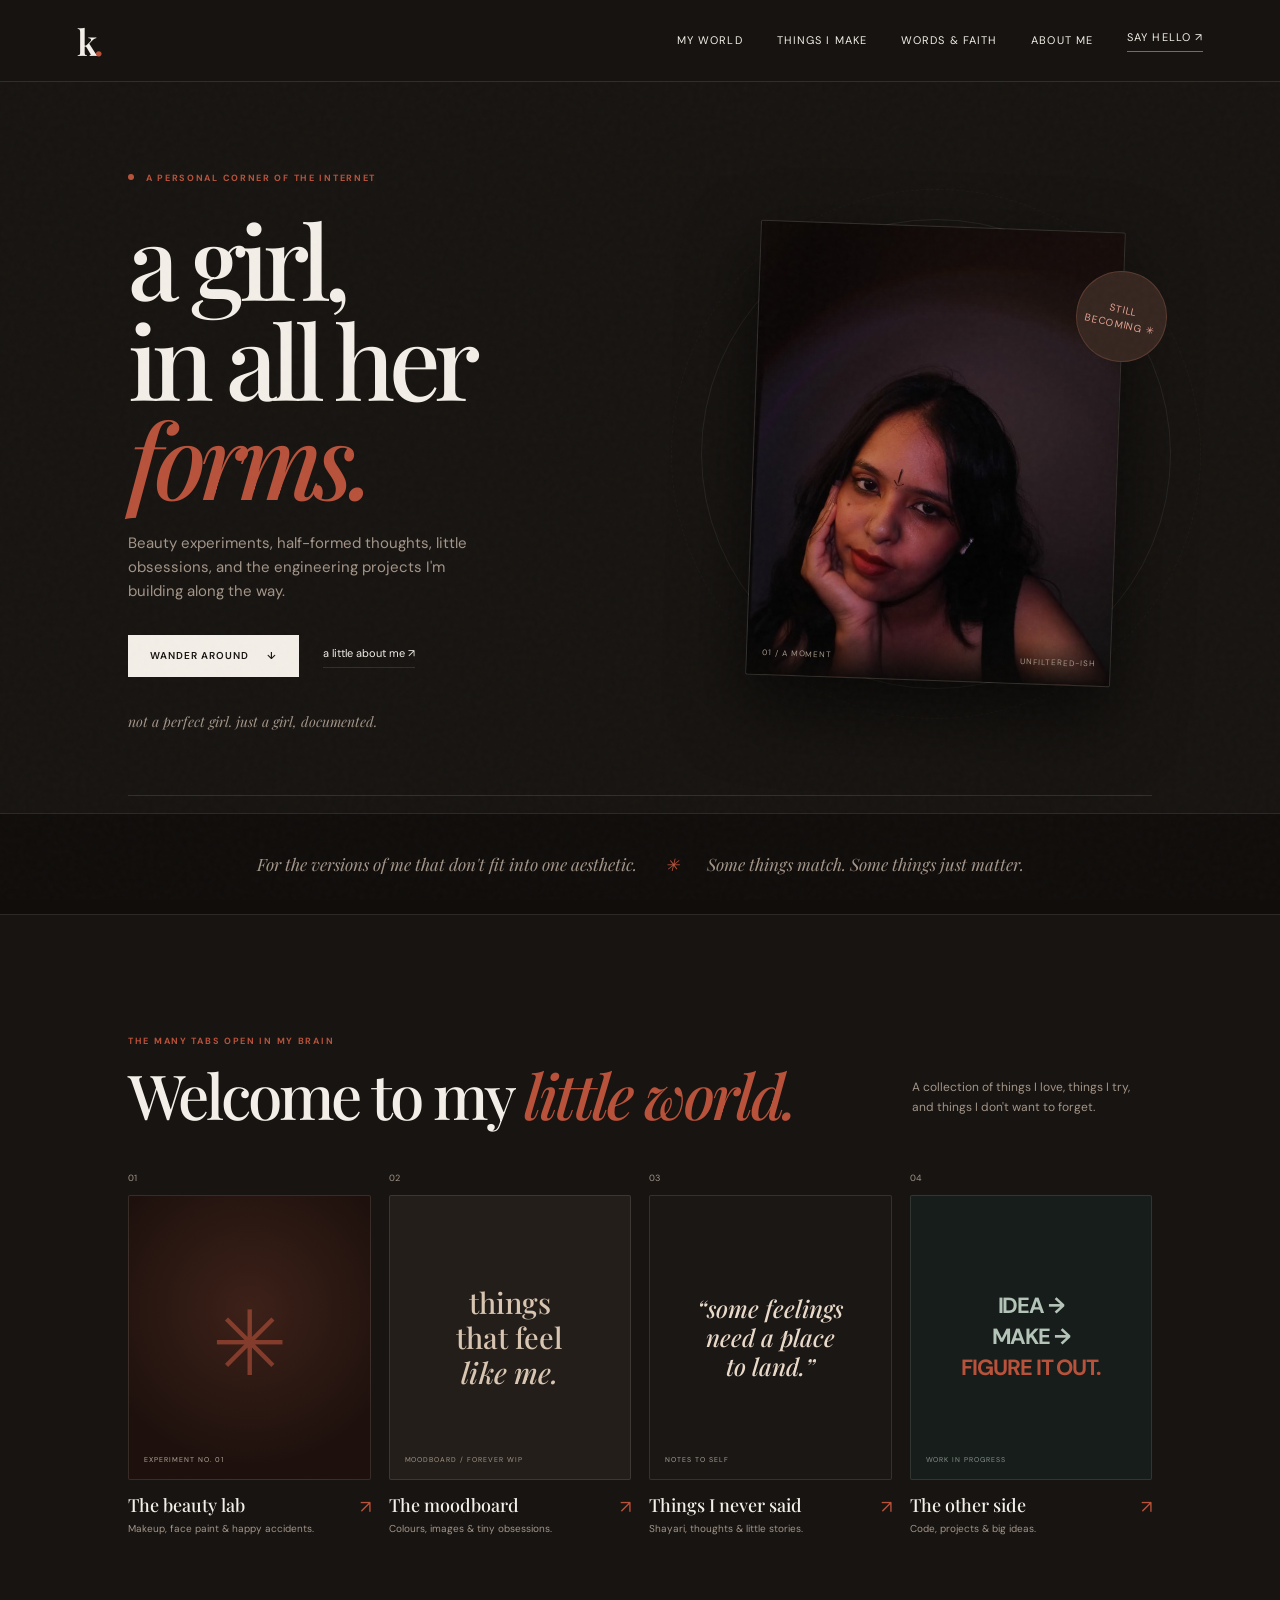
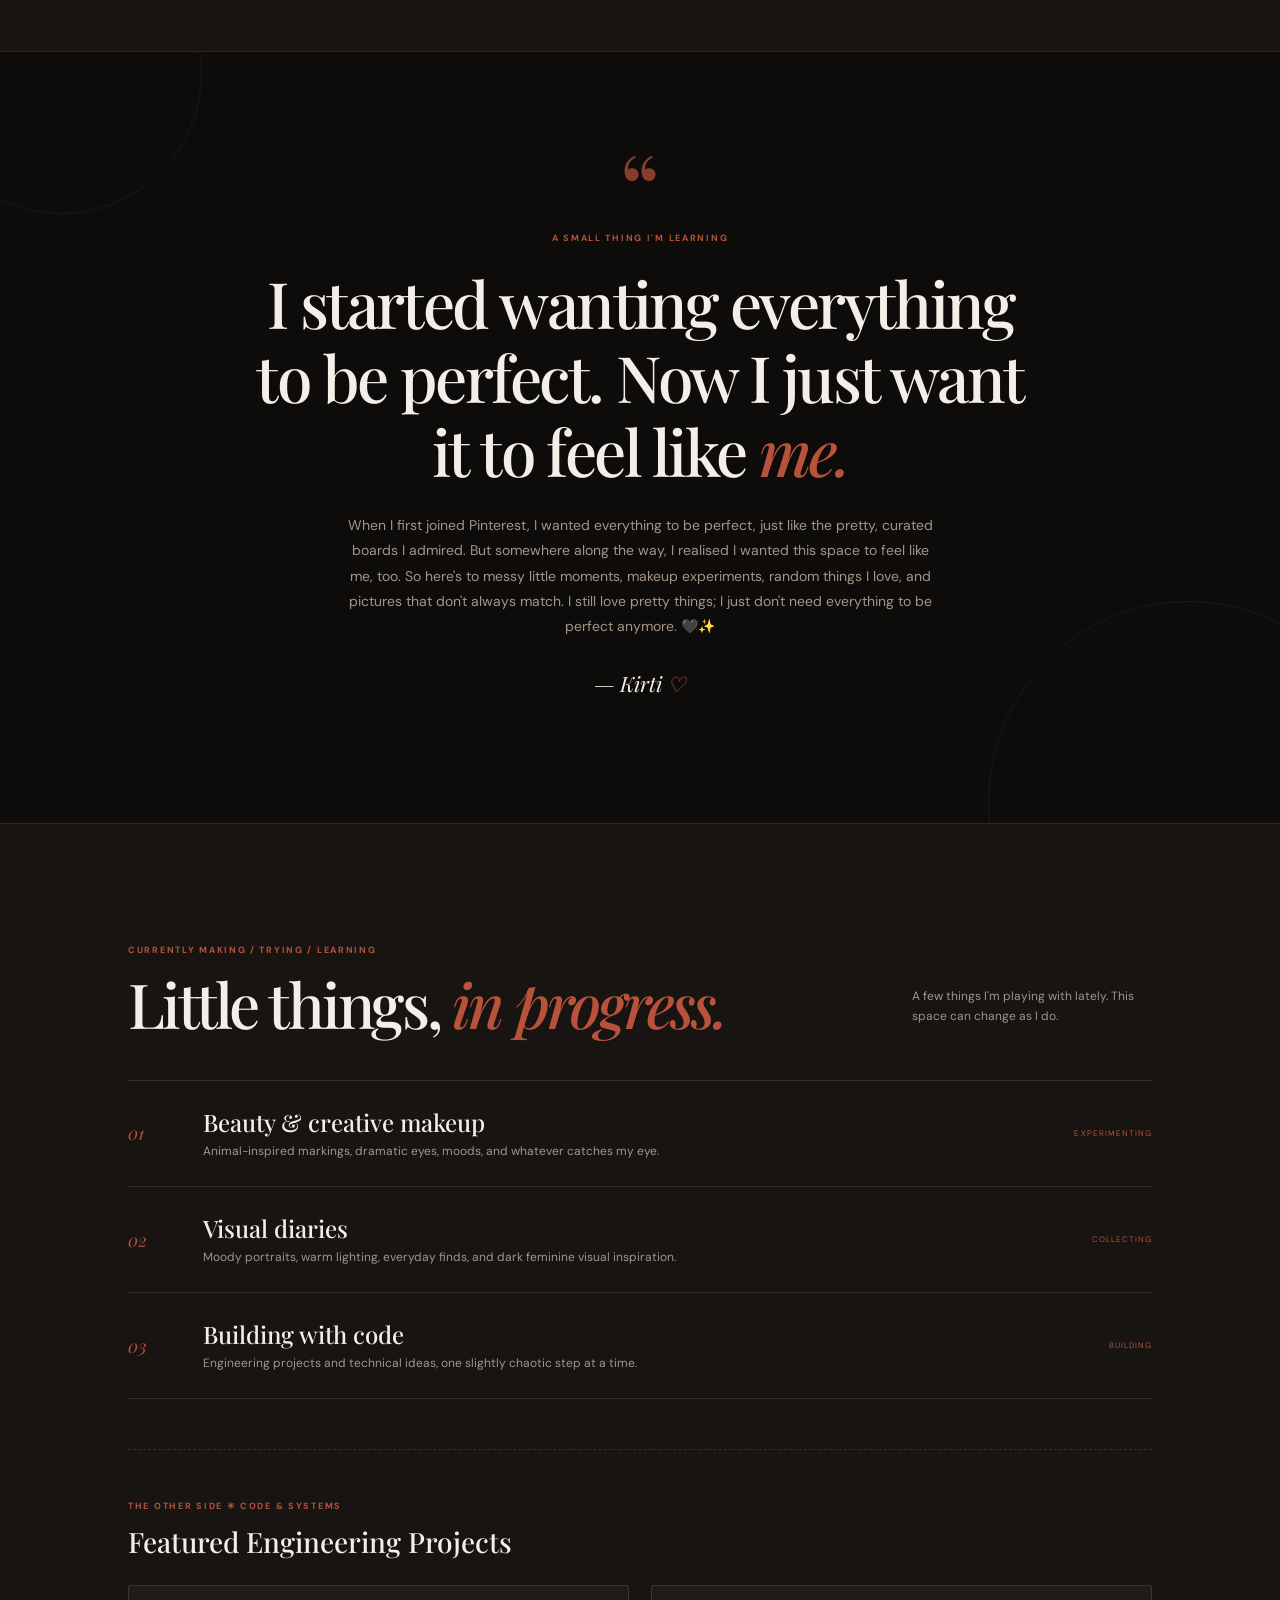
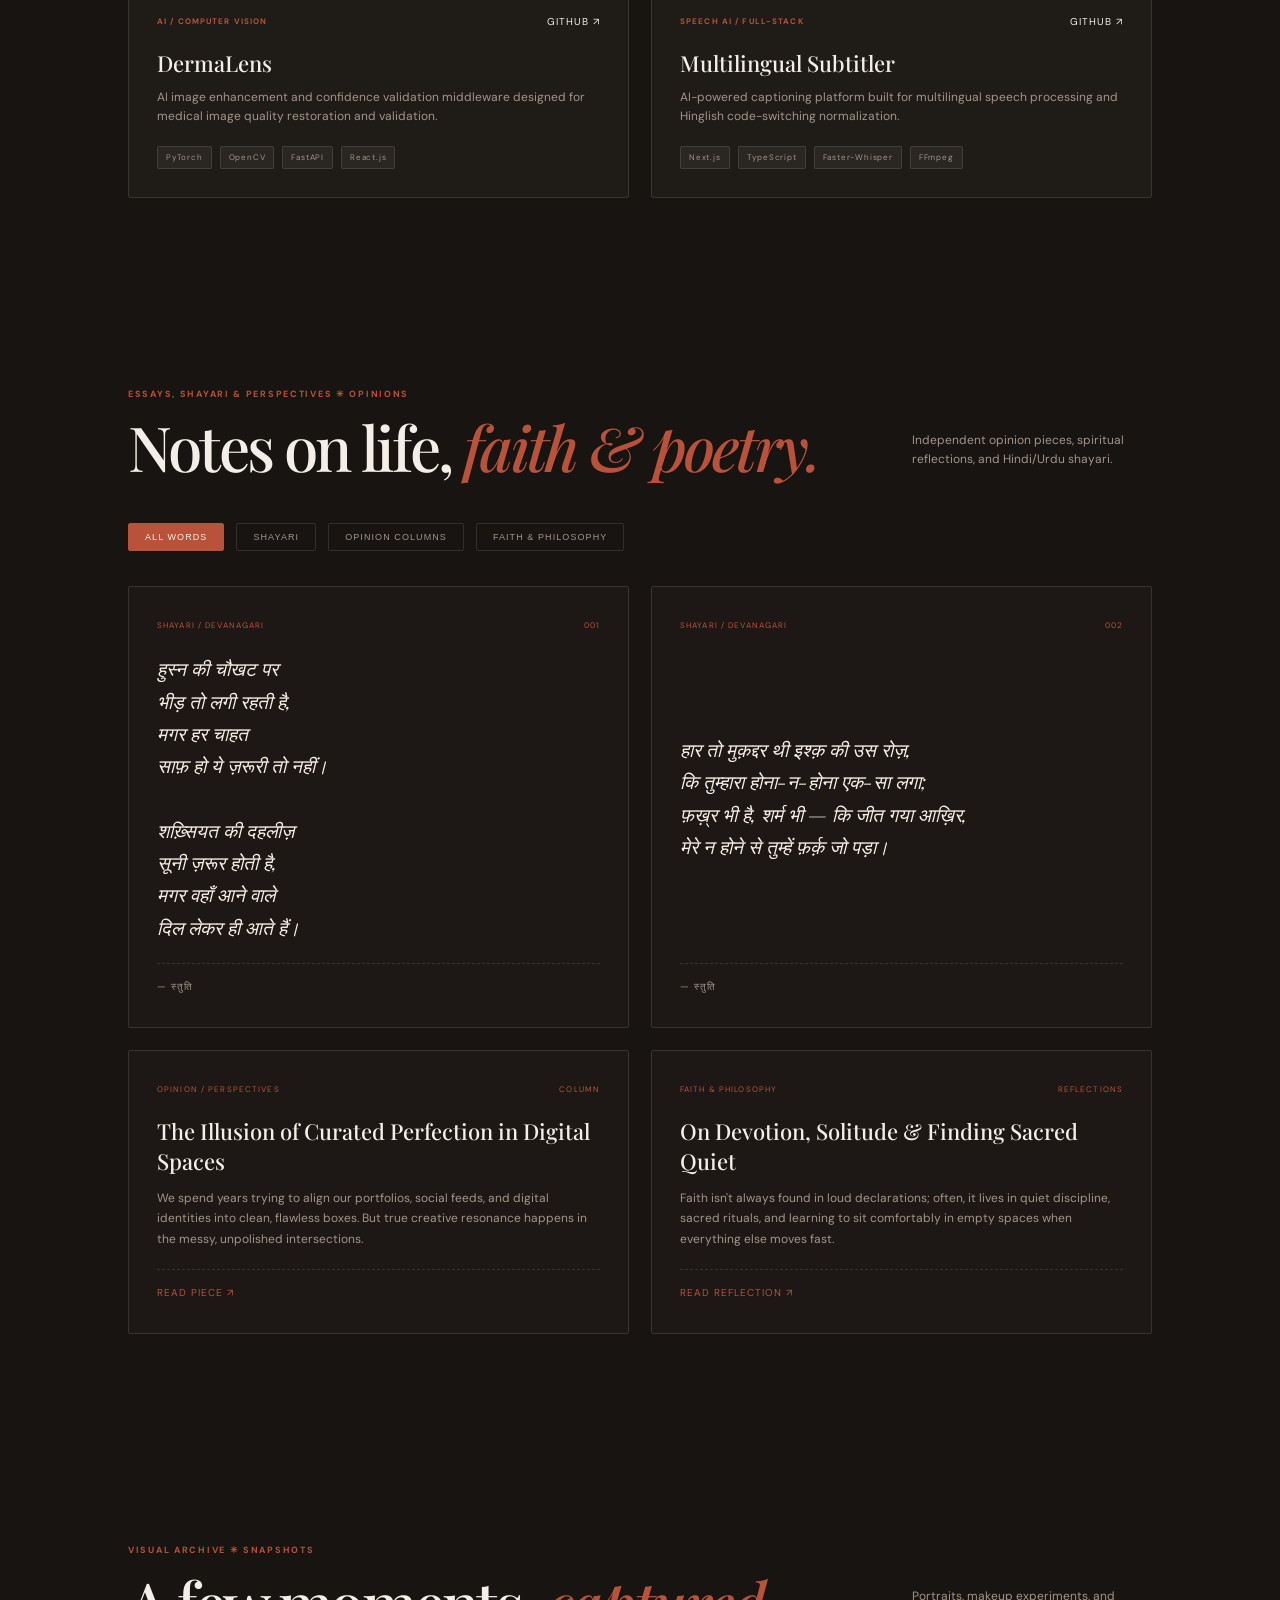
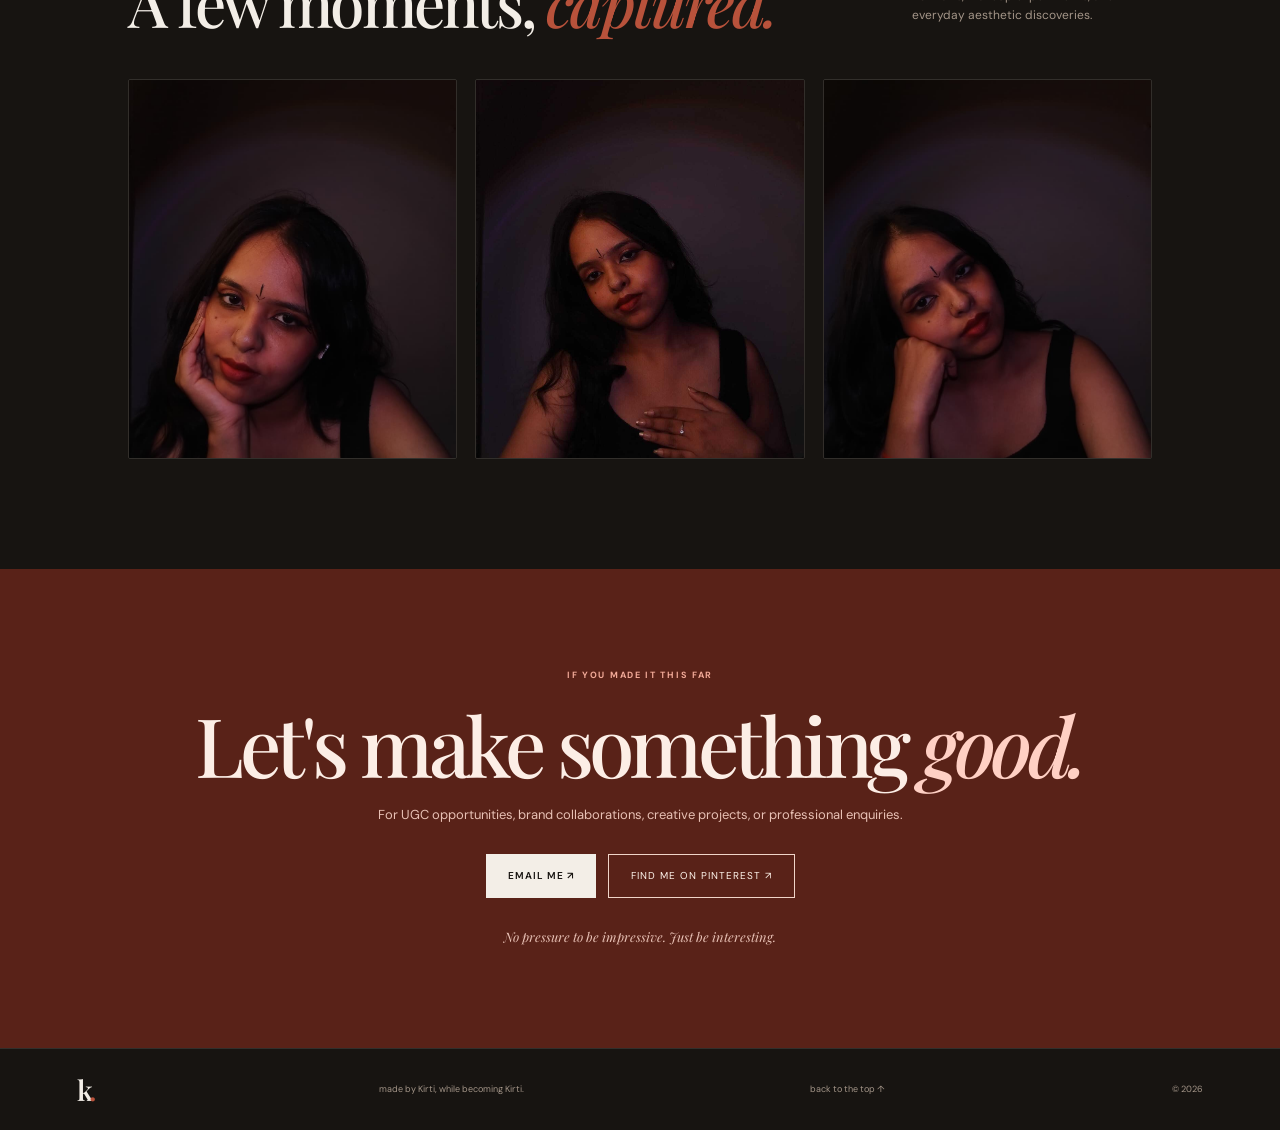
==== index.html @ 9967290a "feat: add essays, opinion columns, and faith section with filter tabs" ====
<!doctype html>
<html lang="en">
<head>
  <meta charset="utf-8">
  <meta name="viewport" content="width=device-width, initial-scale=1">
  <meta name="theme-color" content="#171411">
  <meta name="description" content="Kirti's personal corner of the internet — beauty, creative experiments, words, and things in progress.">
  <title>Kirti — a girl, in all her forms</title>
  <link rel="preconnect" href="https://fonts.googleapis.com">
  <link rel="preconnect" href="https://fonts.gstatic.com" crossorigin>
  <link href="https://fonts.googleapis.com/css2?family=DM+Sans:wght@400;500;600;700&family=Playfair+Display:ital,wght@0,500;0,600;0,700;1,500;1,600&display=swap" rel="stylesheet">
  <link rel="stylesheet" href="styles.css">
</head>
<body>
  <div class="grain" aria-hidden="true"></div>
  <header class="site-header">
    <a class="wordmark" href="#home" aria-label="Kirti home">k<span>.</span></a>
    <nav aria-label="Main navigation">
      <a href="#world">my world</a>
      <a href="#creates">things I make</a>
      <a href="#reflections">words & faith</a>
      <a href="#about">about me</a>
      <a class="nav-contact" href="#contact">say hello ↗</a>
    </nav>
    <button class="menu-toggle" aria-label="Toggle menu" aria-expanded="false">☰</button>
  </header>

  <main>
    <section class="hero" id="home">
      <div class="hero-copy">
        <p class="eyebrow"><span class="dot"></span> a personal corner of the internet</p>
        <h1>a girl,<br>in all her <em>forms.</em></h1>
        <p class="hero-intro">Beauty experiments, half-formed thoughts, little obsessions, and the engineering projects I'm building along the way.</p>
        <div class="hero-actions">
          <a class="button button-light" href="#world">wander around <span>↓</span></a>
          <a class="text-link" href="#about">a little about me ↗</a>
        </div>
        <p class="hand-note">not a perfect girl. just a girl, documented.</p>
      </div>
      <div class="hero-art">
        <div class="hero-image hero-slideshow">
          <img class="slide active" src="assets/portrait-1.jpg" alt="Kirti portrait 1">
          <img class="slide" src="assets/portrait-2.jpg" alt="Kirti portrait 2">
          <img class="slide" src="assets/portrait-3.jpg" alt="Kirti portrait 3">
          
          <div class="image-caption">
            <span>01 / A MOMENT</span>
            <span>UNFILTERED-ISH</span>
          </div>
        </div>
        <div class="orbit orbit-one"></div>
        <div class="orbit orbit-two"></div>
        <div class="stamp">STILL<br>BECOMING ✳</div>
      </div>
      <div class="hero-bottom"><span>SCROLL A LITTLE</span><span>✳</span><span>BUILT WITH FEELING IN BENGALURU</span></div>
    </section>

    <section class="intro-strip">
      <p>For the versions of me that don't fit into one aesthetic.</p>
      <span>✳</span>
      <p>Some things match. Some things just matter.</p>
    </section>

    <section class="section world-section" id="world">
      <div class="section-heading">
        <div><p class="eyebrow">THE MANY TABS OPEN IN MY BRAIN</p><h2>Welcome to my <em>little world.</em></h2></div>
        <p class="section-aside">A collection of things I love, things I try, and things I don't want to forget.</p>
      </div>
      <div class="world-grid">
        <a class="world-card card-beauty" href="#creates">
          <div class="card-number">01</div><div class="card-art art-beauty"><span>✳</span><small>EXPERIMENT NO. 01</small></div>
          <div class="card-meta"><div><h3>The beauty lab</h3><p>Makeup, face paint & happy accidents.</p></div><span class="arrow">↗</span></div>
        </a>
        <a class="world-card card-mood" href="#creates">
          <div class="card-number">02</div><div class="card-art art-mood"><span>things<br>that feel<br><em>like me.</em></span><small>MOODBOARD / FOREVER WIP</small></div>
          <div class="card-meta"><div><h3>The moodboard</h3><p>Colours, images & tiny obsessions.</p></div><span class="arrow">↗</span></div>
        </a>
        <a class="world-card card-words" href="#reflections">
          <div class="card-number">03</div><div class="card-art art-words"><span>“some feelings<br>need a place<br>to land.”</span><small>NOTES TO SELF</small></div>
          <div class="card-meta"><div><h3>Things I never said</h3><p>Shayari, thoughts & little stories.</p></div><span class="arrow">↗</span></div>
        </a>
        <a class="world-card card-build" href="#creates">
          <div class="card-number">04</div><div class="card-art art-build"><span>IDEA →<br>MAKE →<br><em>FIGURE IT OUT.</em></span><small>WORK IN PROGRESS</small></div>
          <div class="card-meta"><div><h3>The other side</h3><p>Code, projects & big ideas.</p></div><span class="arrow">↗</span></div>
        </a>
      </div>
    </section>

    <section class="manifesto" id="about">
      <div class="manifesto-mark">“</div>
      <p class="eyebrow">A SMALL THING I'M LEARNING</p>
      <h2>I started wanting everything to be perfect. Now I just want it to feel like <em>me.</em></h2>
      <p class="manifesto-body">When I first joined Pinterest, I wanted everything to be perfect, just like the pretty, curated boards I admired. But somewhere along the way, I realised I wanted this space to feel like me, too. So here's to messy little moments, makeup experiments, random things I love, and pictures that don't always match. I still love pretty things; I just don't need everything to be perfect anymore. 🖤✨</p>
      <p class="signature">— Kirti <span>♡</span></p>
    </section>

    <!-- SECTION: Things I Make & Engineering Builds -->
    <section class="section creates-section" id="creates">
      <div class="section-heading">
        <div><p class="eyebrow">CURRENTLY MAKING / TRYING / LEARNING</p><h2>Little things, <em>in progress.</em></h2></div>
        <p class="section-aside">A few things I'm playing with lately. This space can change as I do.</p>
      </div>
      <div class="create-list">
        <article class="create-item"><span class="create-index">01</span><div><h3>Beauty & creative makeup</h3><p>Animal-inspired markings, dramatic eyes, moods, and whatever catches my eye.</p></div><span class="status">EXPERIMENTING</span></article>
        <article class="create-item"><span class="create-index">02</span><div><h3>Visual diaries</h3><p>Moody portraits, warm lighting, everyday finds, and dark feminine visual inspiration.</p></div><span class="status">COLLECTING</span></article>
        <article class="create-item"><span class="create-index">03</span><div><h3>Building with code</h3><p>Engineering projects and technical ideas, one slightly chaotic step at a time.</p></div><span class="status">BUILDING</span></article>
      </div>

      <!-- Tech Projects Feature Grid -->
      <div class="tech-grid-heading">
        <p class="eyebrow">THE OTHER SIDE ✳ CODE & SYSTEMS</p>
        <h3>Featured Engineering Projects</h3>
      </div>

      <div class="projects-grid">
        <div class="project-card">
          <div class="project-header">
            <span class="project-tag">AI / COMPUTER VISION</span>
            <div class="project-links">
              <a href="https://github.com/stutikatiyar" target="_blank" rel="noreferrer">github ↗</a>
            </div>
          </div>
          <h4>DermaLens</h4>
          <p>AI image enhancement and confidence validation middleware designed for medical image quality restoration and validation.</p>
          <div class="tech-stack">
            <span>PyTorch</span>
            <span>OpenCV</span>
            <span>FastAPI</span>
            <span>React.js</span>
          </div>
        </div>

        <div class="project-card">
          <div class="project-header">
            <span class="project-tag">SPEECH AI / FULL-STACK</span>
            <div class="project-links">
              <a href="https://github.com/stutikatiyar" target="_blank" rel="noreferrer">github ↗</a>
            </div>
          </div>
          <h4>Multilingual Subtitler</h4>
          <p>AI-powered captioning platform built for multilingual speech processing and Hinglish code-switching normalization.</p>
          <div class="tech-stack">
            <span>Next.js</span>
            <span>TypeScript</span>
            <span>Faster-Whisper</span>
            <span>FFmpeg</span>
          </div>
        </div>
      </div>
    </section>

    <!-- SECTION: Words, Opinions & Reflections -->
    <section class="section essays-section" id="reflections">
      <div class="section-heading">
        <div>
          <p class="eyebrow">ESSAYS, SHAYARI & PERSPECTIVES ✳ OPINIONS</p>
          <h2>Notes on life, <em>faith & poetry.</em></h2>
        </div>
        <p class="section-aside">Independent opinion pieces, spiritual reflections, and Hindi/Urdu shayari.</p>
      </div>

      <!-- Category Filter Tabs -->
      <div class="essay-tabs">
        <button class="essay-tab active" data-category="all">All Words</button>
        <button class="essay-tab" data-category="shayari">Shayari</button>
        <button class="essay-tab" data-category="opinions">Opinion Columns</button>
        <button class="essay-tab" data-category="faith">Faith & Philosophy</button>
      </div>

      <div class="essays-grid">
        <!-- Shayari Card 1 -->
        <article class="essay-card" data-category="shayari">
          <div class="essay-meta">
            <span class="essay-tag">SHAYARI / DEVANAGARI</span>
            <span class="essay-date">001</span>
          </div>
          <p class="essay-poetry">
            हुस्न की चौखट पर<br>
            भीड़ तो लगी रहती है,<br>
            मगर हर चाहत<br>
            साफ़ हो ये ज़रूरी तो नहीं।<br><br>
            शख़्सियत की दहलीज़<br>
            सूनी ज़रूर होती है,<br>
            मगर वहाँ आने वाले<br>
            दिल लेकर ही आते हैं।
          </p>
          <div class="essay-footer">
            <span>— स्तुति</span>
          </div>
        </article>

        <!-- Shayari Card 2 -->
        <article class="essay-card" data-category="shayari">
          <div class="essay-meta">
            <span class="essay-tag">SHAYARI / DEVANAGARI</span>
            <span class="essay-date">002</span>
          </div>
          <p class="essay-poetry">
            हार तो मुक़द्दर थी इश्क़ की उस रोज़,<br>
            कि तुम्हारा होना-न-होना एक-सा लगा;<br>
            फ़ख़्र भी है, शर्म भी — कि जीत गया आख़िर,<br>
            मेरे न होने से तुम्हें फ़र्क़ जो पड़ा।
          </p>
          <div class="essay-footer">
            <span>— स्तुति</span>
          </div>
        </article>

        <!-- Opinion Column Card -->
        <article class="essay-card" data-category="opinions">
          <div class="essay-meta">
            <span class="essay-tag">OPINION / PERSPECTIVES</span>
            <span class="essay-date">COLUMN</span>
          </div>
          <h4>The Illusion of Curated Perfection in Digital Spaces</h4>
          <p class="essay-excerpt">
            We spend years trying to align our portfolios, social feeds, and digital identities into clean, flawless boxes. But true creative resonance happens in the messy, unpolished intersections.
          </p>
          <div class="essay-footer">
            <a href="#" class="essay-link">read piece ↗</a>
          </div>
        </article>

        <!-- Faith & Philosophy Card -->
        <article class="essay-card" data-category="faith">
          <div class="essay-meta">
            <span class="essay-tag">FAITH & PHILOSOPHY</span>
            <span class="essay-date">REFLECTIONS</span>
          </div>
          <h4>On Devotion, Solitude & Finding Sacred Quiet</h4>
          <p class="essay-excerpt">
            Faith isn't always found in loud declarations; often, it lives in quiet discipline, sacred rituals, and learning to sit comfortably in empty spaces when everything else moves fast.
          </p>
          <div class="essay-footer">
            <a href="#" class="essay-link">read reflection ↗</a>
          </div>
        </article>
      </div>
    </section>

    <!-- SECTION: Visual Diary Gallery -->
    <section class="section gallery-section" id="gallery">
      <div class="section-heading">
        <div>
          <p class="eyebrow">VISUAL ARCHIVE ✳ SNAPSHOTS</p>
          <h2>A few moments, <em>captured.</em></h2>
        </div>
        <p class="section-aside">Portraits, makeup experiments, and everyday aesthetic discoveries.</p>
      </div>

      <div class="gallery-grid">
        <div class="gallery-item">
          <img src="assets/portrait-1.jpg" alt="Kirti portrait experiment 1">
          <div class="gallery-overlay"><span>EXPERIMENT / RED LIGHT</span></div>
        </div>
        <div class="gallery-item">
          <img src="assets/portrait-2.jpg" alt="Kirti portrait experiment 2">
          <div class="gallery-overlay"><span>PORTRAIT / DARK FEMININE</span></div>
        </div>
        <div class="gallery-item">
          <img src="assets/portrait-3.jpg" alt="Kirti portrait experiment 3">
          <div class="gallery-overlay"><span>MOOD / CANDID</span></div>
        </div>
      </div>
    </section>

    <section class="contact-section" id="contact">
      <p class="eyebrow">IF YOU MADE IT THIS FAR</p>
      <h2>Let's make something <em>good.</em></h2>
      <p>For UGC opportunities, brand collaborations, creative projects, or professional enquiries.</p>
      <div class="contact-actions">
        <a class="button button-light" href="mailto:hello@example.com">email me ↗</a>
        <a class="button button-outline" href="https://www.pinterest.com/" target="_blank" rel="noreferrer">find me on Pinterest ↗</a>
      </div>
      <p class="contact-note">No pressure to be impressive. Just be interesting.</p>
    </section>
  </main>

  <footer class="site-footer"><a class="wordmark" href="#home">k<span>.</span></a><p>made by Kirti, while becoming Kirti.</p><a href="#home">back to the top ↑</a><span>© <span id="year"></span></span></footer>
  <script src="script.js"></script>
</body>
</html>
---- styles.css ----
*{box-sizing:border-box}
:root{
  --ink:#f3eee7;
  --paper:#171411;
  --muted:#a39588;
  --rust:#b8523b;
  --rust-glow:rgba(184,82,59,0.25);
  --line:rgba(243,238,231,0.12);
  --card-bg:#231f1b;
  --serif:"Playfair Display",Georgia,serif;
  --sans:"DM Sans",Arial,sans-serif
}
html{scroll-behavior:smooth;scroll-padding-top:90px}
body{margin:0;background:var(--paper);color:var(--ink);font-family:var(--sans);font-size:14px;line-height:1.6}
a{color:inherit;text-decoration:none}
.grain{
  pointer-events:none;
  position:fixed;
  inset:0;
  z-index:10;
  opacity:.06;
  background-image:url("data:image/svg+xml,%3Csvg viewBox='0 0 180 180' xmlns='http://www.w3.org/2000/svg'%3E%3Cfilter id='n'%3E%3CfeTurbulence type='fractalNoise' baseFrequency='.9' numOctaves='3' stitchTiles='stitch'/%3E%3C/filter%3E%3Crect width='100%25' height='100%25' filter='url(%23n)' opacity='.4'/%3E%3C/svg%3E")
}

.site-header{
  height:82px;
  padding:0 6vw;
  display:flex;
  align-items:center;
  justify-content:space-between;
  border-bottom:1px solid var(--line);
  position:sticky;
  top:0;
  background:rgba(23,20,17,0.88);
  backdrop-filter:blur(16px);
  z-index:20
}
.wordmark{font:600 36px var(--serif);letter-spacing:-4px}
.wordmark span{color:var(--rust)}
nav{display:flex;align-items:center;gap:34px;font-size:11px;text-transform:uppercase;letter-spacing:.1em}
nav a{transition:color .2s}
nav a:hover,.text-link:hover{color:var(--rust)}
.nav-contact{border-bottom:1px solid var(--rust);padding-bottom:5px}
.menu-toggle{display:none;border:0;background:none;color:var(--ink);font-size:22px;cursor:pointer}

.hero{
  min-height:670px;
  padding:80px 10vw 36px;
  display:grid;
  grid-template-columns:1fr .85fr;
  gap:8%;
  align-items:center;
  position:relative;
  overflow:hidden
}
.hero-copy{max-width:560px;z-index:2}
.eyebrow{font-size:9px;letter-spacing:.19em;font-weight:700;color:var(--rust);text-transform:uppercase}
.dot{display:inline-block;width:6px;height:6px;border-radius:50%;background:var(--rust);margin:0 8px 1px 0}
.hero h1{font:500 clamp(62px,8vw,112px)/.97 var(--serif);letter-spacing:-.065em;margin:24px 0}
.hero h1 em,h2 em{font-weight:500;color:var(--rust);font-style:italic}
.hero-intro{max-width:360px;color:var(--muted);font-size:15px}
.hero-actions{display:flex;align-items:center;gap:24px;margin-top:32px}
.button{display:inline-flex;align-items:center;gap:18px;padding:13px 22px;font-size:10px;text-transform:uppercase;letter-spacing:.1em;transition:transform .2s,background .2s,box-shadow .2s}
.button:hover{transform:translateY(-3px)}
.button-light{background:var(--ink);color:var(--paper);font-weight:600}
.button-light:hover{background:var(--rust);color:var(--ink);box-shadow:0 10px 25px var(--rust-glow)}
.text-link{font-size:11px;border-bottom:1px solid var(--line);padding-bottom:4px}
.hand-note{font:italic 14px var(--serif);color:var(--muted);margin-top:35px}

.hero-art{position:relative;min-height:450px;display:flex;align-items:center;justify-content:center}
.hero-image{
  width:min(100%,365px);
  height:455px;
  position:relative;
  z-index:2;
  transform:rotate(2deg);
  box-shadow:0 30px 70px rgba(0,0,0,0.6)
}

/* Hero Running Slideshow */
.hero-slideshow {
  position: relative;
  overflow: hidden;
  border-radius: 2px;
  border: 1px solid var(--line);
}
.hero-slideshow .slide {
  position: absolute;
  inset: 0;
  width: 100%;
  height: 100%;
  object-fit: cover;
  opacity: 0;
  transition: opacity 1.2s ease-in-out;
  z-index: 1;
}
.hero-slideshow .slide.active {
  opacity: 1;
  z-index: 2;
}
.hero-slideshow .image-caption {
  position: absolute;
  bottom: 0;
  left: 0;
  right: 0;
  padding: 15px;
  display: flex;
  justify-content: space-between;
  background: linear-gradient(transparent, rgba(10,8,7,0.92));
  font-size: 8px;
  text-transform: uppercase;
  letter-spacing: .12em;
  color: var(--muted);
  z-index: 3;
}

.orbit{position:absolute;border:1px solid rgba(243,238,231,0.08);border-radius:50%;width:470px;height:470px}
.orbit-two{width:530px;height:530px;border-style:dashed;opacity:.4}
.stamp{
  position:absolute;
  right:-15px;
  top:45px;
  background:#362620;
  color:#e8a593;
  border:1px solid #59392e;
  border-radius:50%;
  width:91px;
  height:91px;
  display:grid;
  place-content:center;
  text-align:center;
  font-size:10px;
  line-height:1.5;
  letter-spacing:.08em;
  transform:rotate(12deg);
  z-index:3
}
.hero-bottom{grid-column:1/-1;display:flex;justify-content:space-between;border-top:1px solid var(--line);padding-top:18px;font-size:8px;letter-spacing:.16em;color:var(--muted)}

.intro-strip{display:flex;justify-content:center;align-items:center;gap:28px;padding:22px 5vw;background:#100d0b;color:var(--muted);font:italic 17px var(--serif);text-align:center;border-top:1px solid var(--line);border-bottom:1px solid var(--line)}
.intro-strip span{color:var(--rust)}

.section{padding:110px 10vw}
.section-heading{display:flex;justify-content:space-between;align-items:end;gap:35px;margin-bottom:42px}
.section-heading h2{font:500 clamp(38px,5vw,62px)/1.1 var(--serif);letter-spacing:-.045em;margin:12px 0 0}
.section-aside{max-width:240px;color:var(--muted);font-size:12px}

.world-grid{display:grid;grid-template-columns:repeat(4,1fr);gap:18px}
.world-card{position:relative;min-width:0}
.card-number{font-size:9px;color:var(--muted);margin-bottom:10px}
.card-art{height:285px;position:relative;display:flex;align-items:center;justify-content:center;overflow:hidden;padding:18px;border-radius:2px;border:1px solid var(--line);transition:transform .3s,border-color .3s}
.card-art>span{font:500 28px/1.2 var(--serif);text-align:center}
.card-art small{position:absolute;bottom:14px;left:15px;font-size:7px;letter-spacing:.14em;opacity:.7}
.art-beauty{background:radial-gradient(circle at 50% 40%,#3d2119,#1e110d 75%);color:#f5e5d7}
.art-beauty>span{font-size:90px;color:var(--rust);opacity:.6}
.art-mood{background:#231e1a;color:#d8c5b1}
.art-mood>span{font-size:29px}
.art-words{background:#1a1715;color:#e9d9c9}
.art-words>span{font-style:italic;font-size:24px}
.art-build{background:#171d1a;color:#b4c4b9}
.art-build>span{font:700 22px/1.4 var(--sans);letter-spacing:-.05em}
.art-build em{font-style:normal;color:var(--rust)}
.card-meta{display:flex;justify-content:space-between;gap:8px;align-items:start;padding-top:13px}
.card-meta h3{font:500 18px var(--serif);margin:0}
.card-meta p{font-size:10px;color:var(--muted);margin:4px 0}
.arrow{font-size:18px;color:var(--rust)}
.world-card:hover .card-art{transform:translateY(-4px);border-color:var(--rust)}

.manifesto{background:#0e0c0a;color:var(--ink);text-align:center;padding:100px 20px 105px;position:relative;overflow:hidden;border-top:1px solid var(--line);border-bottom:1px solid var(--line)}
.manifesto:before,.manifesto:after{content:"";position:absolute;width:280px;height:280px;border:1px solid rgba(243,238,231,0.05);border-radius:50%;top:-120px;left:-80px}
.manifesto:after{left:auto;right:-110px;top:auto;bottom:-180px;width:400px;height:400px}
.manifesto-mark{font:100px/.7 var(--serif);color:var(--rust);opacity:.7}
.manifesto .eyebrow{color:var(--rust)}
.manifesto h2{font:500 clamp(36px,5vw,64px)/1.16 var(--serif);max-width:800px;margin:20px auto;letter-spacing:-.04em}
.manifesto-body{max-width:590px;margin:25px auto;color:var(--muted);font-size:14px;line-height:1.8}
.signature{font:italic 21px var(--serif);margin-top:30px}
.signature span{color:var(--rust)}

.creates-section{padding-bottom:90px}
.create-list{border-top:1px solid var(--line)}
.create-item{display:grid;grid-template-columns:55px 1fr 130px;align-items:center;gap:20px;padding:25px 0;border-bottom:1px solid var(--line)}
.create-index{font:italic 18px var(--serif);color:var(--rust)}
.create-item h3{font:500 24px var(--serif);margin:0}
.create-item p{margin:4px 0 0;color:var(--muted);font-size:12px}
.status{font-size:8px;letter-spacing:.13em;color:var(--rust);text-align:right}

/* Engineering Project Grid */
.tech-grid-heading {
  margin-top: 50px;
  margin-bottom: 25px;
  border-top: 1px dashed var(--line);
  padding-top: 40px;
}
.tech-grid-heading h3 {
  font: 500 28px var(--serif);
  margin: 8px 0 0;
}
.projects-grid {
  display: grid;
  grid-template-columns: repeat(2, 1fr);
  gap: 22px;
  margin-top: 20px;
}
.project-card {
  background: #1f1b17;
  border: 1px solid var(--line);
  padding: 28px;
  border-radius: 3px;
  display: flex;
  flex-direction: column;
  justify-content: space-between;
  transition: transform 0.3s ease, border-color 0.3s ease;
}
.project-card:hover {
  transform: translateY(-4px);
  border-color: var(--rust);
}
.project-header {
  display: flex;
  justify-content: space-between;
  align-items: center;
  margin-bottom: 18px;
}
.project-tag {
  font-size: 8px;
  letter-spacing: 0.14em;
  color: var(--rust);
  font-weight: 700;
}
.project-links {
  display: flex;
  gap: 14px;
  font-size: 10px;
  text-transform: uppercase;
  letter-spacing: 0.1em;
}
.project-links a:hover {
  color: var(--rust);
}
.project-card h4 {
  font: 500 22px var(--serif);
  margin: 0 0 10px;
}
.project-card p {
  font-size: 12px;
  color: var(--muted);
  line-height: 1.6;
  margin: 0 0 20px;
}
.tech-stack {
  display: flex;
  flex-wrap: wrap;
  gap: 8px;
}
.tech-stack span {
  font-size: 8px;
  letter-spacing: 0.1em;
  padding: 4px 8px;
  background: rgba(243, 238, 231, 0.05);
  border: 1px solid var(--line);
  color: var(--muted);
  border-radius: 2px;
}

/* Essays, Shayari & Opinion Section */
.essays-section {
  padding-top: 90px;
}
.essay-tabs {
  display: flex;
  gap: 12px;
  margin-bottom: 35px;
  flex-wrap: wrap;
}
.essay-tab {
  background: transparent;
  border: 1px solid var(--line);
  color: var(--muted);
  padding: 8px 16px;
  font-size: 9px;
  text-transform: uppercase;
  letter-spacing: 0.12em;
  cursor: pointer;
  transition: all 0.25s ease;
  border-radius: 2px;
}
.essay-tab:hover, .essay-tab.active {
  background: var(--rust);
  color: var(--ink);
  border-color: var(--rust);
}

.essays-grid {
  display: grid;
  grid-template-columns: repeat(2, 1fr);
  gap: 22px;
}
.essay-card {
  background: #1d1815;
  border: 1px solid var(--line);
  padding: 32px 28px;
  border-radius: 2px;
  display: flex;
  flex-direction: column;
  justify-content: space-between;
  transition: transform 0.3s ease, border-color 0.3s ease;
}
.essay-card:hover {
  transform: translateY(-4px);
  border-color: var(--rust);
}
.essay-meta {
  display: flex;
  justify-content: space-between;
  align-items: center;
  font-size: 8px;
  letter-spacing: 0.14em;
  color: var(--rust);
  text-transform: uppercase;
  margin-bottom: 20px;
}
.essay-poetry {
  font: italic 19px/1.7 var(--serif);
  color: #f7ede4;
  margin: 0 0 20px;
}
.essay-card h4 {
  font: 500 22px var(--serif);
  margin: 0 0 12px;
  color: var(--ink);
}
.essay-excerpt {
  font-size: 12px;
  color: var(--muted);
  line-height: 1.7;
  margin: 0 0 20px;
}
.essay-footer {
  display: flex;
  justify-content: space-between;
  align-items: center;
  font-size: 10px;
  text-transform: uppercase;
  letter-spacing: 0.1em;
  color: var(--muted);
  border-top: 1px dashed var(--line);
  padding-top: 15px;
}
.essay-link {
  color: var(--rust);
  transition: color 0.2s;
}
.essay-link:hover {
  color: var(--ink);
}

/* Visual Gallery Grid */
.gallery-section {
  padding-top: 90px;
}
.gallery-grid {
  display: grid;
  grid-template-columns: repeat(3, 1fr);
  gap: 18px;
  margin-top: 20px;
}
.gallery-item {
  position: relative;
  height: 380px;
  overflow: hidden;
  border-radius: 2px;
  border: 1px solid var(--line);
}
.gallery-item img {
  width: 100%;
  height: 100%;
  object-fit: cover;
  transition: transform 0.4s ease;
}
.gallery-overlay {
  position: absolute;
  inset: 0;
  background: rgba(23, 20, 17, 0.6);
  display: flex;
  align-items: flex-end;
  padding: 20px;
  opacity: 0;
  transition: opacity 0.3s ease;
}
.gallery-overlay span {
  font-size: 9px;
  letter-spacing: 0.14em;
  color: var(--ink);
  text-transform: uppercase;
}
.gallery-item:hover img {
  transform: scale(1.04);
}
.gallery-item:hover .gallery-overlay,
.gallery-item.active .gallery-overlay {
  opacity: 1;
}

/* Contact & Footer */
.contact-section{background:#592218;color:#fceee6;padding:90px 20px;text-align:center}
.contact-section .eyebrow{color:#f2aa98}
.contact-section h2{font:500 clamp(45px,7vw,82px)/1 var(--serif);letter-spacing:-.055em;margin:20px 0}
.contact-section h2 em{color:#ffd0c4;font-style:italic}
.contact-section>p:not(.eyebrow){color:#e8c1b5;font-size:13px}
.contact-actions{display:flex;justify-content:center;gap:12px;margin-top:28px}
.button-outline{border:1px solid #f0d5c8;color:#fff4eb}
.button-outline:hover{background:#fff4eb;color:#592218}
.contact-note{font:italic 14px var(--serif);margin-top:30px!important;color:#f2aa98}

.site-footer{padding:22px 6vw;display:flex;align-items:center;justify-content:space-between;gap:15px;border-top:1px solid var(--line)}
.site-footer .wordmark{font-size:28px}
.site-footer p,.site-footer>a:not(.wordmark),.site-footer>span{font-size:9px;color:var(--muted)}

@media(max-width:950px){
  .hero{padding:65px 7vw 30px;gap:4%}
  .world-grid{grid-template-columns:repeat(2,1fr);gap:30px 18px}
  .card-art{height:320px}
  .section{padding:85px 7vw}
  .hero-art{min-height:390px}
  .hero-image{height:390px}
  .orbit{width:390px;height:390px}
  .orbit-two{width:530px;height:530px}
  .projects-grid, .essays-grid, .gallery-grid {
    grid-template-columns: 1fr;
  }
}
@media(max-width:650px){
  .site-header{height:68px;padding:0 6vw}
  .menu-toggle{display:block}
  nav{display:none;position:absolute;top:67px;left:0;right:0;background:var(--paper);padding:22px 6vw 28px;flex-direction:column;align-items:flex-start;gap:20px;border-bottom:1px solid var(--line)}
  nav.open{display:flex}
  .hero{grid-template-columns:1fr;padding:58px 7vw 25px;gap:35px}
  .hero h1{font-size:76px}
  .hero-art{min-height:390px}
  .hero-image{height:390px;width:76%}
  .orbit{width:360px;height:360px}
  .orbit-two{width:410px;height:410px}
  .stamp{right:2%;top:25px;width:76px;height:76px;font-size:8px}
  .hero-bottom{font-size:7px;gap:12px}
  .intro-strip{gap:12px;font-size:13px;padding:18px 6vw}
  .section{padding:70px 7vw}
  .section-heading{display:block}
  .section-aside{margin-top:16px}
  .world-grid{gap:25px 12px}
  .card-art{height:230px;padding:10px}
  .card-art>span{font-size:23px}
  .art-beauty>span{font-size:68px}
  .art-words>span{font-size:19px}
  .art-build>span{font-size:17px}
  .card-meta h3{font-size:16px}
  .card-meta p{font-size:9px}
  .manifesto{padding:80px 8vw}
  .create-item{grid-template-columns:28px 1fr;gap:12px}
  .status{grid-column:2;text-align:left}
  .create-item h3{font-size:21px}
  .contact-actions{flex-direction:column;align-items:center}
  .contact-actions .button{justify-content:center;width:min(100%,280px)}
  .site-footer{flex-wrap:wrap}
  .site-footer p{order:3;width:100%;text-align:center;margin:0}
  .site-footer>span{margin-left:auto}
}
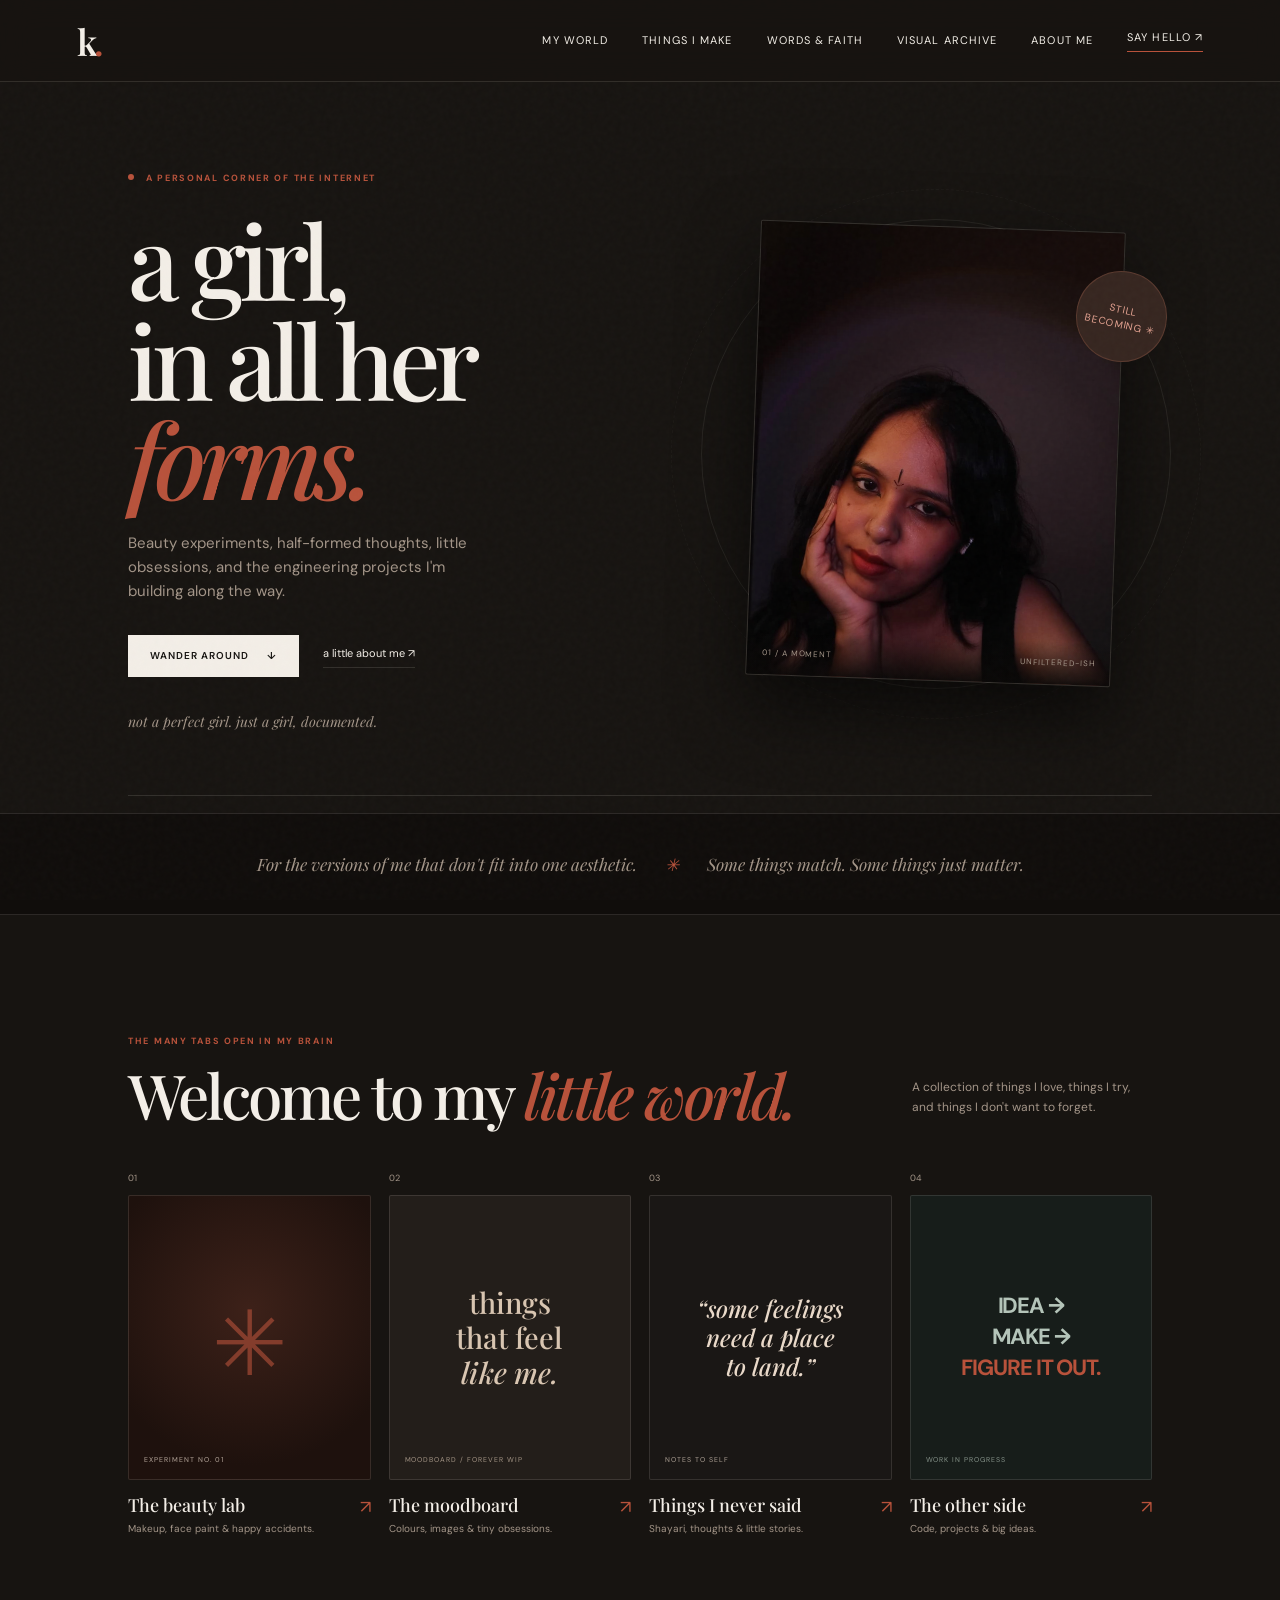
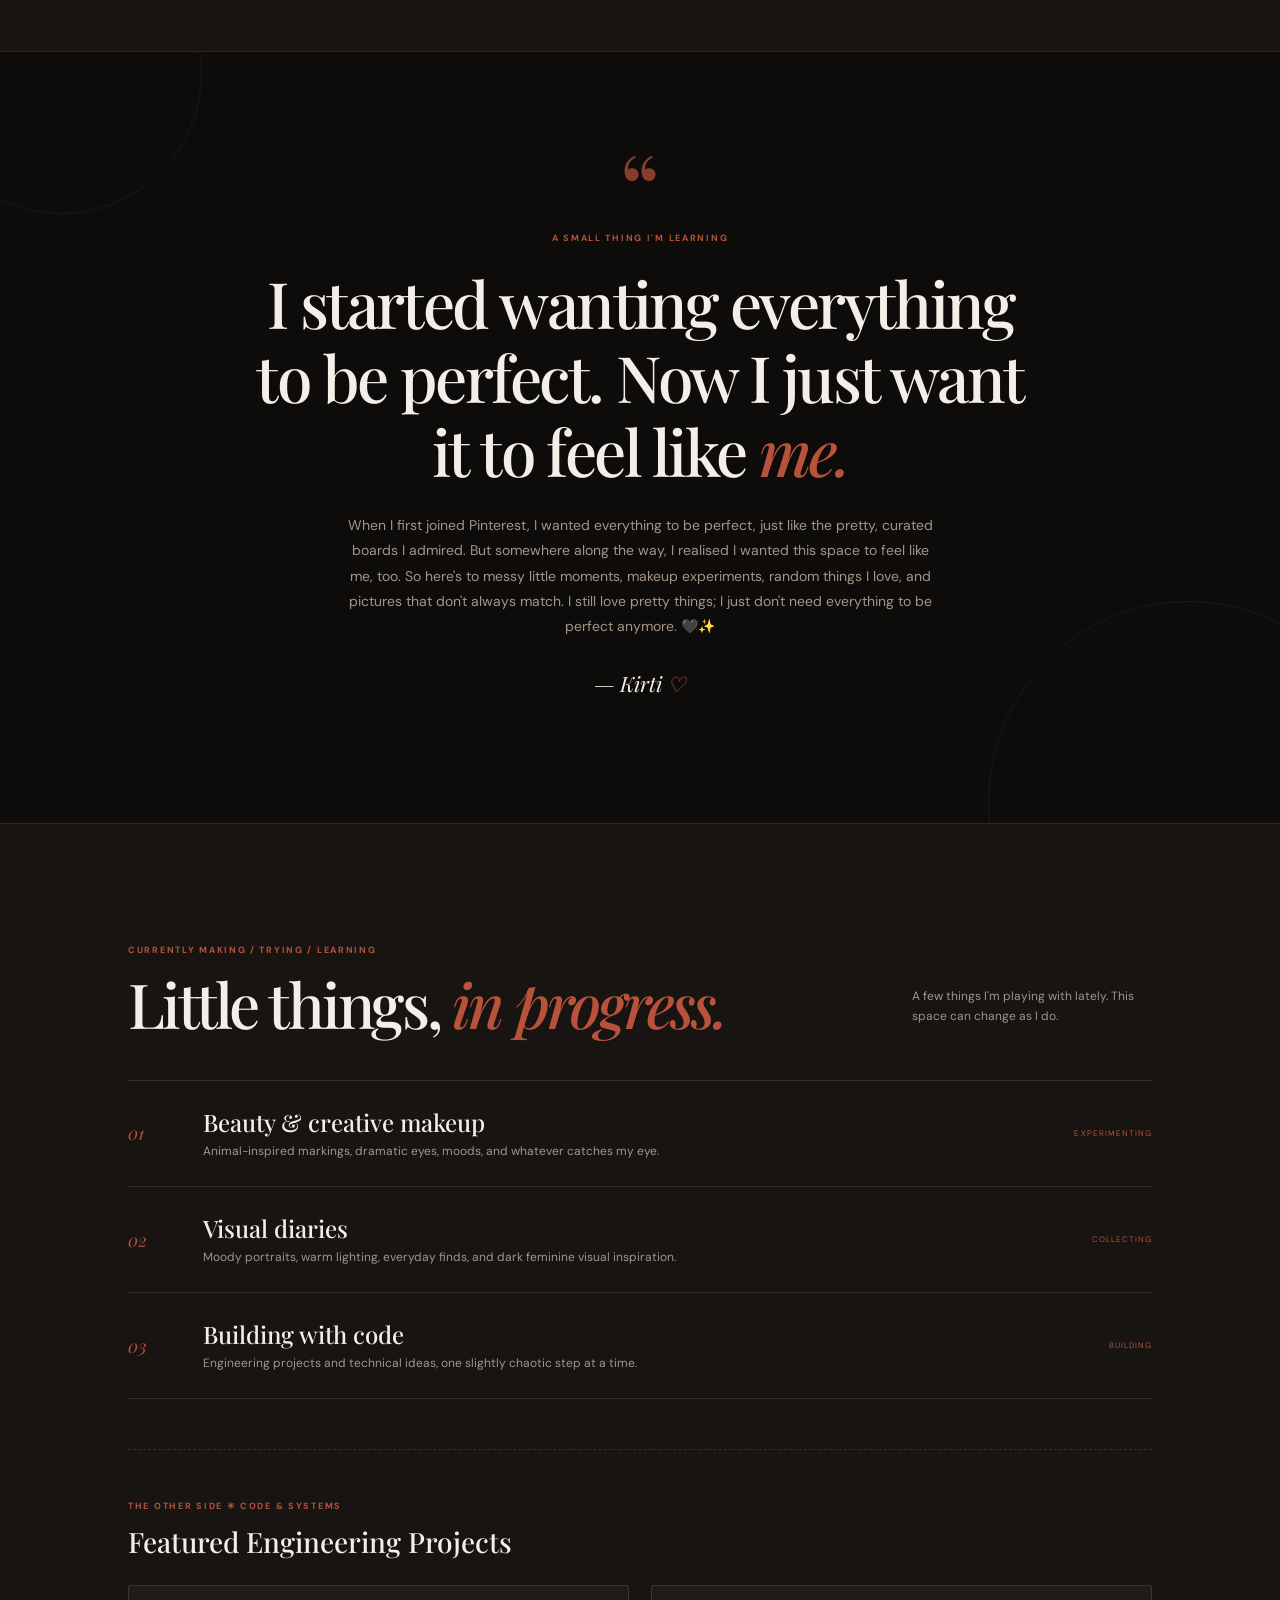
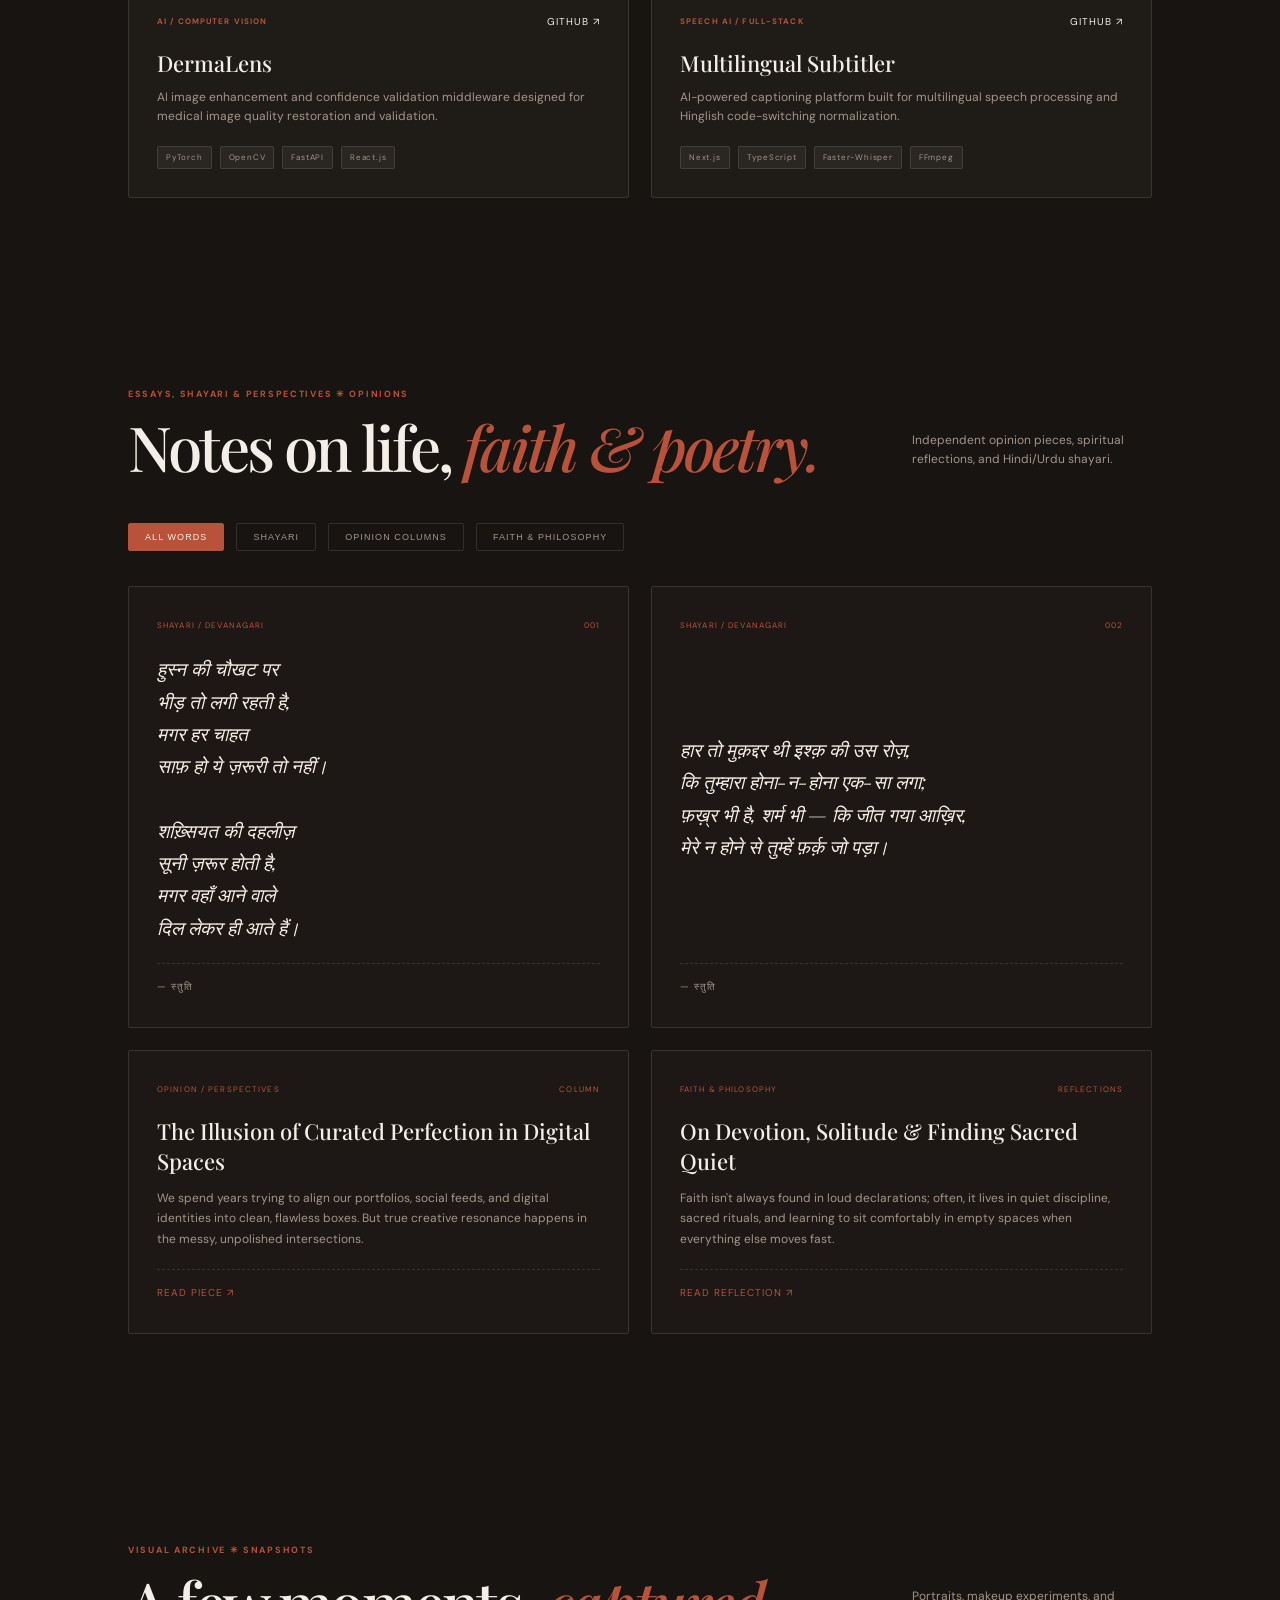
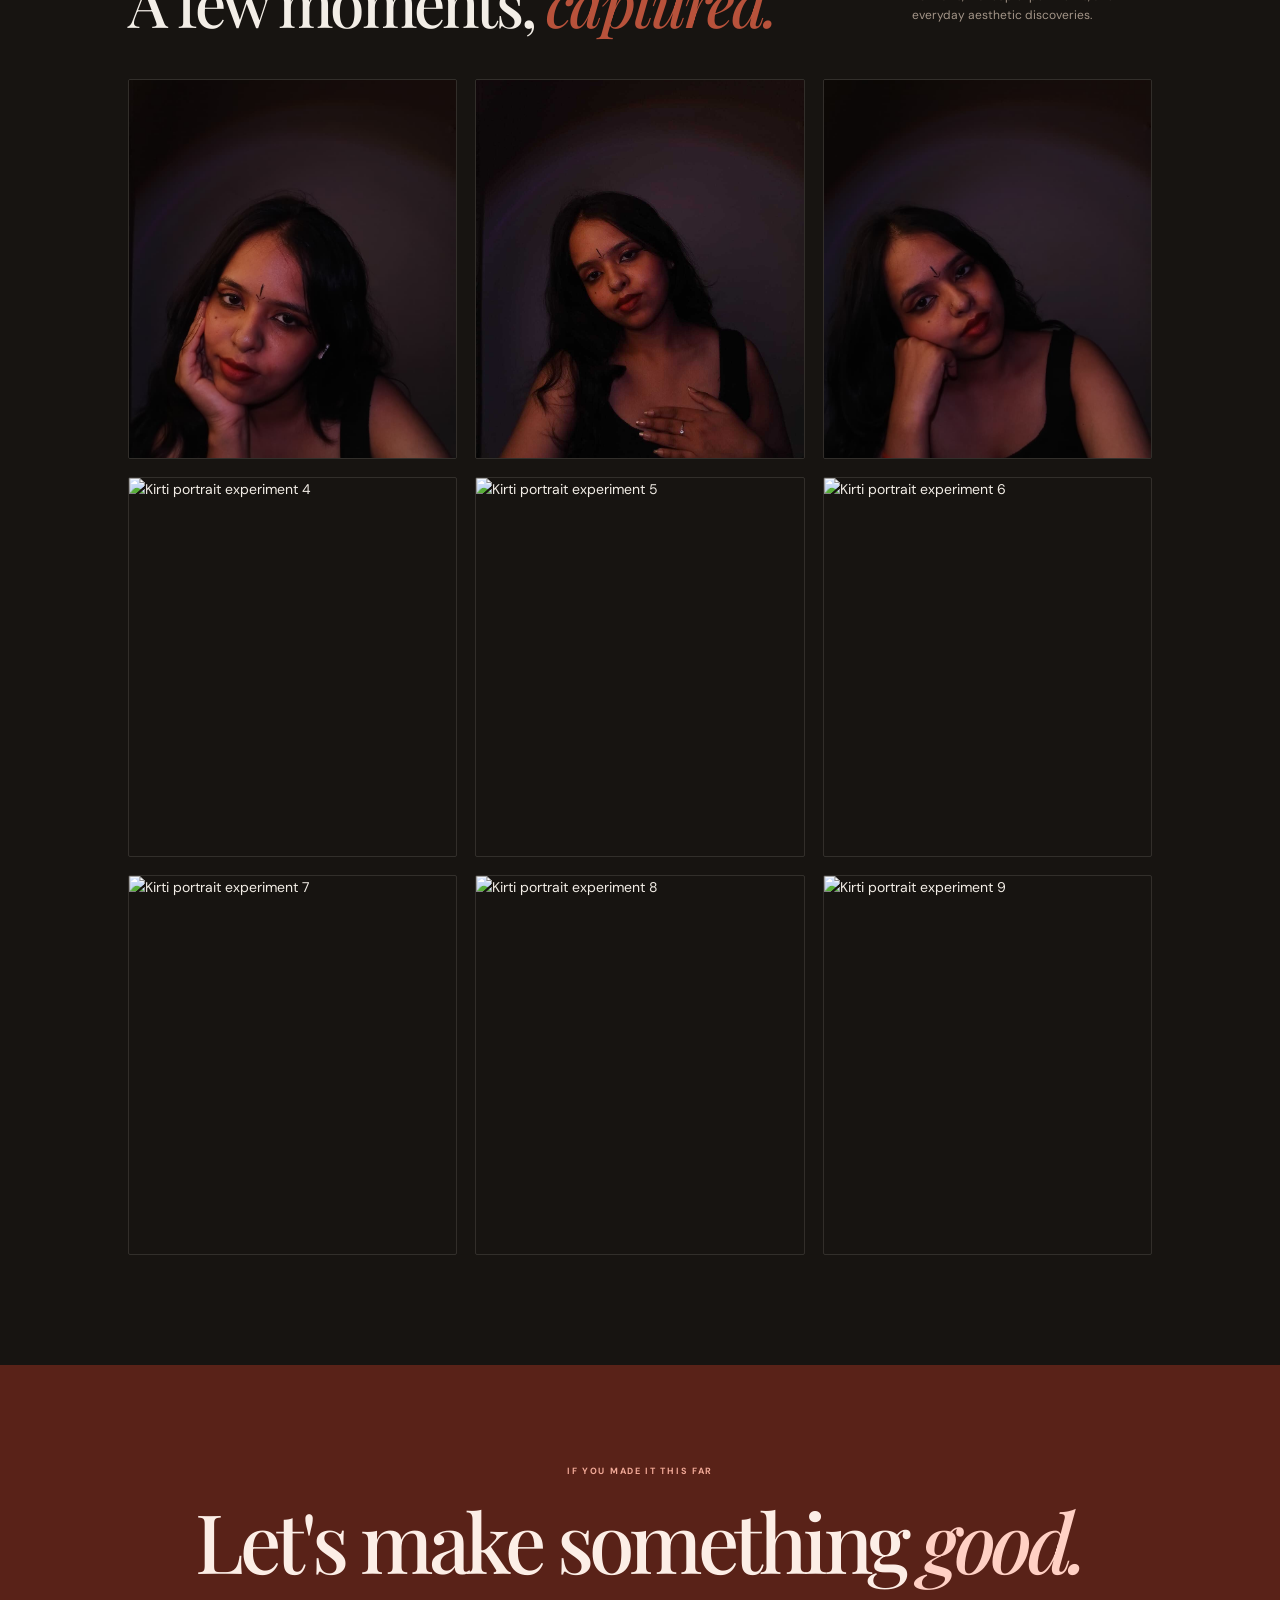
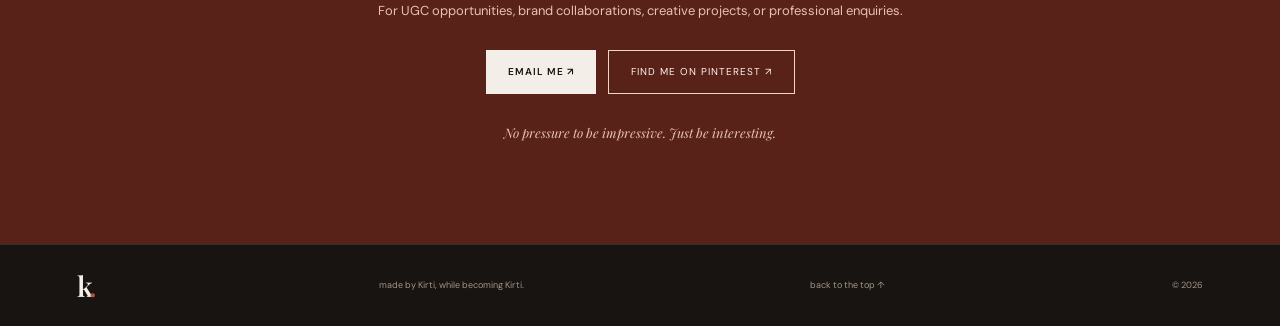
==== commit 4c32207a: "feat: expand visual archive to 9 items and add faith/essays section" ====
--- a/index.html
+++ b/index.html
@@ -19,6 +19,7 @@
       <a href="#world">my world</a>
       <a href="#creates">things I make</a>
       <a href="#reflections">words & faith</a>
+      <a href="#gallery">visual archive</a>
       <a href="#about">about me</a>
       <a class="nav-contact" href="#contact">say hello ↗</a>
     </nav>
@@ -71,7 +72,7 @@
           <div class="card-number">01</div><div class="card-art art-beauty"><span>✳</span><small>EXPERIMENT NO. 01</small></div>
           <div class="card-meta"><div><h3>The beauty lab</h3><p>Makeup, face paint & happy accidents.</p></div><span class="arrow">↗</span></div>
         </a>
-        <a class="world-card card-mood" href="#creates">
+        <a class="world-card card-mood" href="#gallery">
           <div class="card-number">02</div><div class="card-art art-mood"><span>things<br>that feel<br><em>like me.</em></span><small>MOODBOARD / FOREVER WIP</small></div>
           <div class="card-meta"><div><h3>The moodboard</h3><p>Colours, images & tiny obsessions.</p></div><span class="arrow">↗</span></div>
         </a>
@@ -261,6 +262,30 @@
           <img src="assets/portrait-3.jpg" alt="Kirti portrait experiment 3">
           <div class="gallery-overlay"><span>MOOD / CANDID</span></div>
         </div>
+        <div class="gallery-item">
+          <img src="assets/portrait-4.jpg" alt="Kirti portrait experiment 4">
+          <div class="gallery-overlay"><span>MAKEUP / CREATIVE MARKINGS</span></div>
+        </div>
+        <div class="gallery-item">
+          <img src="assets/portrait-5.jpg" alt="Kirti portrait experiment 5">
+          <div class="gallery-overlay"><span>WARM LIGHT / STILLS</span></div>
+        </div>
+        <div class="gallery-item">
+          <img src="assets/portrait-6.jpg" alt="Kirti portrait experiment 6">
+          <div class="gallery-overlay"><span>VISUAL DIARY / UNFILTERED</span></div>
+        </div>
+        <div class="gallery-item">
+          <img src="assets/portrait-7.jpg" alt="Kirti portrait experiment 7">
+          <div class="gallery-overlay"><span>DARK ACADEMIA / MOOD</span></div>
+        </div>
+        <div class="gallery-item">
+          <img src="assets/portrait-8.jpg" alt="Kirti portrait experiment 8">
+          <div class="gallery-overlay"><span>SILHOUETTE / SHADOWS</span></div>
+        </div>
+        <div class="gallery-item">
+          <img src="assets/portrait-9.jpg" alt="Kirti portrait experiment 9">
+          <div class="gallery-overlay"><span>EXPRESSION / CLOSE UP</span></div>
+        </div>
       </div>
     </section>
 
--- a/styles.css
+++ b/styles.css
@@ -425,8 +425,11 @@
   .hero-image{height:390px}
   .orbit{width:390px;height:390px}
   .orbit-two{width:530px;height:530px}
-  .projects-grid, .essays-grid, .gallery-grid {
+  .projects-grid, .essays-grid {
     grid-template-columns: 1fr;
+  }
+  .gallery-grid {
+    grid-template-columns: repeat(2, 1fr);
   }
 }
 @media(max-width:650px){
@@ -458,6 +461,9 @@
   .create-item{grid-template-columns:28px 1fr;gap:12px}
   .status{grid-column:2;text-align:left}
   .create-item h3{font-size:21px}
+  .gallery-grid {
+    grid-template-columns: 1fr;
+  }
   .contact-actions{flex-direction:column;align-items:center}
   .contact-actions .button{justify-content:center;width:min(100%,280px)}
   .site-footer{flex-wrap:wrap}
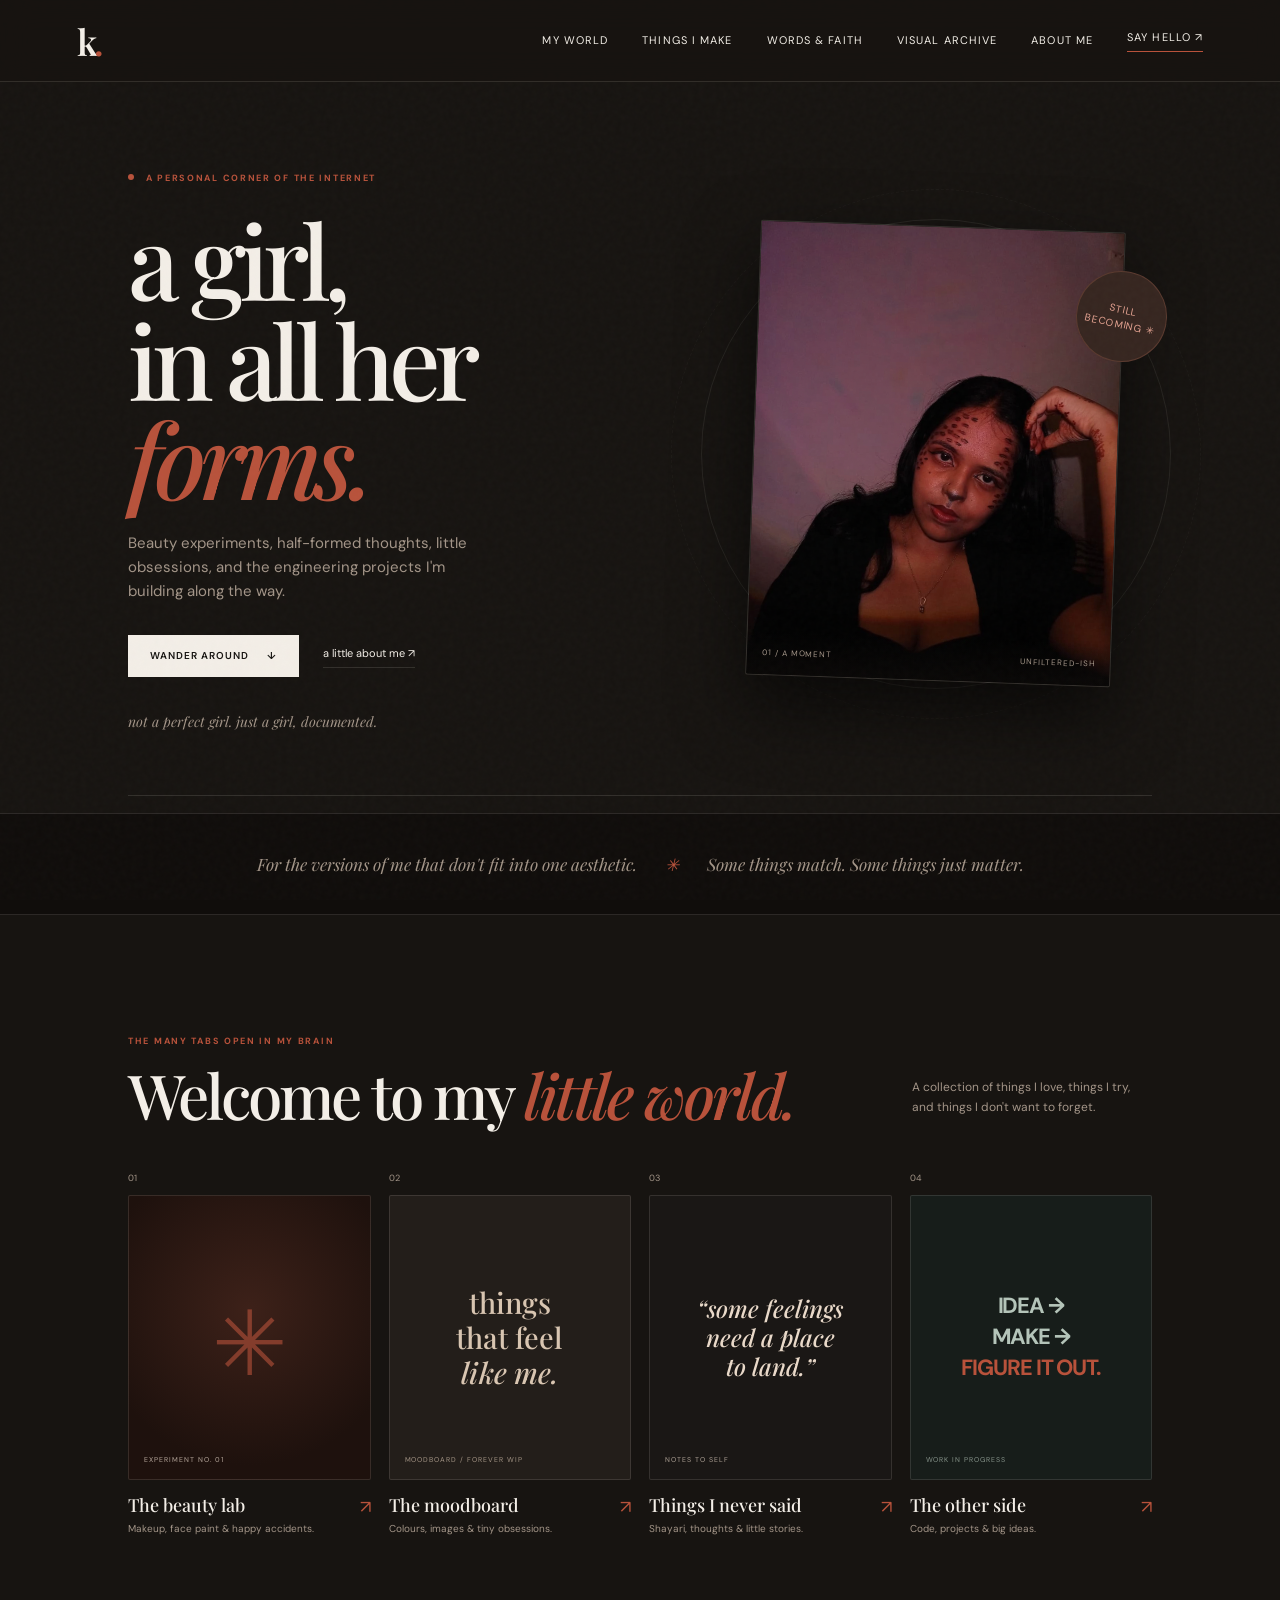
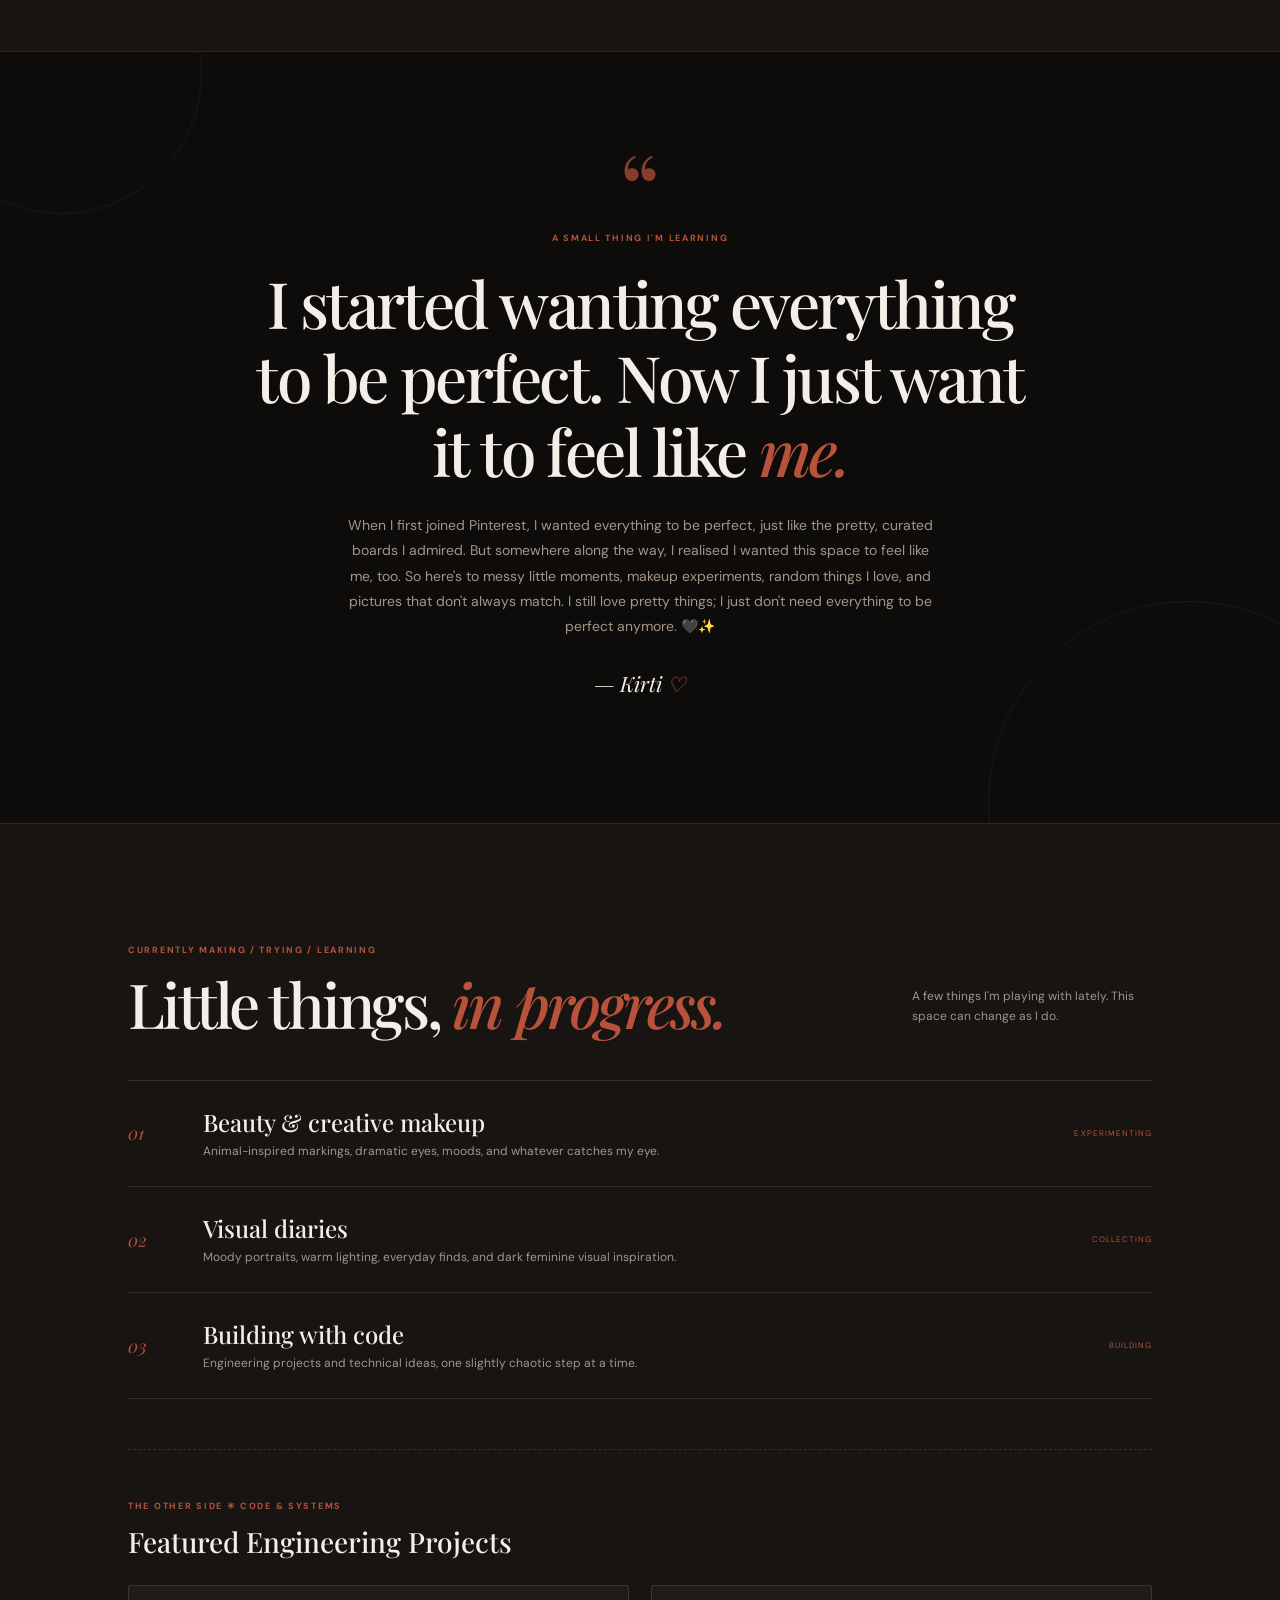
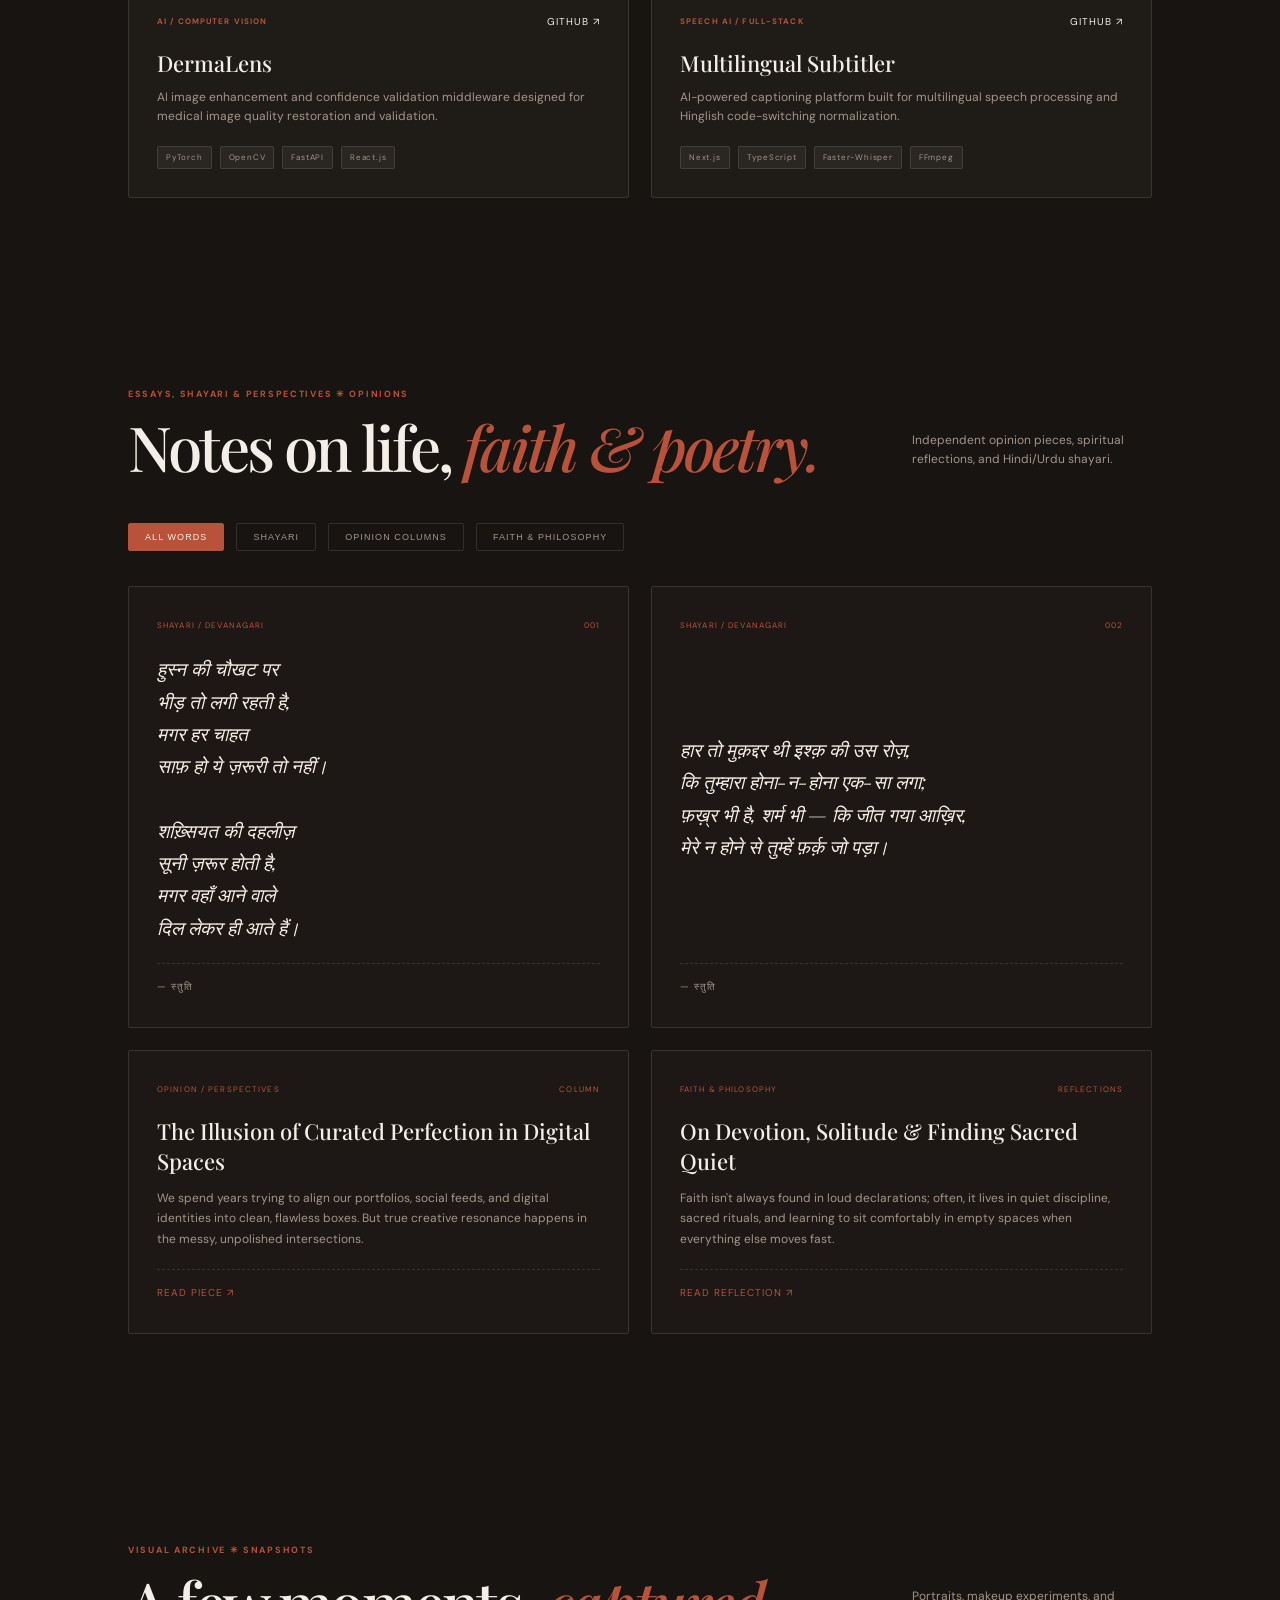
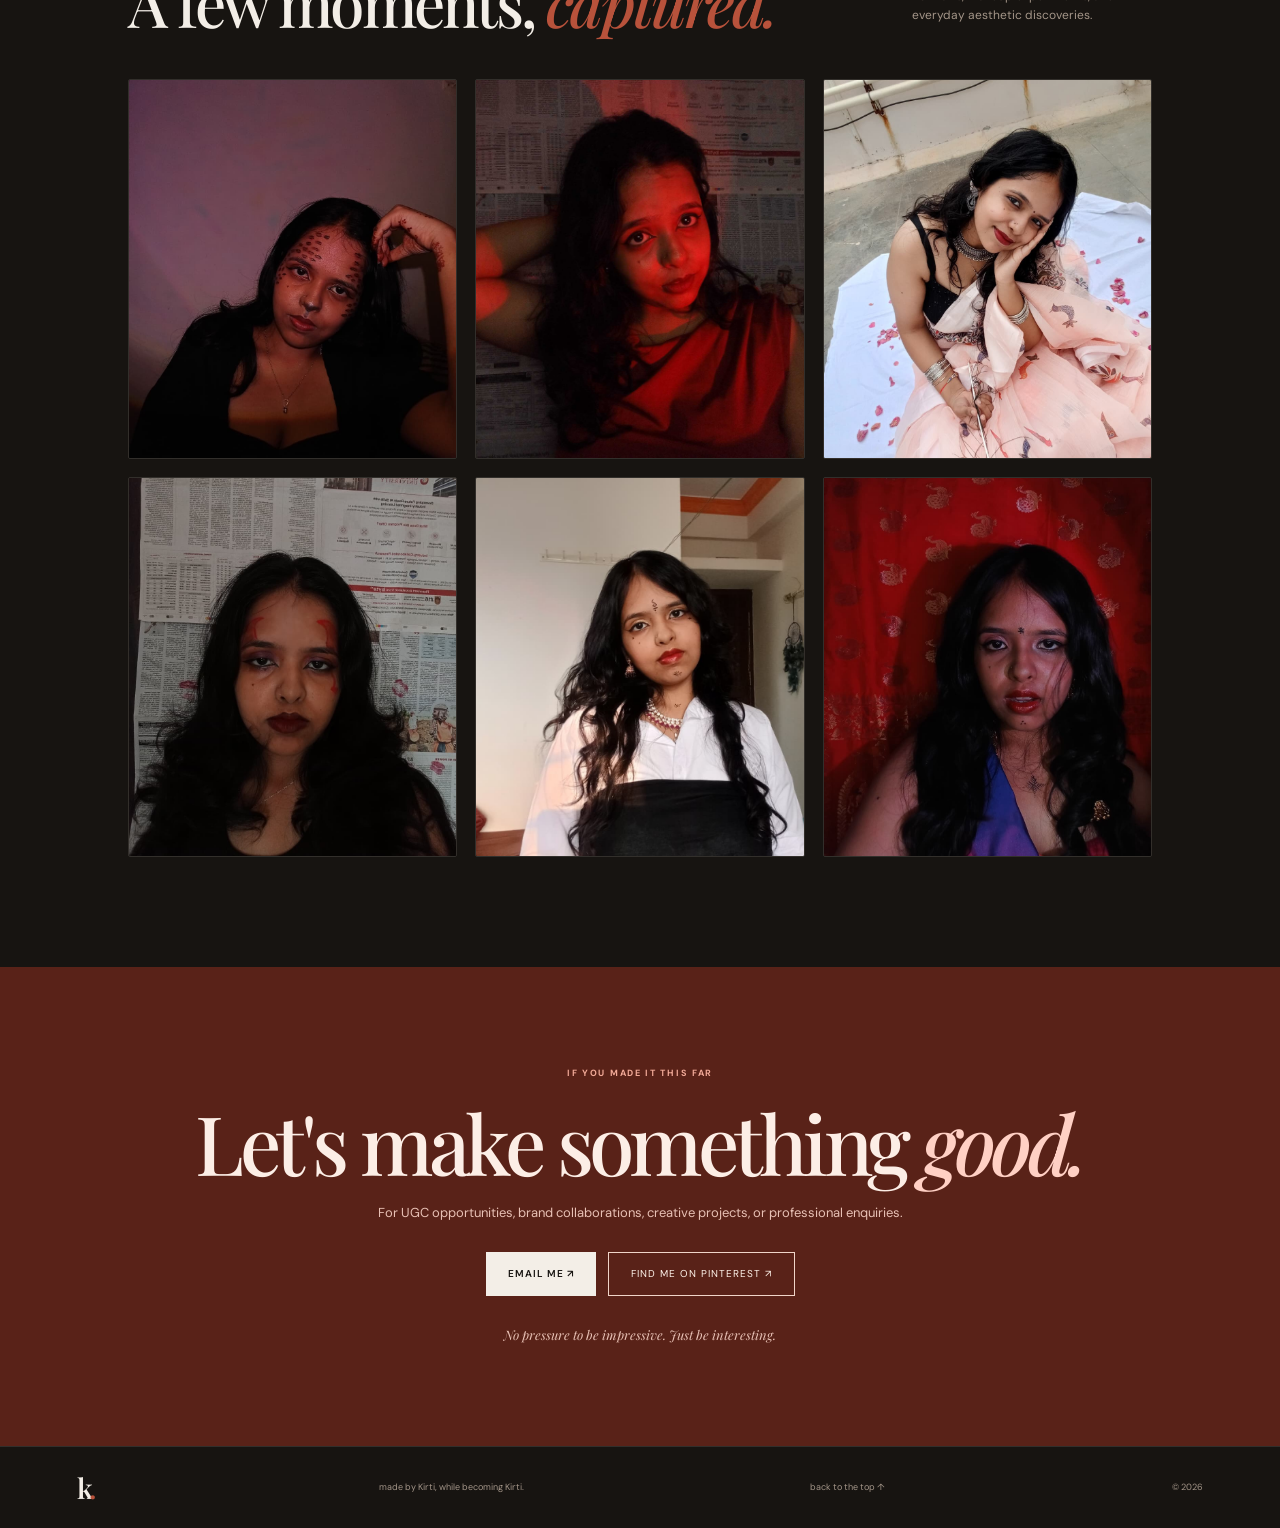
==== commit 7fbbe2b5: "feat: sync hero slideshow, 6-item gallery grid (portrait 4-9), and essays section" ====
--- a/index.html
+++ b/index.html
@@ -40,9 +40,9 @@
       </div>
       <div class="hero-art">
         <div class="hero-image hero-slideshow">
-          <img class="slide active" src="assets/portrait-1.jpg" alt="Kirti portrait 1">
-          <img class="slide" src="assets/portrait-2.jpg" alt="Kirti portrait 2">
-          <img class="slide" src="assets/portrait-3.jpg" alt="Kirti portrait 3">
+          <img class="slide active" src="assets/portrait-4.jpg" alt="Kirti portrait 4">
+          <img class="slide" src="assets/portrait-5.jpg" alt="Kirti portrait 5">
+          <img class="slide" src="assets/portrait-6.jpg" alt="Kirti portrait 6">
           
           <div class="image-caption">
             <span>01 / A MOMENT</span>
@@ -251,18 +251,6 @@
 
       <div class="gallery-grid">
         <div class="gallery-item">
-          <img src="assets/portrait-1.jpg" alt="Kirti portrait experiment 1">
-          <div class="gallery-overlay"><span>EXPERIMENT / RED LIGHT</span></div>
-        </div>
-        <div class="gallery-item">
-          <img src="assets/portrait-2.jpg" alt="Kirti portrait experiment 2">
-          <div class="gallery-overlay"><span>PORTRAIT / DARK FEMININE</span></div>
-        </div>
-        <div class="gallery-item">
-          <img src="assets/portrait-3.jpg" alt="Kirti portrait experiment 3">
-          <div class="gallery-overlay"><span>MOOD / CANDID</span></div>
-        </div>
-        <div class="gallery-item">
           <img src="assets/portrait-4.jpg" alt="Kirti portrait experiment 4">
           <div class="gallery-overlay"><span>MAKEUP / CREATIVE MARKINGS</span></div>
         </div>
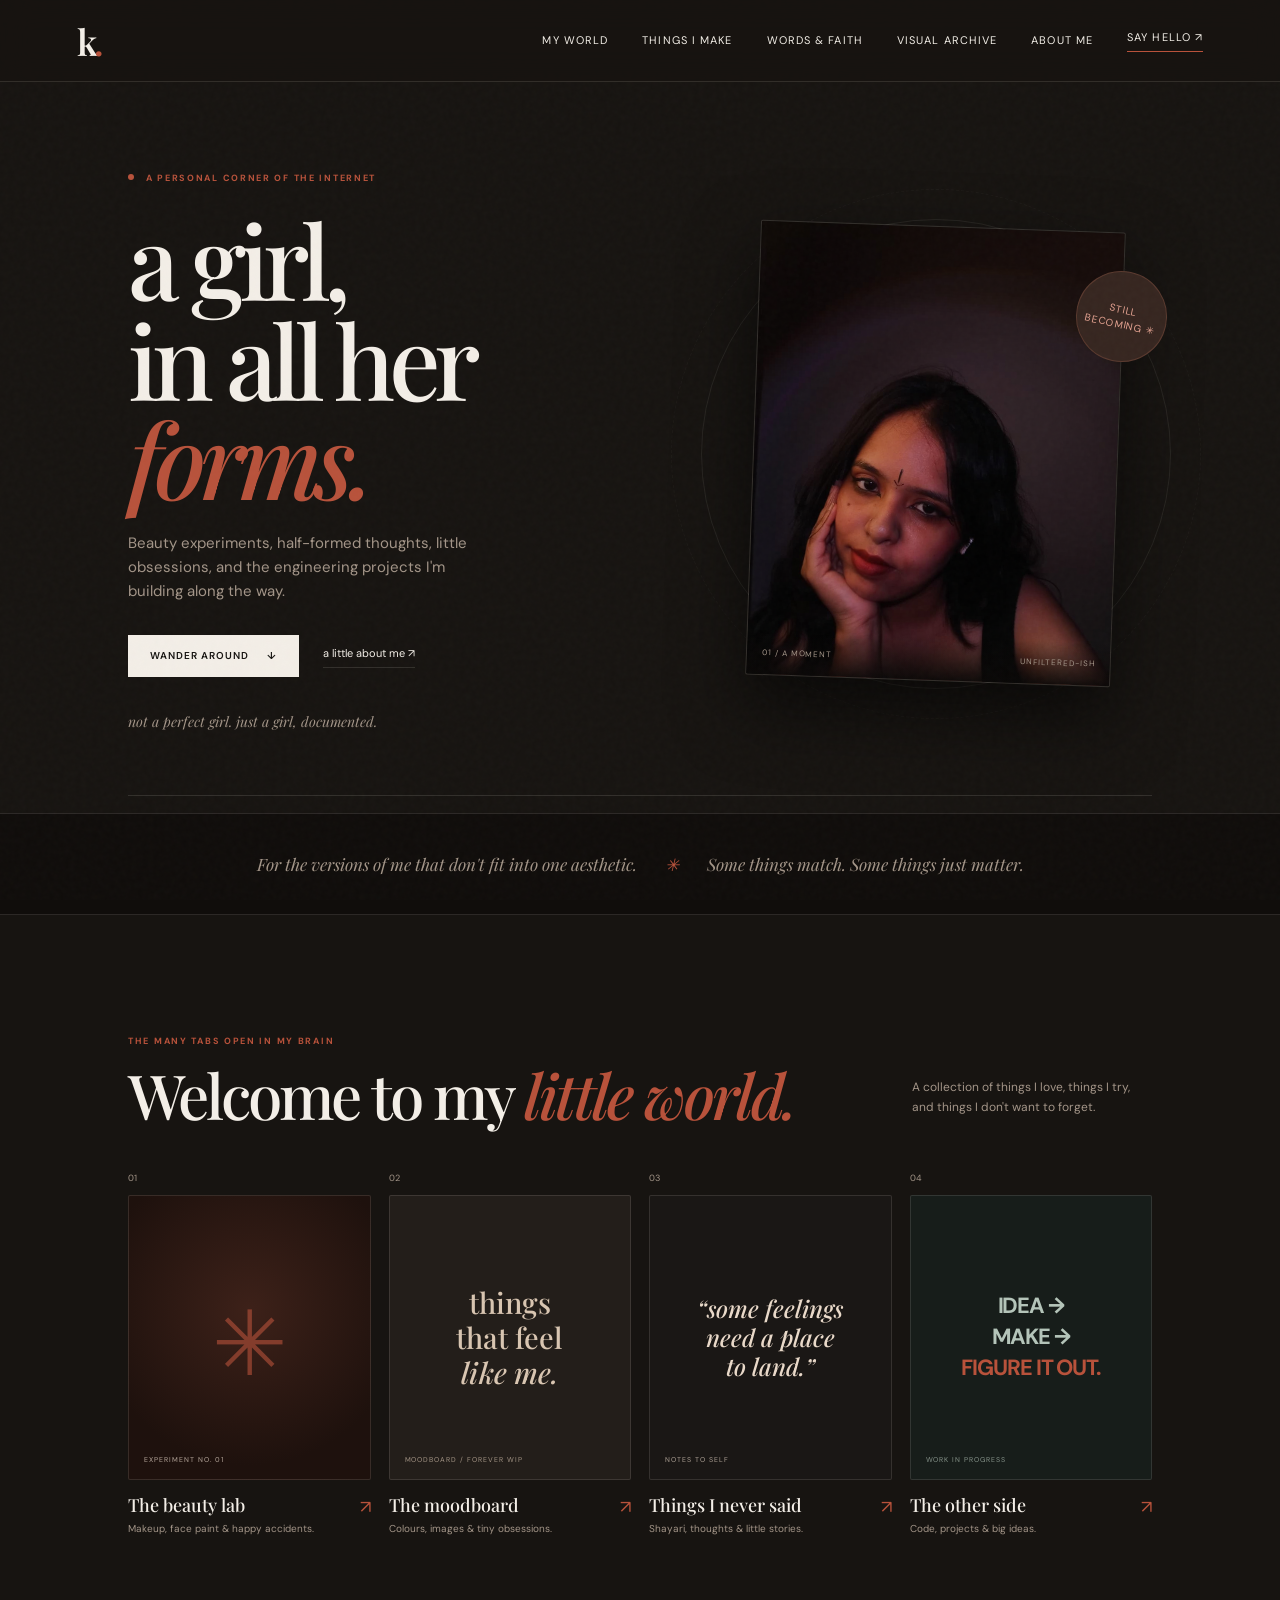
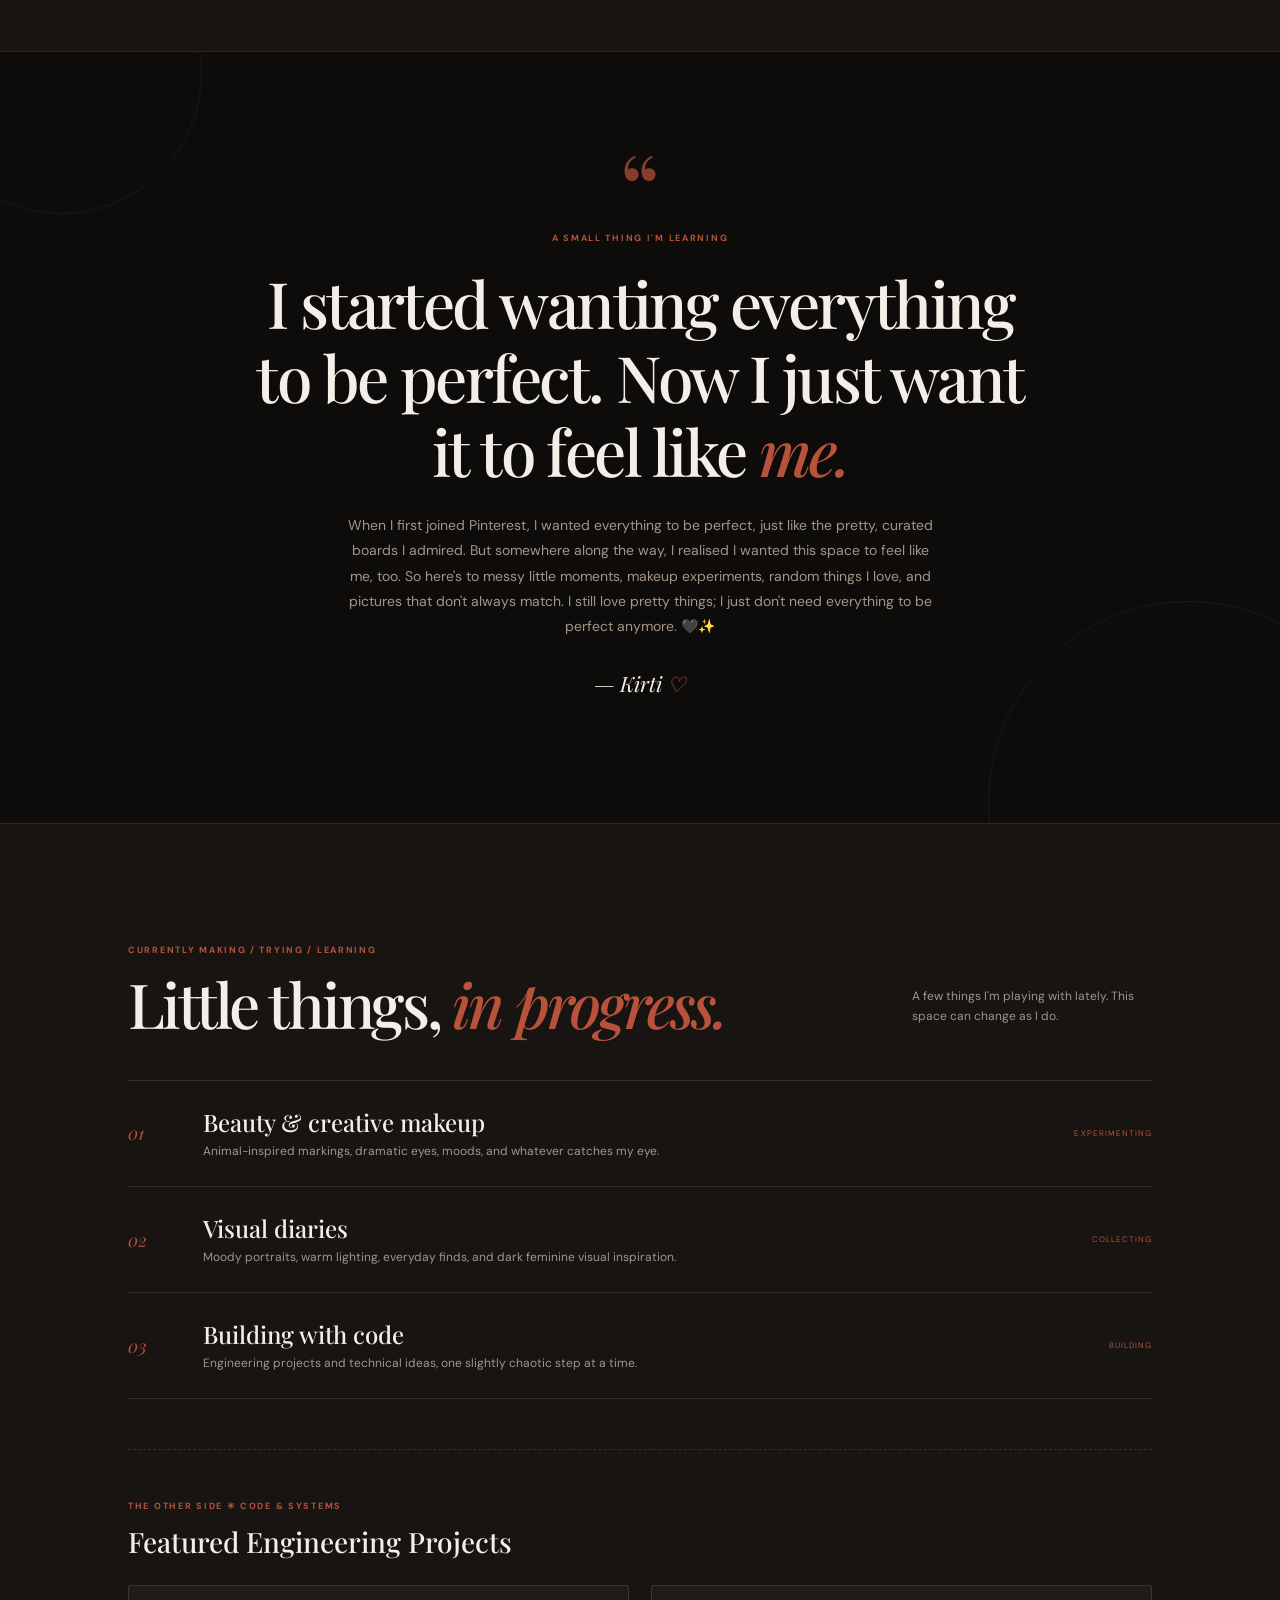
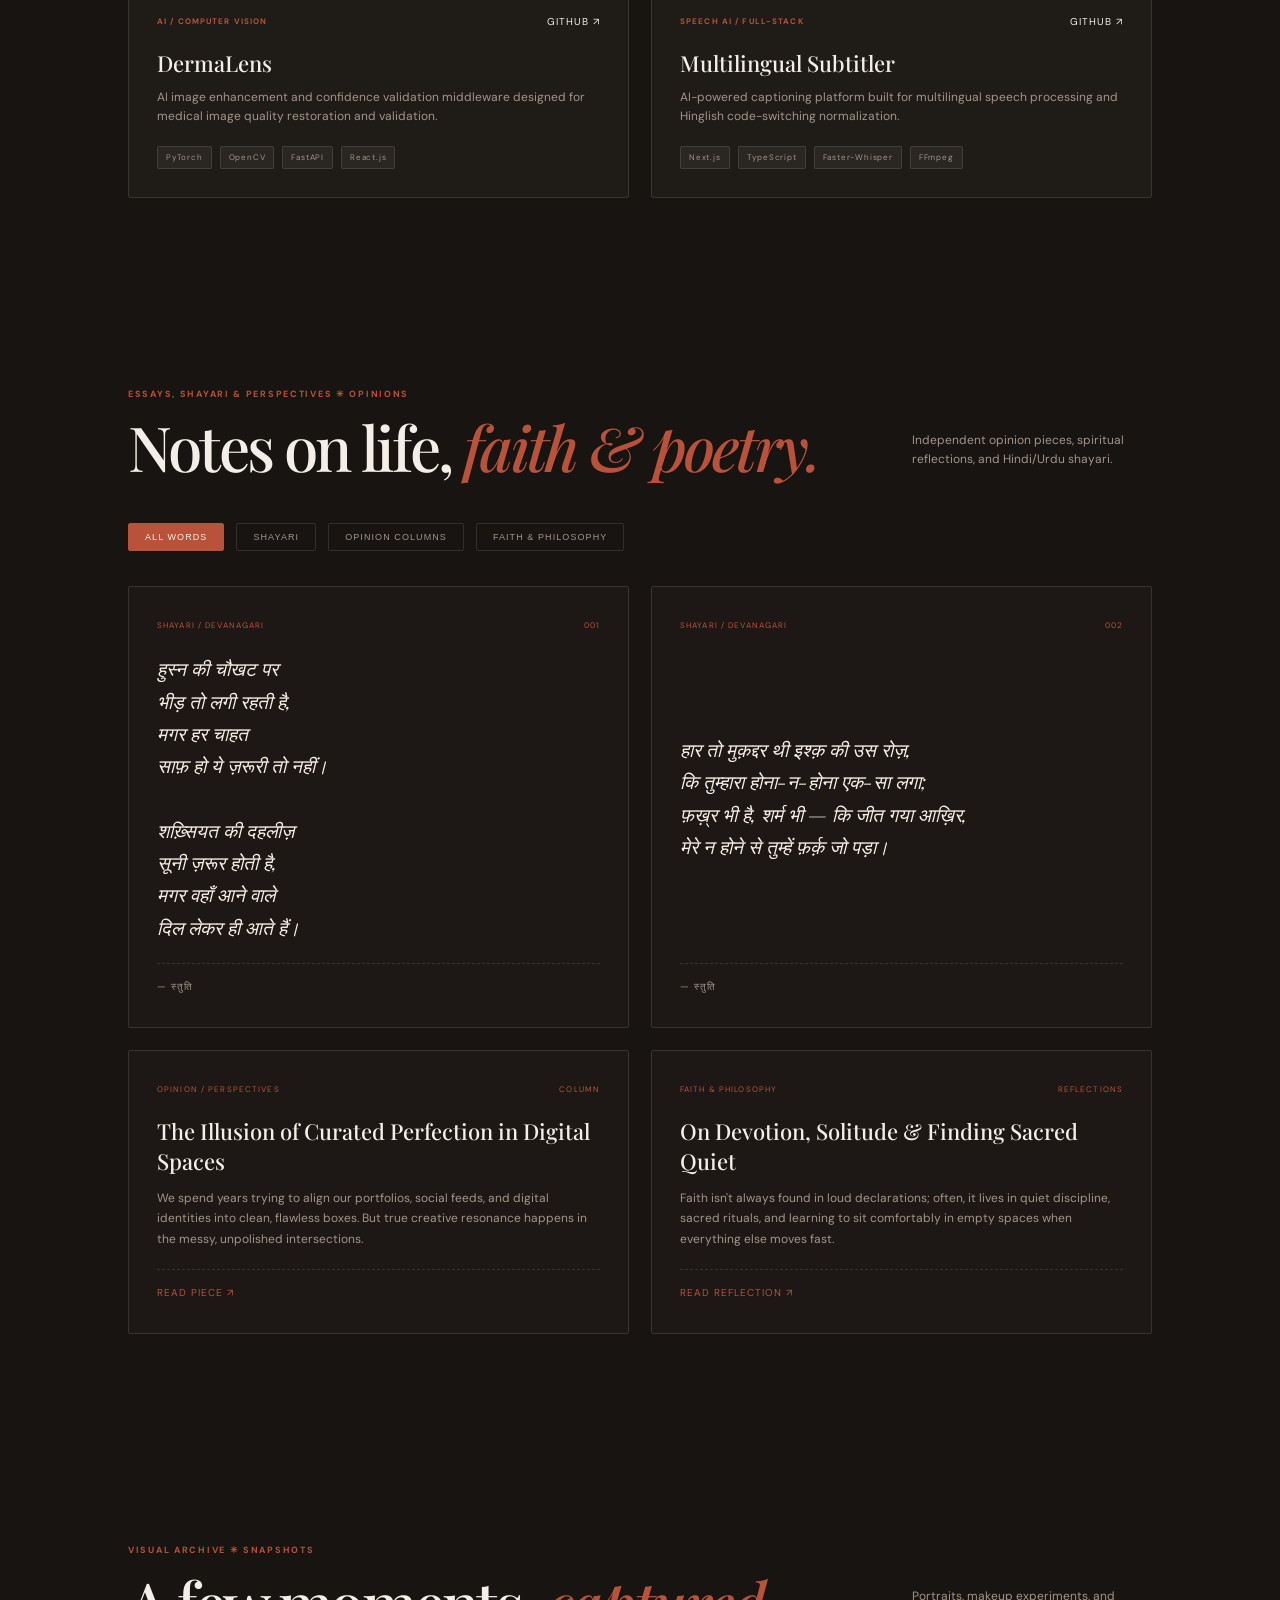
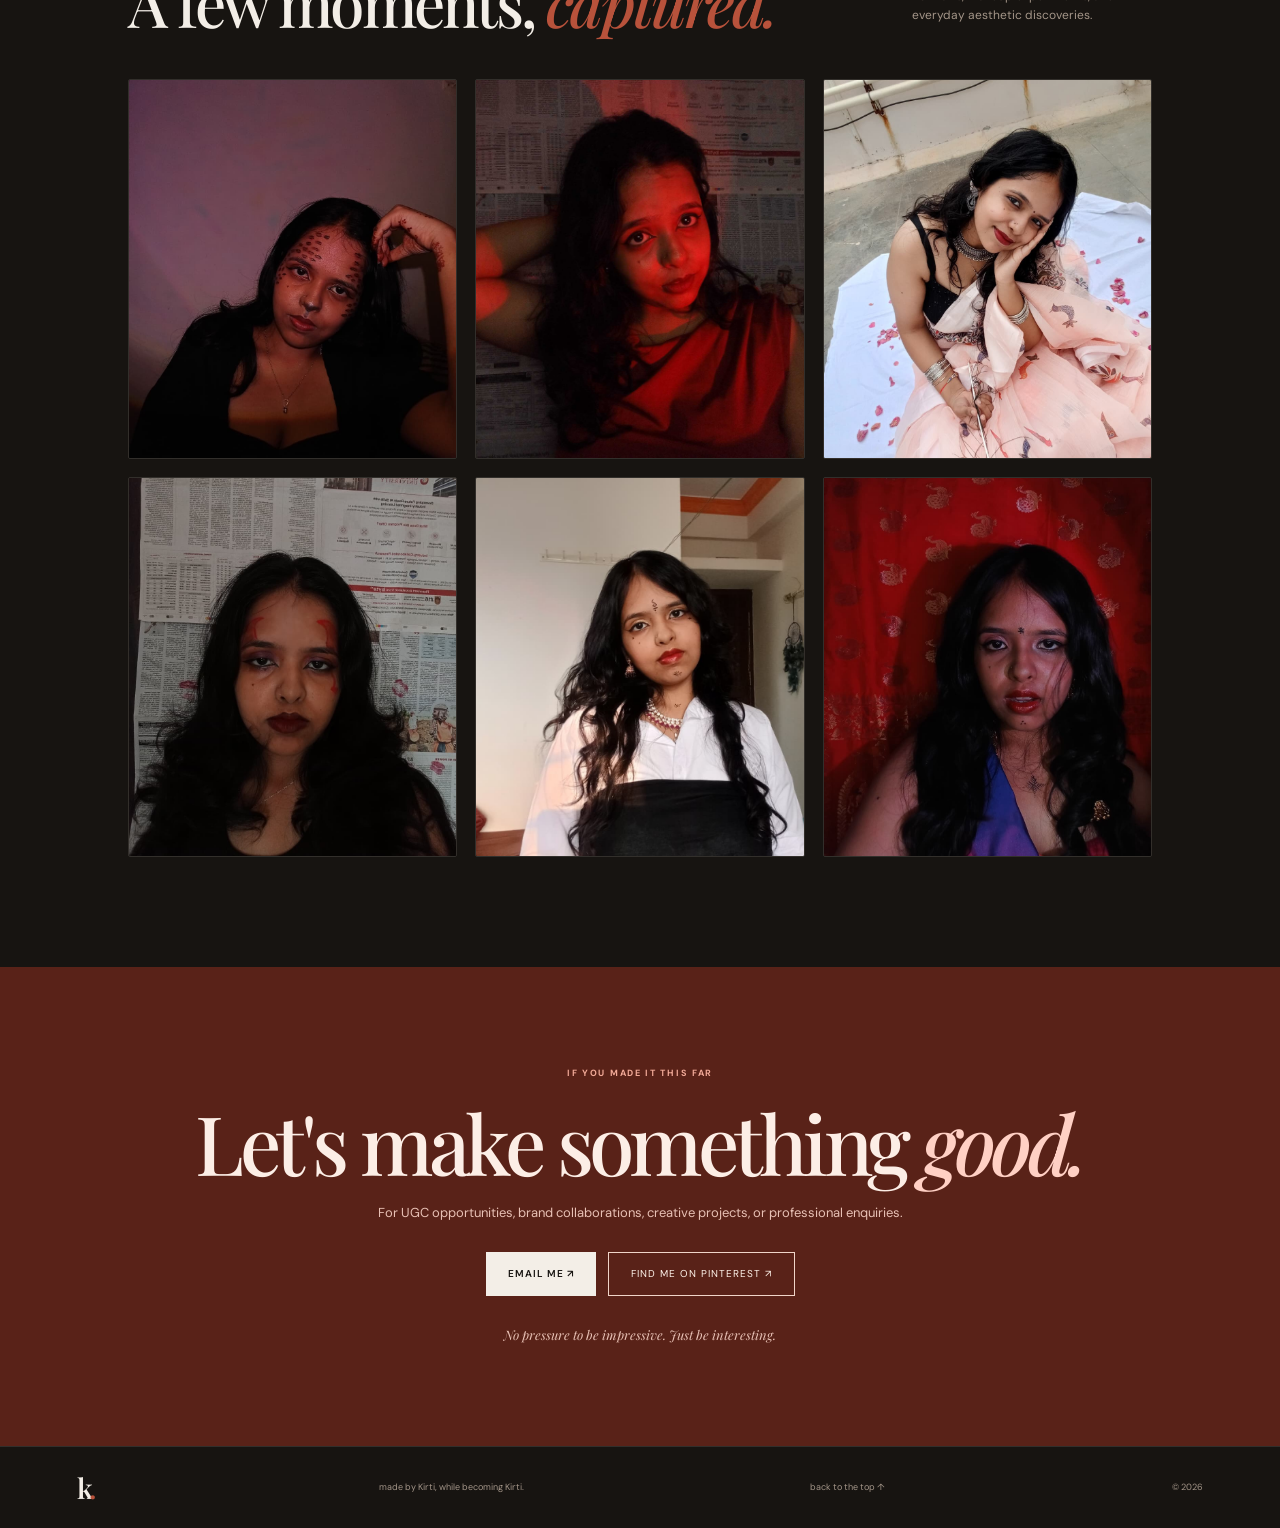
==== commit d4c18825: "fix: set hero slideshow to portrait 1, 2, and 3" ====
--- a/index.html
+++ b/index.html
@@ -40,9 +40,9 @@
       </div>
       <div class="hero-art">
         <div class="hero-image hero-slideshow">
-          <img class="slide active" src="assets/portrait-4.jpg" alt="Kirti portrait 4">
-          <img class="slide" src="assets/portrait-5.jpg" alt="Kirti portrait 5">
-          <img class="slide" src="assets/portrait-6.jpg" alt="Kirti portrait 6">
+          <img class="slide active" src="assets/portrait-1.jpg" alt="Kirti portrait 4">
+          <img class="slide" src="assets/portrait-2.jpg" alt="Kirti portrait 5">
+          <img class="slide" src="assets/portrait-3.jpg" alt="Kirti portrait 6">
           
           <div class="image-caption">
             <span>01 / A MOMENT</span>
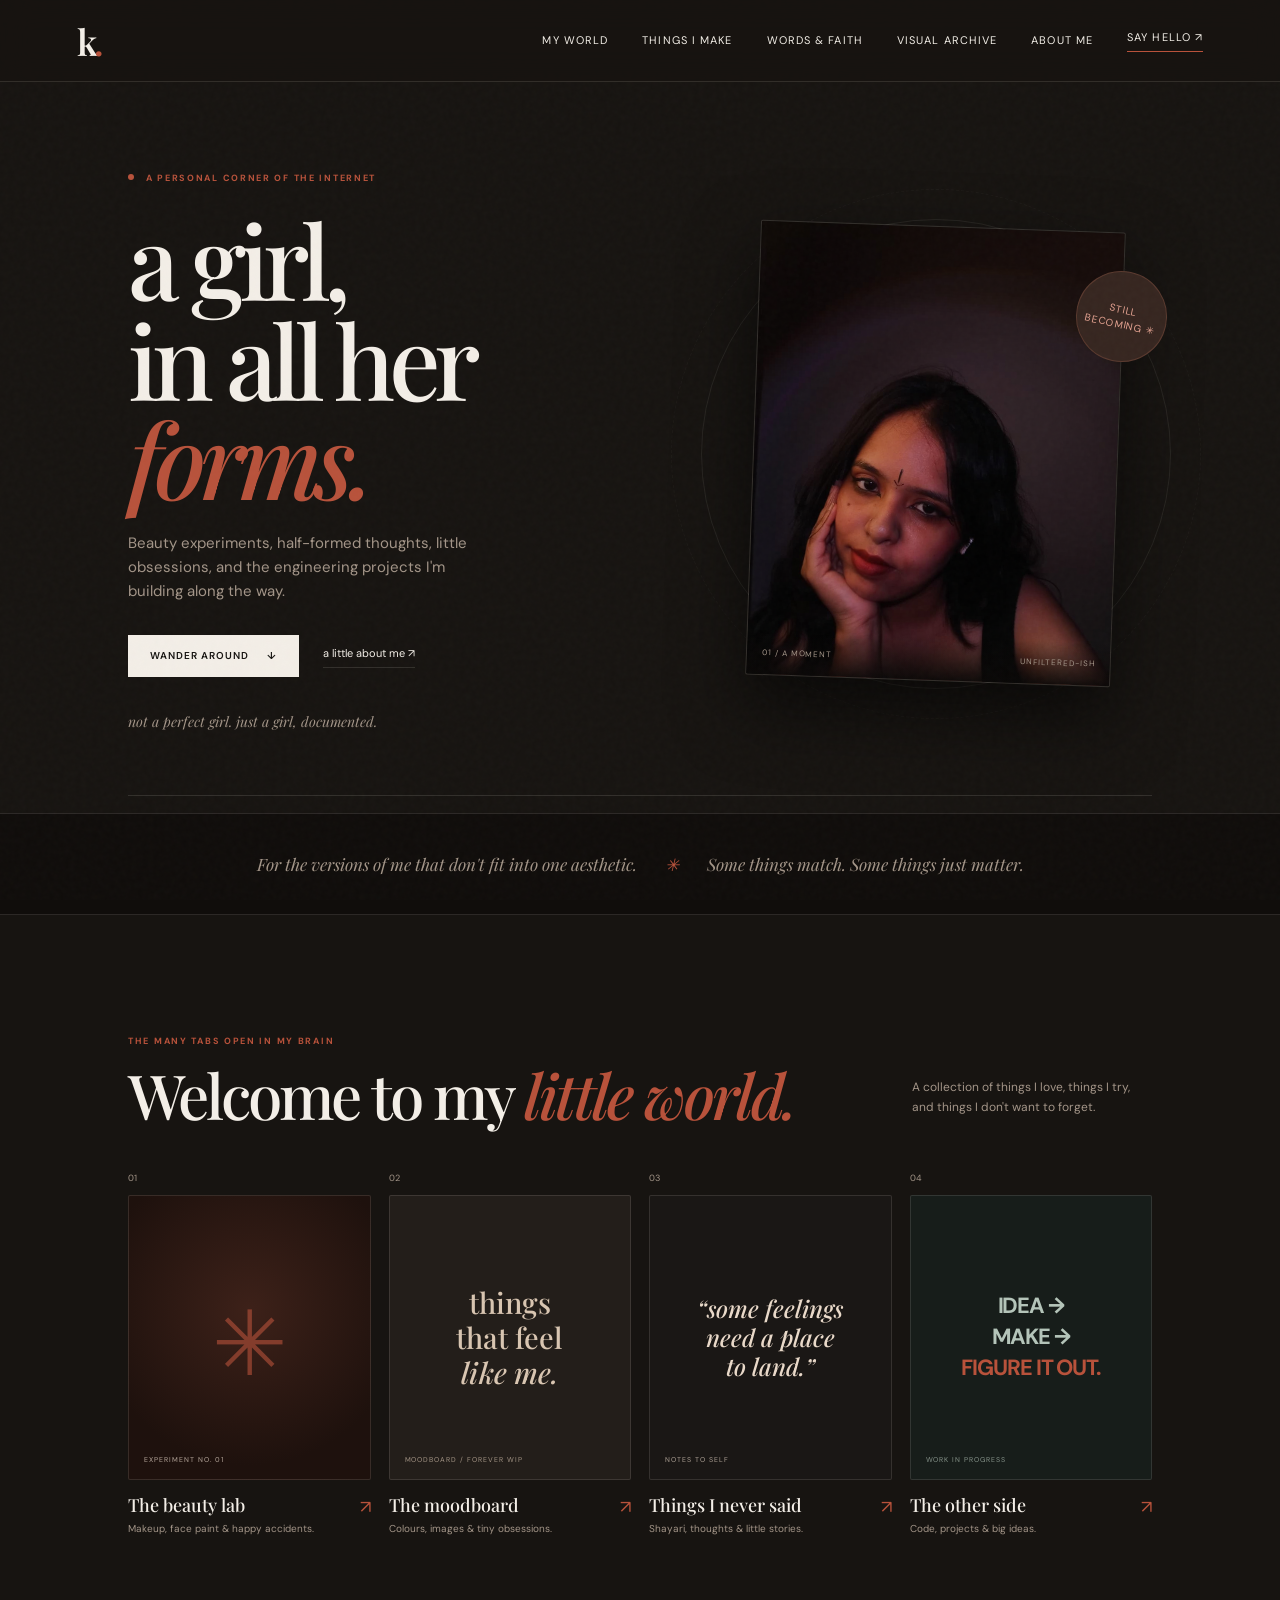
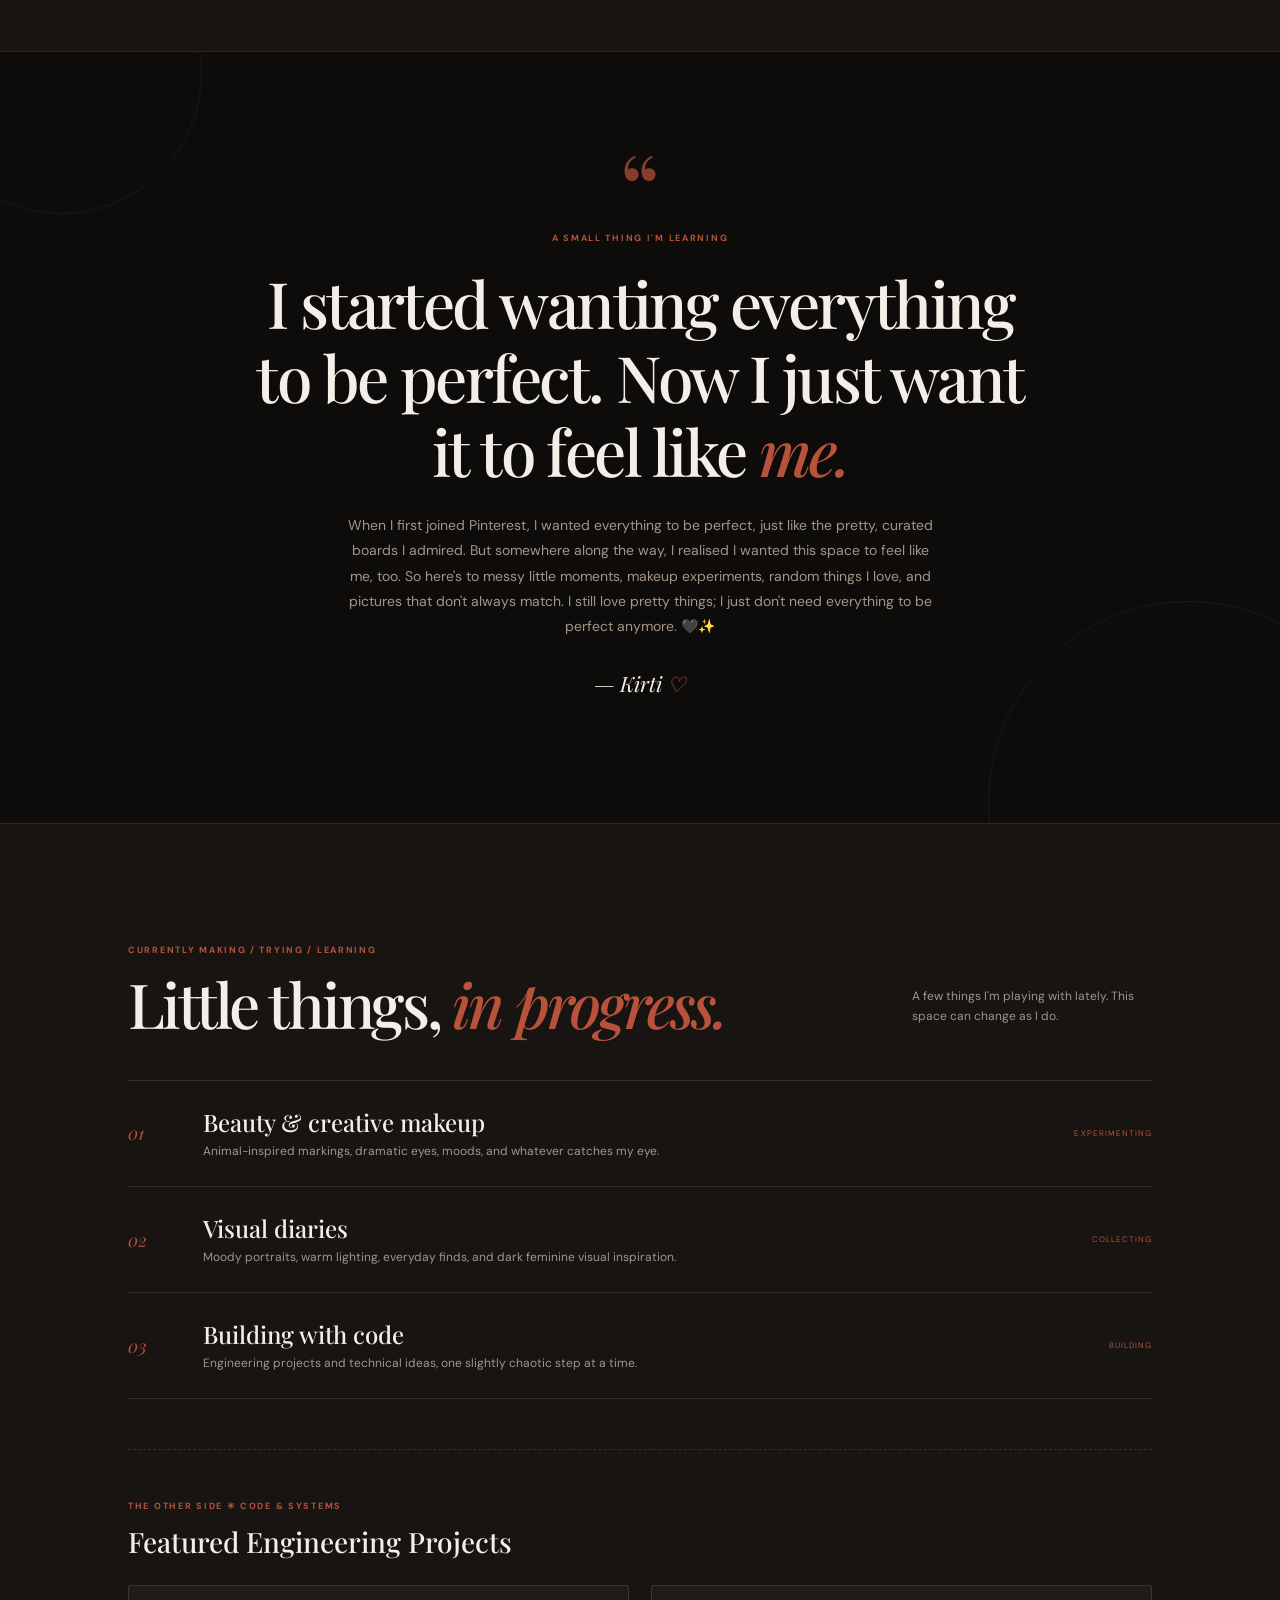
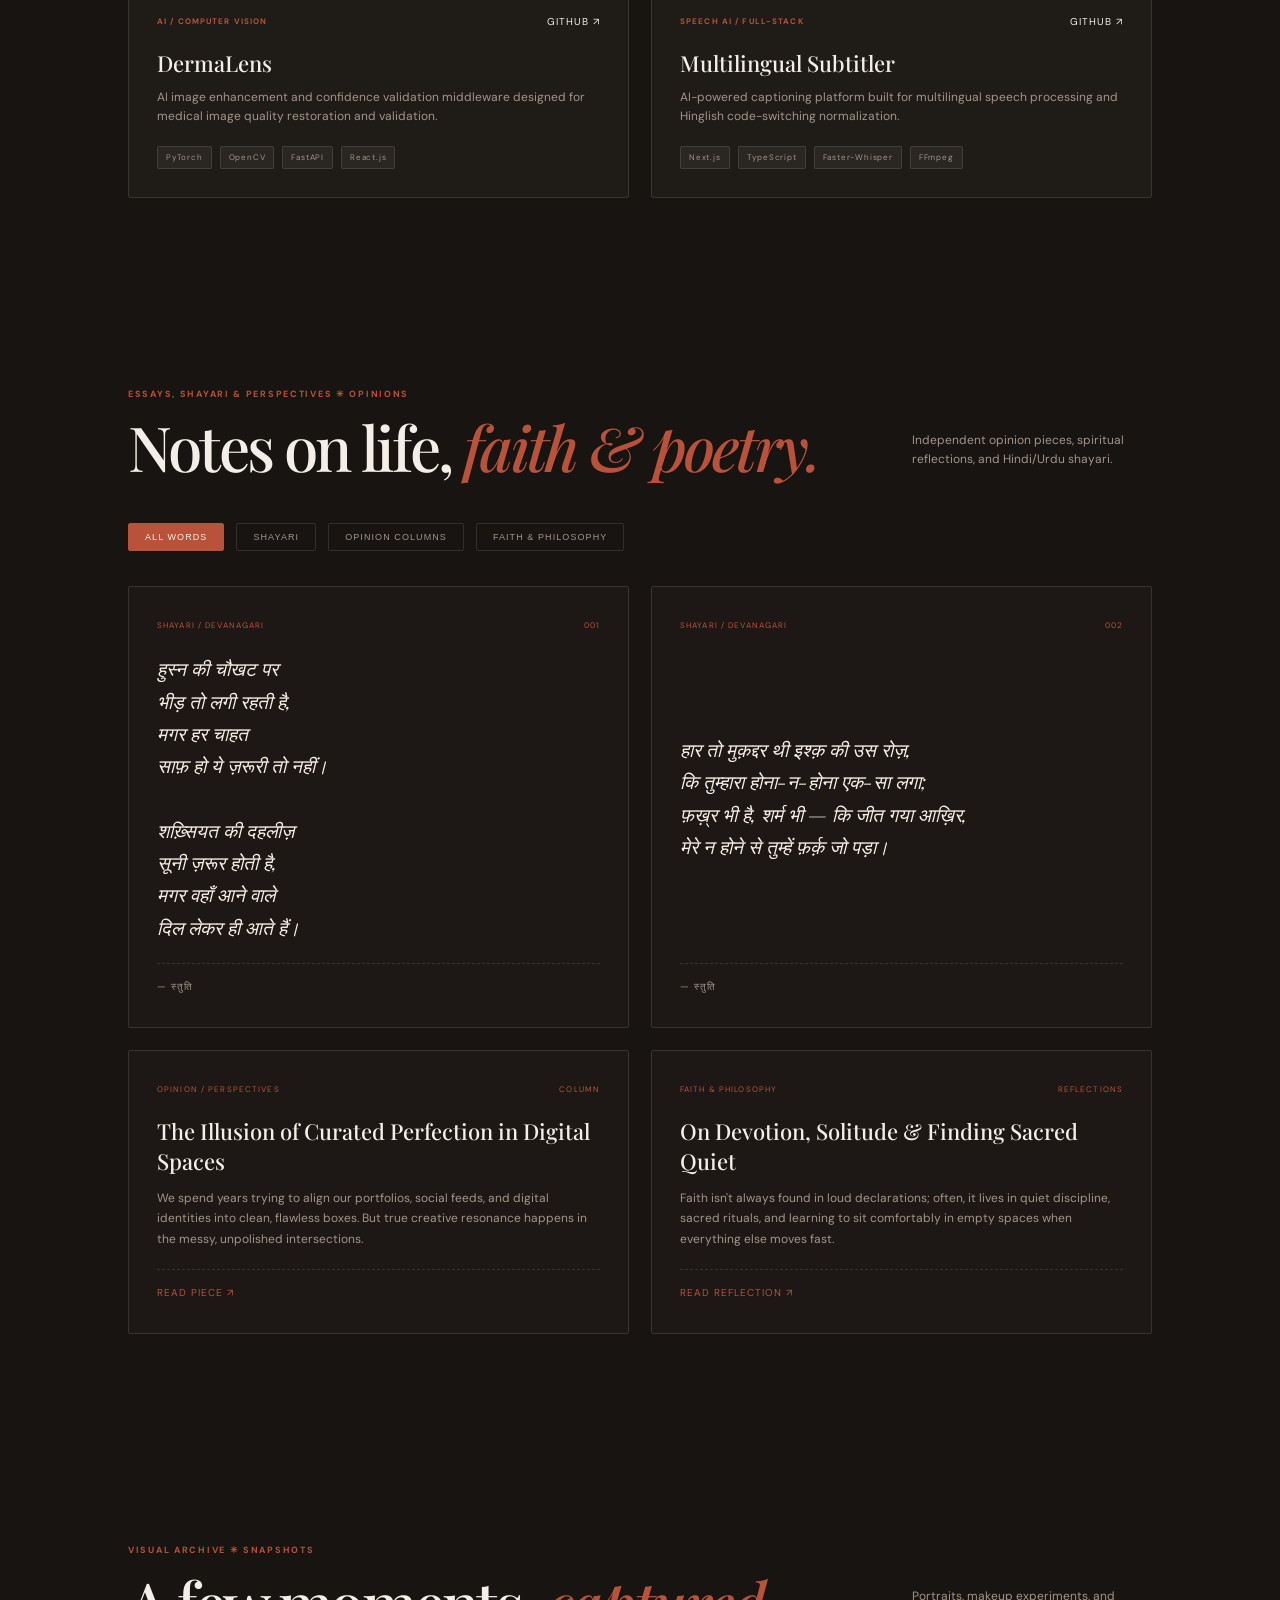
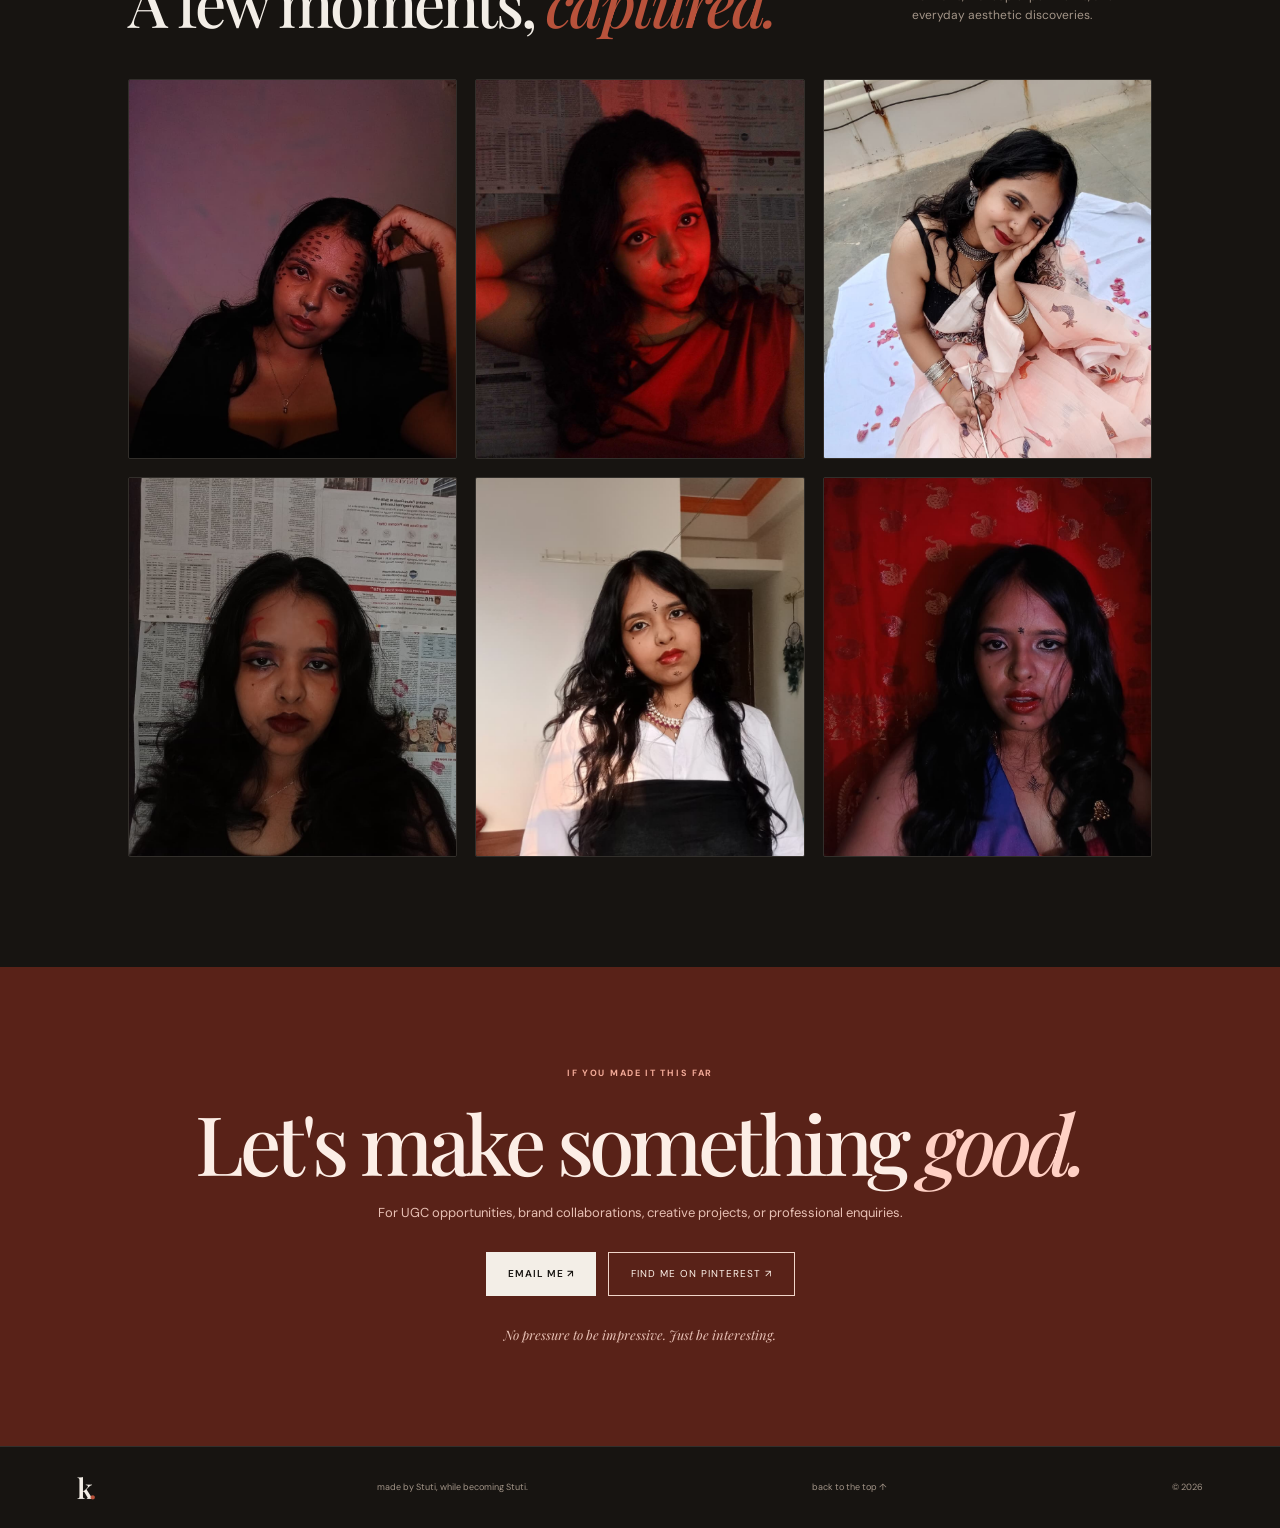
==== commit 20808d24: "fix: update hero slideshow, restore gallery grid, and set Pinterest link" ====
--- a/index.html
+++ b/index.html
@@ -282,14 +282,14 @@
       <h2>Let's make something <em>good.</em></h2>
       <p>For UGC opportunities, brand collaborations, creative projects, or professional enquiries.</p>
       <div class="contact-actions">
-        <a class="button button-light" href="mailto:hello@example.com">email me ↗</a>
-        <a class="button button-outline" href="https://www.pinterest.com/" target="_blank" rel="noreferrer">find me on Pinterest ↗</a>
+        <a class="button button-light" href="mailto:embroidedstories25@gmail.com">email me ↗</a>
+        <a class="button button-outline" href="https://in.pinterest.com/stutik0907/" target="_blank" rel="noreferrer">find me on Pinterest ↗</a>
       </div>
       <p class="contact-note">No pressure to be impressive. Just be interesting.</p>
     </section>
   </main>
 
-  <footer class="site-footer"><a class="wordmark" href="#home">k<span>.</span></a><p>made by Kirti, while becoming Kirti.</p><a href="#home">back to the top ↑</a><span>© <span id="year"></span></span></footer>
+  <footer class="site-footer"><a class="wordmark" href="#home">k<span>.</span></a><p>made by Stuti, while becoming Stuti.</p><a href="#home">back to the top ↑</a><span>© <span id="year"></span></span></footer>
   <script src="script.js"></script>
 </body>
 </html>
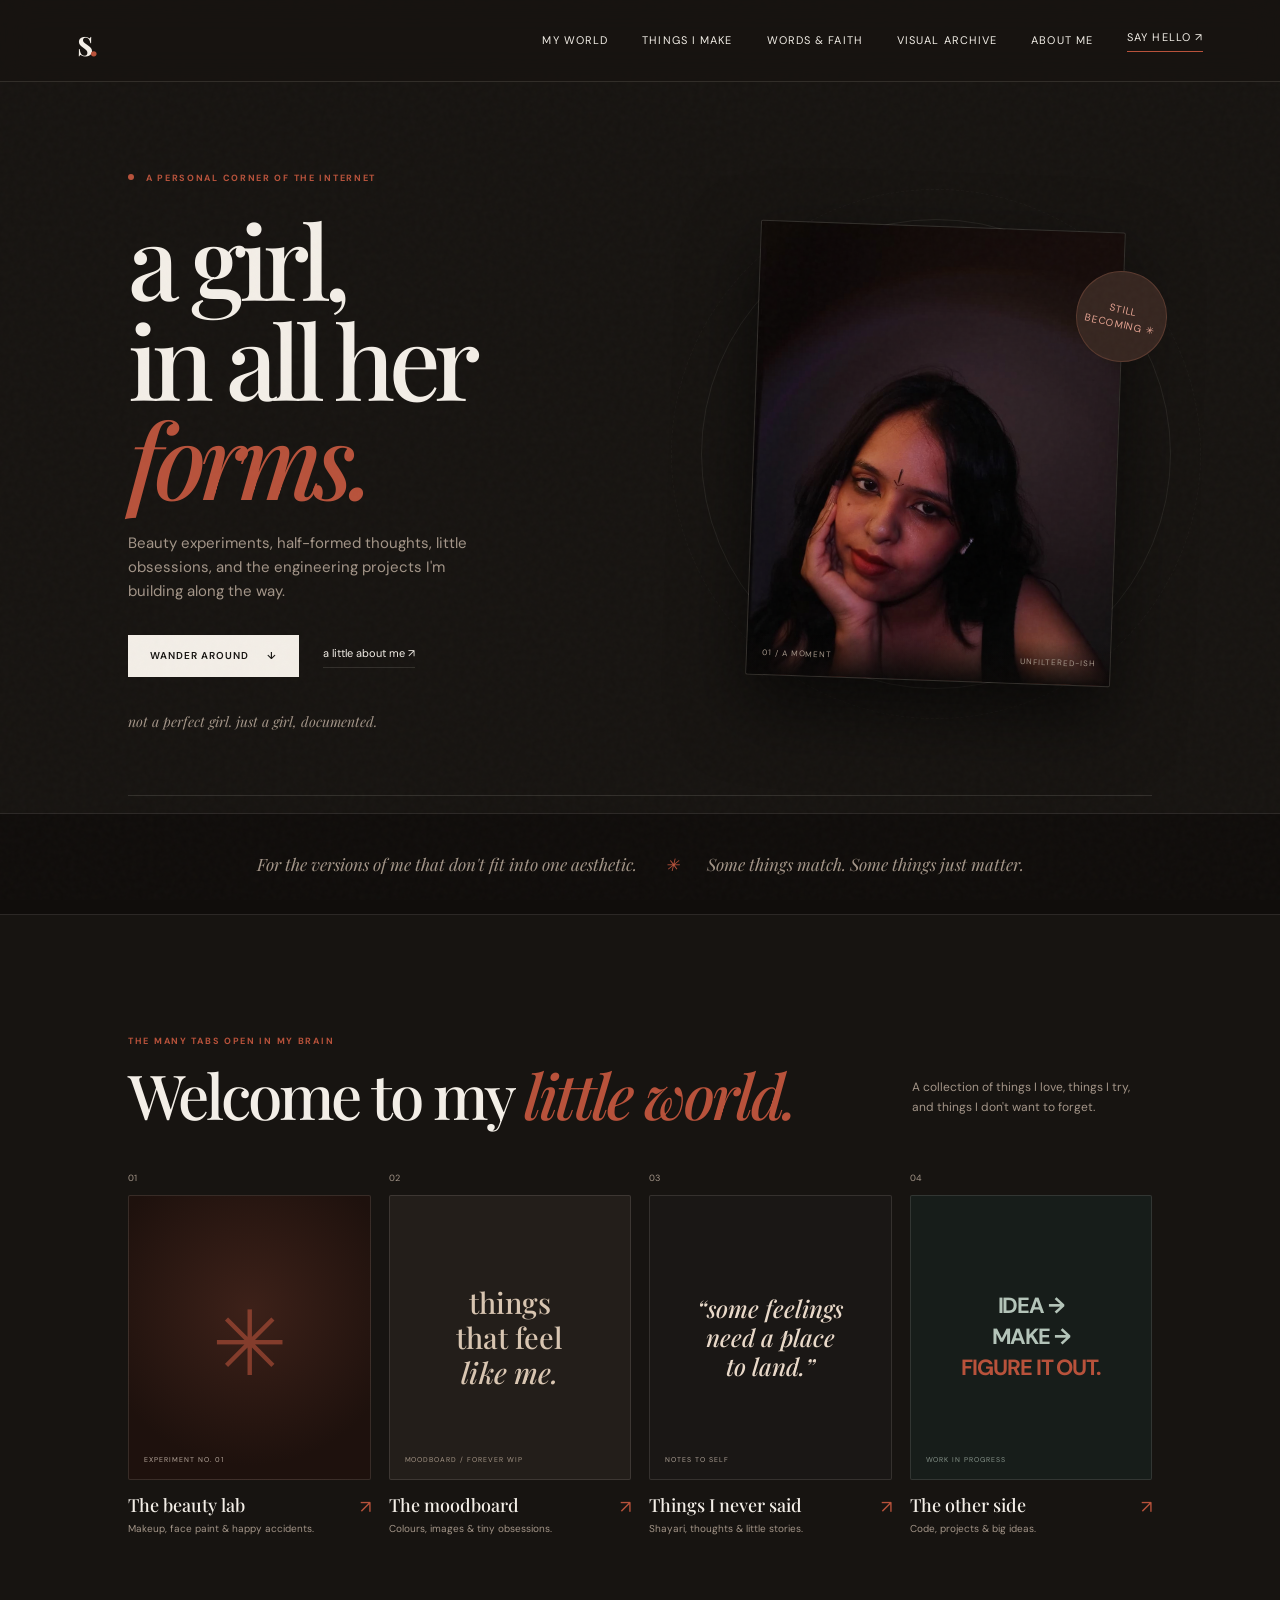
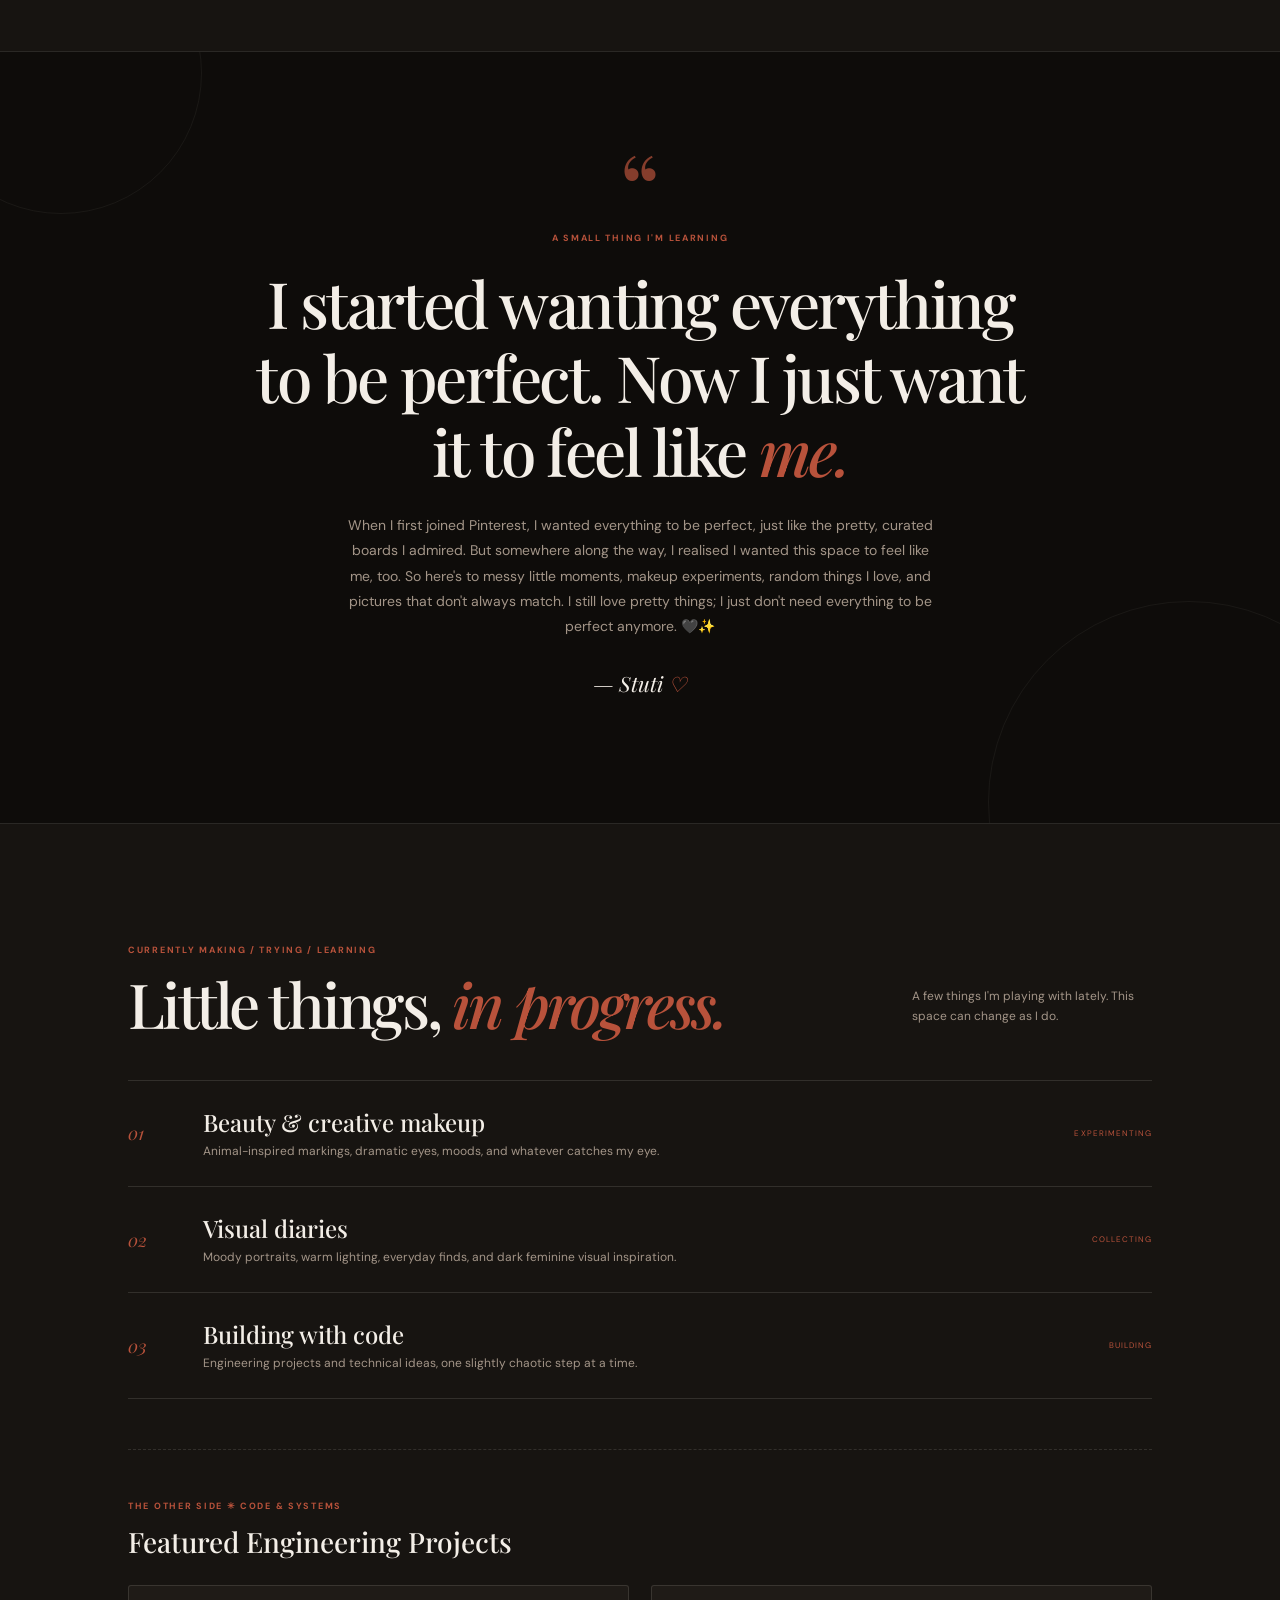
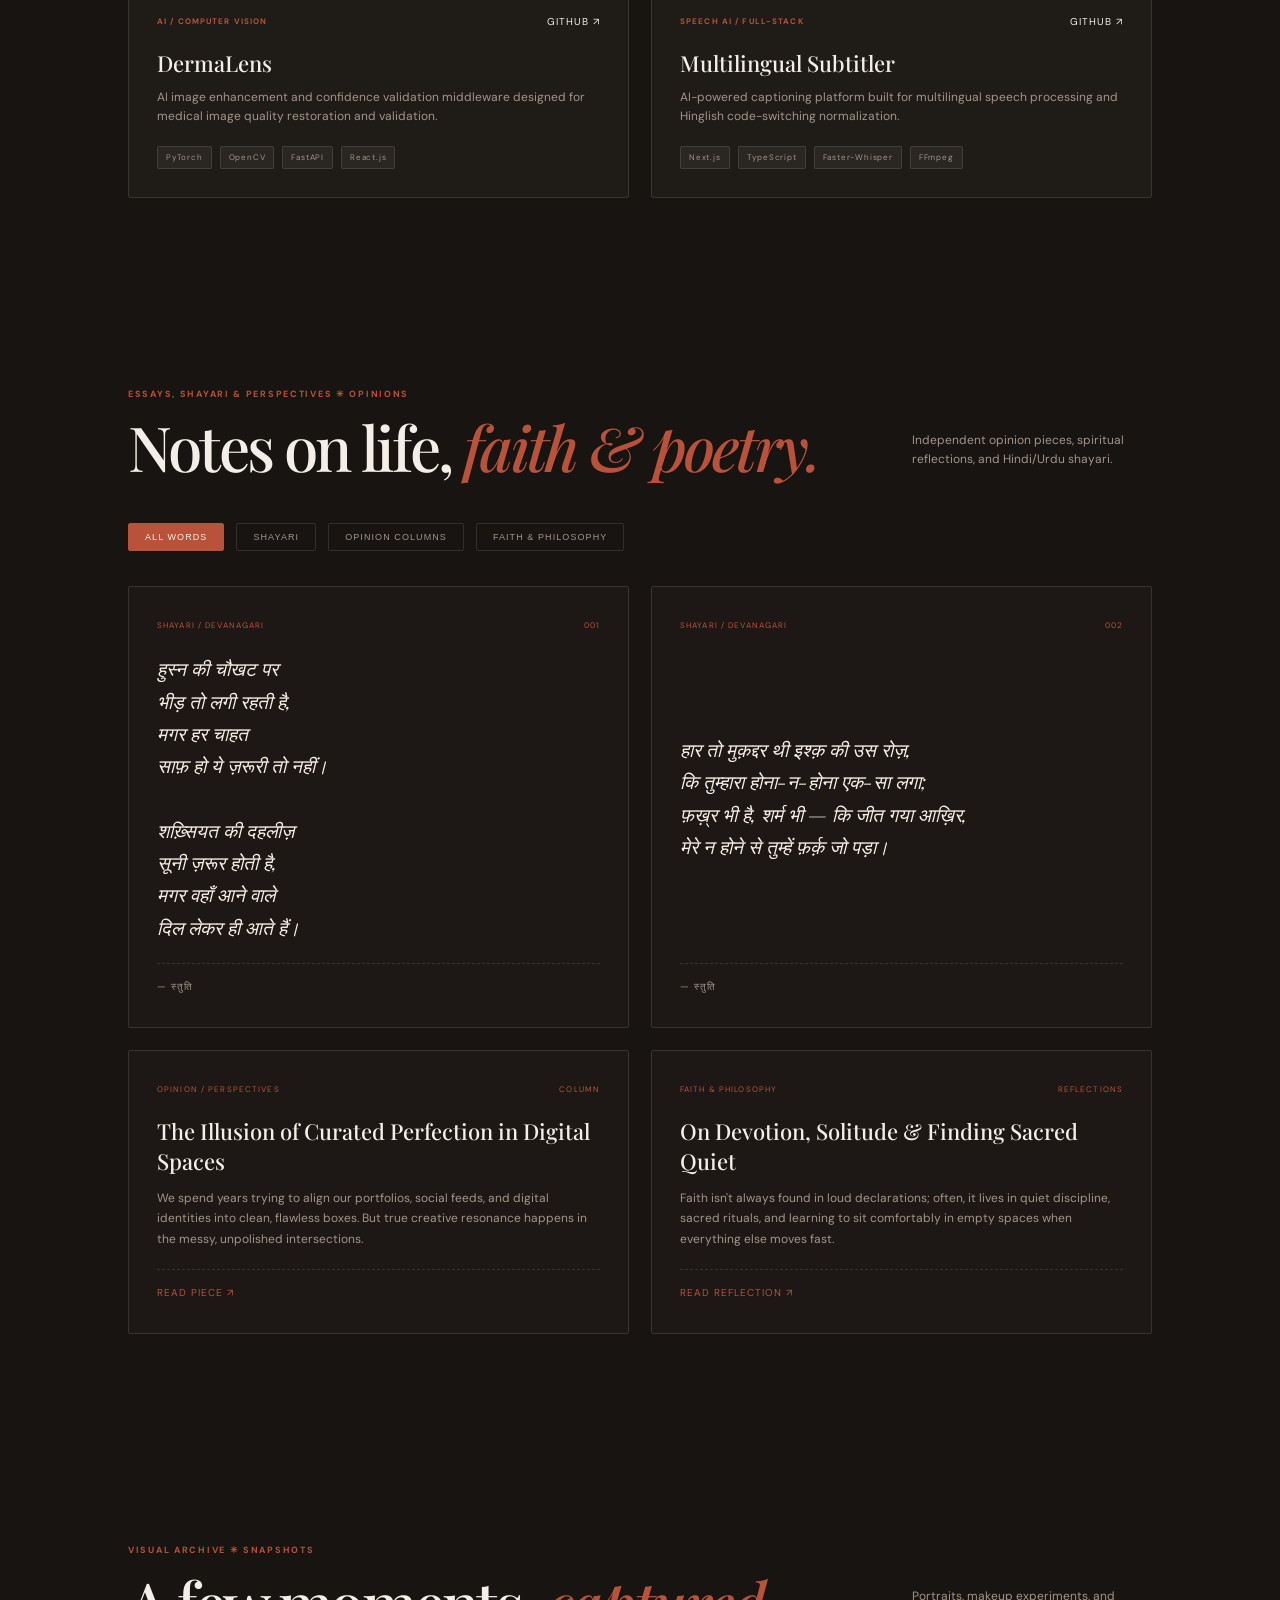
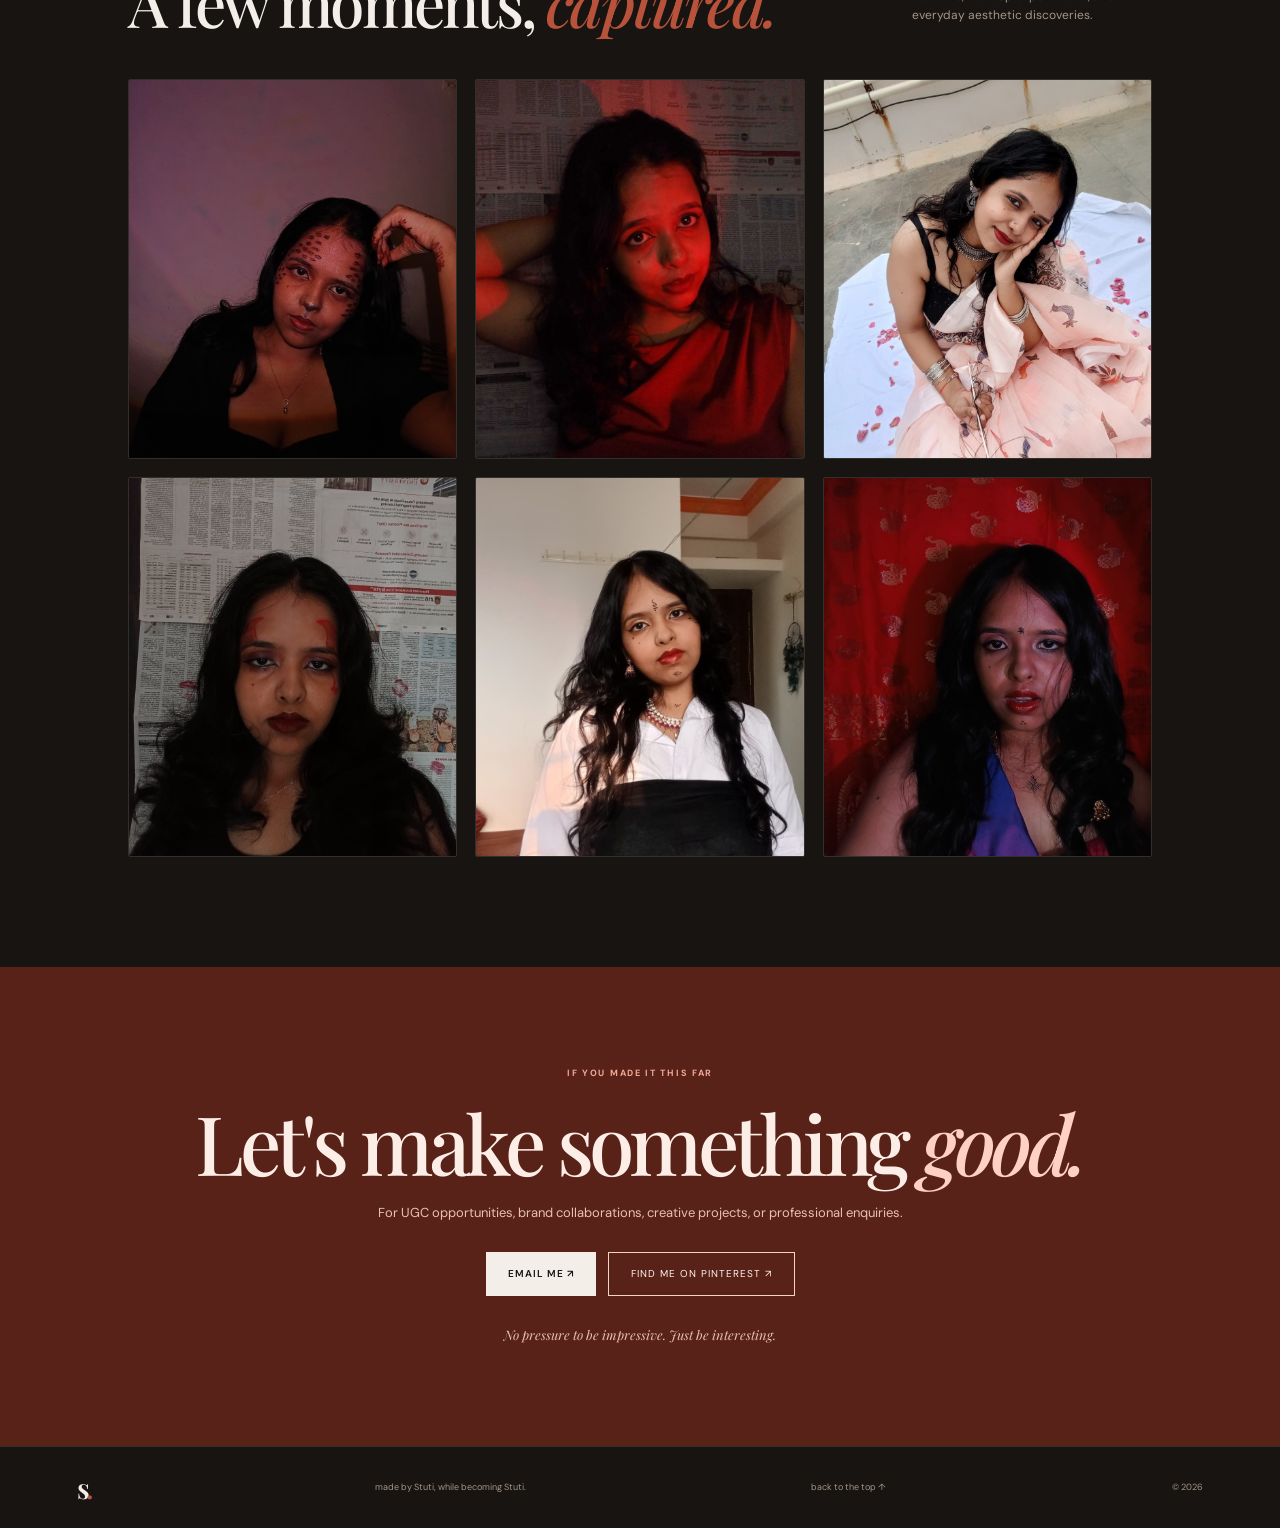
==== commit edbbb025: "fix: update branding to Stuti and correct head meta tags" ====
--- a/index.html
+++ b/index.html
@@ -4,8 +4,15 @@
   <meta charset="utf-8">
   <meta name="viewport" content="width=device-width, initial-scale=1">
   <meta name="theme-color" content="#171411">
-  <meta name="description" content="Kirti's personal corner of the internet — beauty, creative experiments, words, and things in progress.">
-  <title>Kirti — a girl, in all her forms</title>
+  <meta name="description" content="Stuti's personal corner of the internet — beauty, creative experiments, words, and things in progress.">
+
+  <!-- Open Graph / Social Preview Meta Tags -->
+  <meta property="og:title" content="Stuti — a girl, in all her forms">
+  <meta property="og:description" content="Personal corner of the internet — creative experiments, engineering builds, and words.">
+  <meta property="og:image" content="https://stutikatiyar.github.io/contentportfolio/assets/portrait-4.jpg">
+  <meta property="og:url" content="https://stutikatiyar.github.io/contentportfolio/">
+
+  <title>Stuti — a girl, in all her forms</title>
   <link rel="preconnect" href="https://fonts.googleapis.com">
   <link rel="preconnect" href="https://fonts.gstatic.com" crossorigin>
   <link href="https://fonts.googleapis.com/css2?family=DM+Sans:wght@400;500;600;700&family=Playfair+Display:ital,wght@0,500;0,600;0,700;1,500;1,600&display=swap" rel="stylesheet">
@@ -14,7 +21,7 @@
 <body>
   <div class="grain" aria-hidden="true"></div>
   <header class="site-header">
-    <a class="wordmark" href="#home" aria-label="Kirti home">k<span>.</span></a>
+    <a class="wordmark" href="#home" aria-label="Stuti home">s<span>.</span></a>
     <nav aria-label="Main navigation">
       <a href="#world">my world</a>
       <a href="#creates">things I make</a>
@@ -40,9 +47,9 @@
       </div>
       <div class="hero-art">
         <div class="hero-image hero-slideshow">
-          <img class="slide active" src="assets/portrait-1.jpg" alt="Kirti portrait 4">
-          <img class="slide" src="assets/portrait-2.jpg" alt="Kirti portrait 5">
-          <img class="slide" src="assets/portrait-3.jpg" alt="Kirti portrait 6">
+          <img class="slide active" src="assets/portrait-1.jpg" alt="Stuti portrait 1">
+          <img class="slide" src="assets/portrait-2.jpg" alt="Stuti portrait 2">
+          <img class="slide" src="assets/portrait-3.jpg" alt="Stuti portrait 3">
           
           <div class="image-caption">
             <span>01 / A MOMENT</span>
@@ -92,7 +99,7 @@
       <p class="eyebrow">A SMALL THING I'M LEARNING</p>
       <h2>I started wanting everything to be perfect. Now I just want it to feel like <em>me.</em></h2>
       <p class="manifesto-body">When I first joined Pinterest, I wanted everything to be perfect, just like the pretty, curated boards I admired. But somewhere along the way, I realised I wanted this space to feel like me, too. So here's to messy little moments, makeup experiments, random things I love, and pictures that don't always match. I still love pretty things; I just don't need everything to be perfect anymore. 🖤✨</p>
-      <p class="signature">— Kirti <span>♡</span></p>
+      <p class="signature">— Stuti <span>♡</span></p>
     </section>
 
     <!-- SECTION: Things I Make & Engineering Builds -->
@@ -251,27 +258,27 @@
 
       <div class="gallery-grid">
         <div class="gallery-item">
-          <img src="assets/portrait-4.jpg" alt="Kirti portrait experiment 4">
+          <img src="assets/portrait-4.jpg" alt="Stuti portrait experiment 4">
           <div class="gallery-overlay"><span>MAKEUP / CREATIVE MARKINGS</span></div>
         </div>
         <div class="gallery-item">
-          <img src="assets/portrait-5.jpg" alt="Kirti portrait experiment 5">
+          <img src="assets/portrait-5.jpg" alt="Stuti portrait experiment 5">
           <div class="gallery-overlay"><span>WARM LIGHT / STILLS</span></div>
         </div>
         <div class="gallery-item">
-          <img src="assets/portrait-6.jpg" alt="Kirti portrait experiment 6">
+          <img src="assets/portrait-6.jpg" alt="Stuti portrait experiment 6">
           <div class="gallery-overlay"><span>VISUAL DIARY / UNFILTERED</span></div>
         </div>
         <div class="gallery-item">
-          <img src="assets/portrait-7.jpg" alt="Kirti portrait experiment 7">
+          <img src="assets/portrait-7.jpg" alt="Stuti portrait experiment 7">
           <div class="gallery-overlay"><span>DARK ACADEMIA / MOOD</span></div>
         </div>
         <div class="gallery-item">
-          <img src="assets/portrait-8.jpg" alt="Kirti portrait experiment 8">
+          <img src="assets/portrait-8.jpg" alt="Stuti portrait experiment 8">
           <div class="gallery-overlay"><span>SILHOUETTE / SHADOWS</span></div>
         </div>
         <div class="gallery-item">
-          <img src="assets/portrait-9.jpg" alt="Kirti portrait experiment 9">
+          <img src="assets/portrait-9.jpg" alt="Stuti portrait experiment 9">
           <div class="gallery-overlay"><span>EXPRESSION / CLOSE UP</span></div>
         </div>
       </div>
@@ -289,7 +296,7 @@
     </section>
   </main>
 
-  <footer class="site-footer"><a class="wordmark" href="#home">k<span>.</span></a><p>made by Stuti, while becoming Stuti.</p><a href="#home">back to the top ↑</a><span>© <span id="year"></span></span></footer>
+  <footer class="site-footer"><a class="wordmark" href="#home">s<span>.</span></a><p>made by Stuti, while becoming Stuti.</p><a href="#home">back to the top ↑</a><span>© <span id="year"></span></span></footer>
   <script src="script.js"></script>
 </body>
 </html>
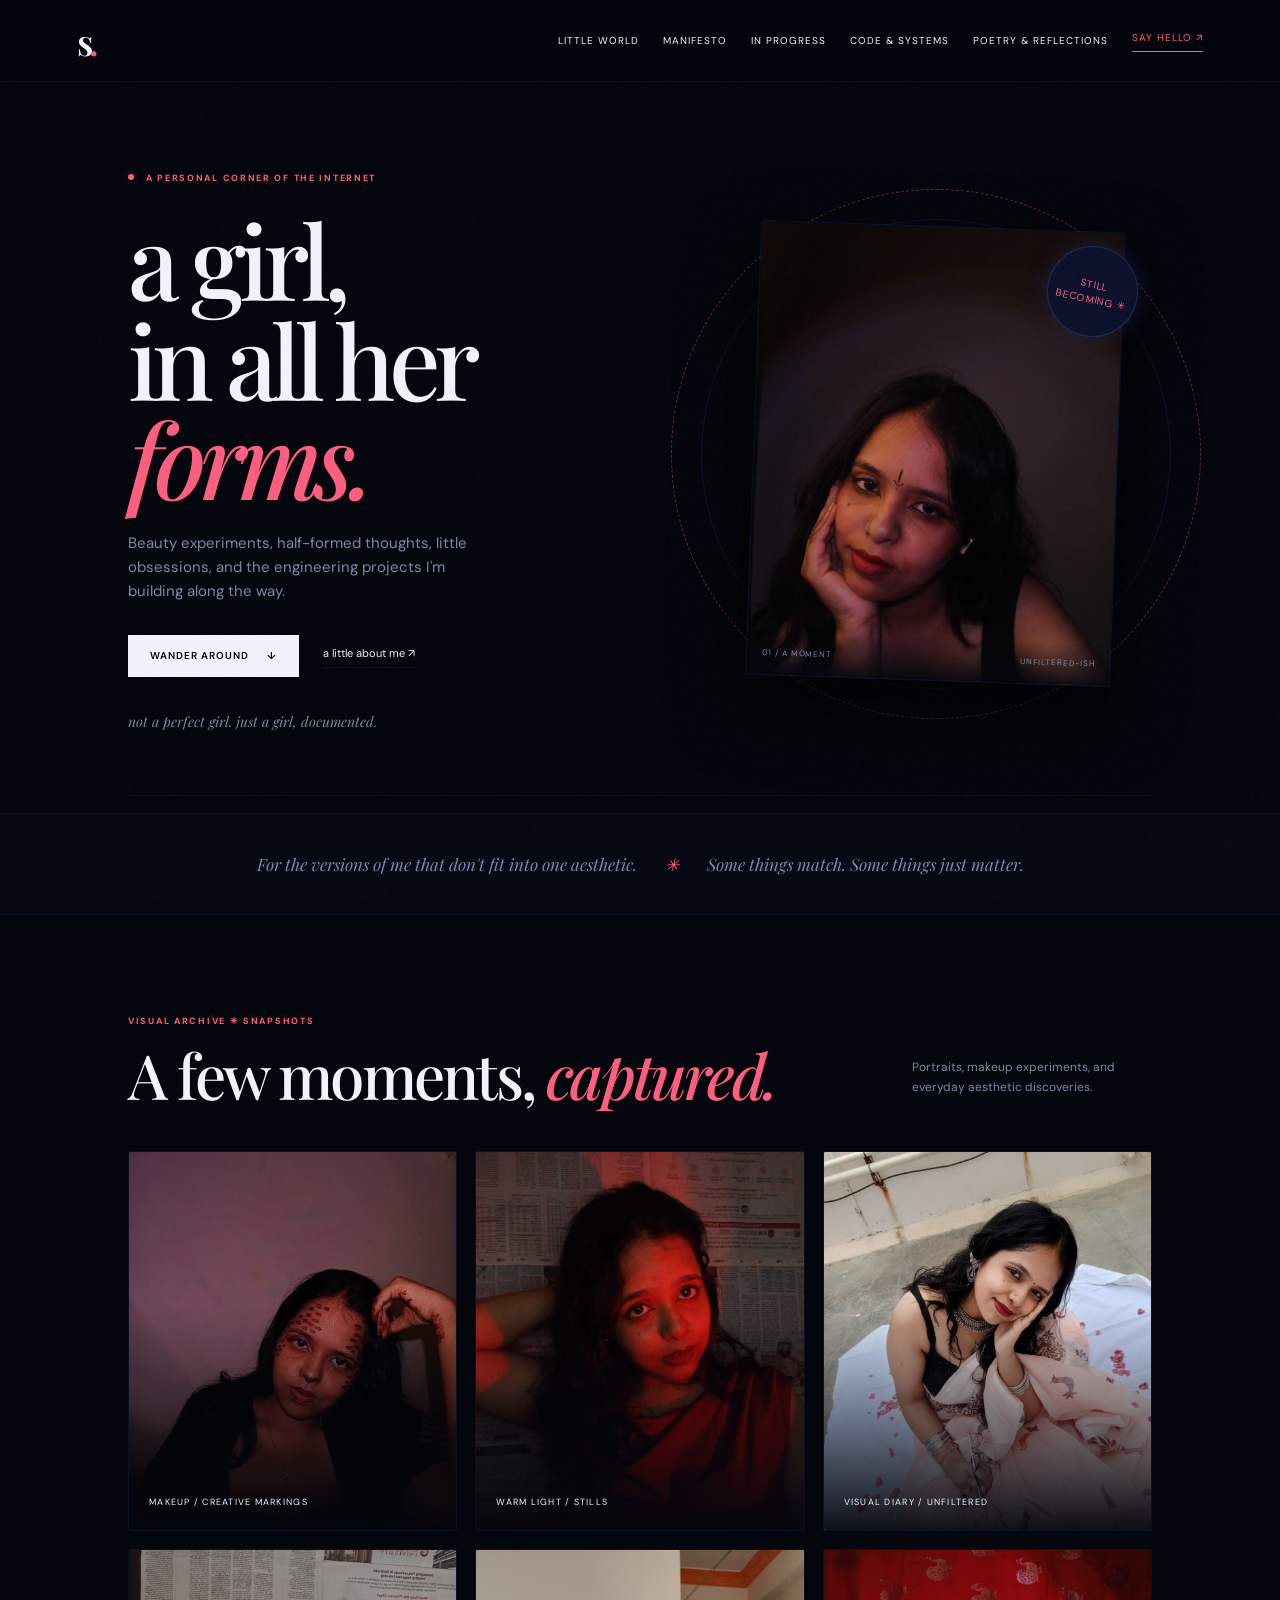
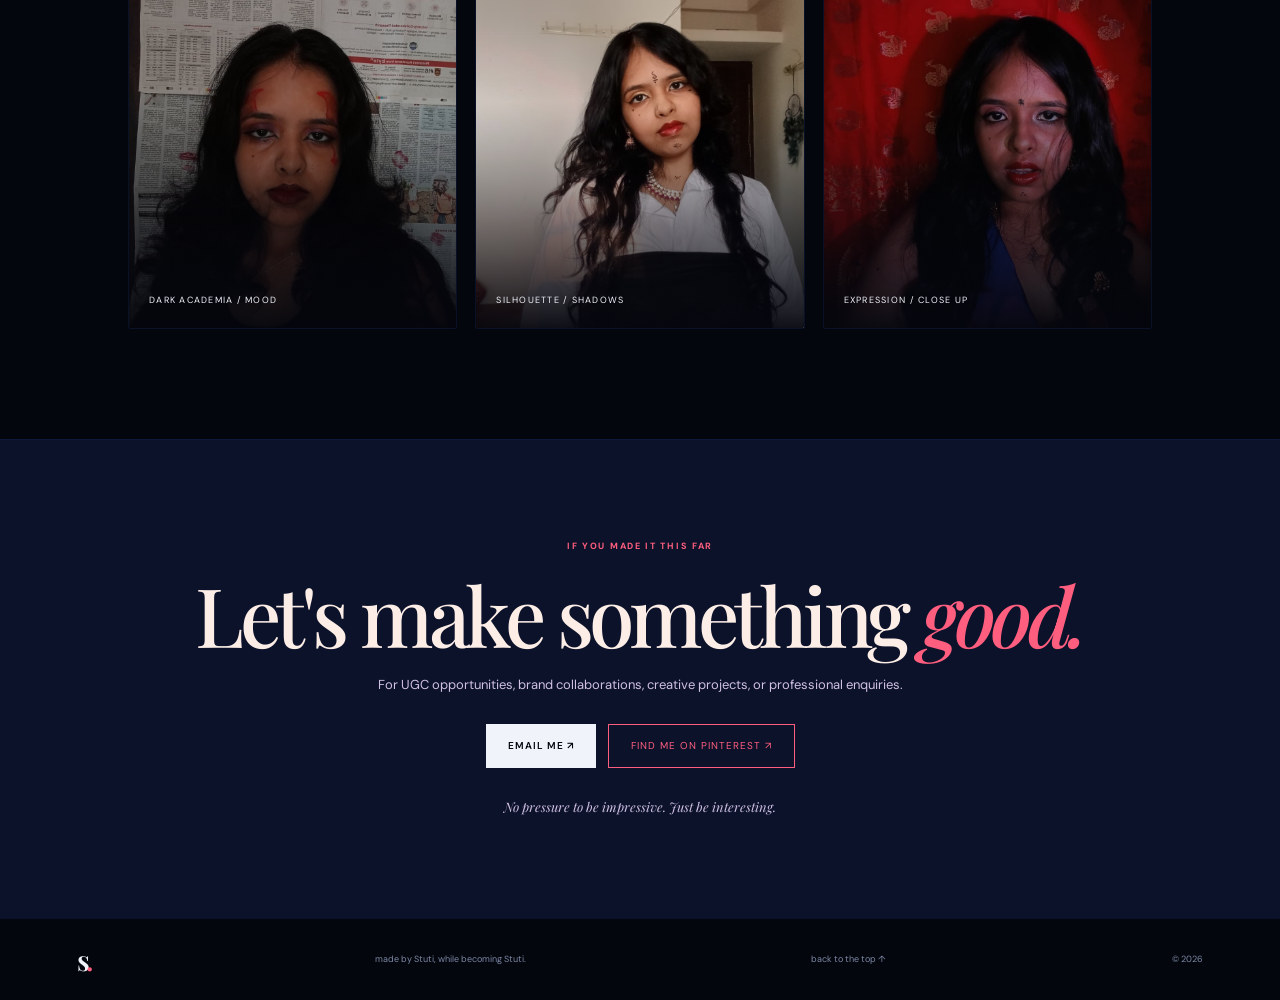
==== commit 8ccffb66: "feat: establish dark indigo and neon coral design system" ====
--- a/index.html
+++ b/index.html
@@ -3,14 +3,8 @@
 <head>
   <meta charset="utf-8">
   <meta name="viewport" content="width=device-width, initial-scale=1">
-  <meta name="theme-color" content="#171411">
+  <meta name="theme-color" content="#04060d">
   <meta name="description" content="Stuti's personal corner of the internet — beauty, creative experiments, words, and things in progress.">
-
-  <!-- Open Graph / Social Preview Meta Tags -->
-  <meta property="og:title" content="Stuti — a girl, in all her forms">
-  <meta property="og:description" content="Personal corner of the internet — creative experiments, engineering builds, and words.">
-  <meta property="og:image" content="https://stutikatiyar.github.io/contentportfolio/assets/portrait-4.jpg">
-  <meta property="og:url" content="https://stutikatiyar.github.io/contentportfolio/">
 
   <title>Stuti — a girl, in all her forms</title>
   <link rel="preconnect" href="https://fonts.googleapis.com">
@@ -20,28 +14,30 @@
 </head>
 <body>
   <div class="grain" aria-hidden="true"></div>
+  
   <header class="site-header">
-    <a class="wordmark" href="#home" aria-label="Stuti home">s<span>.</span></a>
+    <a class="wordmark" href="index.html" aria-label="Stuti home">s<span>.</span></a>
     <nav aria-label="Main navigation">
-      <a href="#world">my world</a>
-      <a href="#creates">things I make</a>
-      <a href="#reflections">words & faith</a>
-      <a href="#gallery">visual archive</a>
-      <a href="#about">about me</a>
-      <a class="nav-contact" href="#contact">say hello ↗</a>
+      <a href="world.html">LITTLE WORLD</a>
+      <a href="manifesto.html">MANIFESTO</a>
+      <a href="creates.html">IN PROGRESS</a>
+      <a href="tech.html">CODE &amp; SYSTEMS</a>
+      <a href="reflections.html">POETRY &amp; REFLECTIONS</a>
+      <a class="nav-contact" href="#contact">SAY HELLO ↗</a>
     </nav>
     <button class="menu-toggle" aria-label="Toggle menu" aria-expanded="false">☰</button>
   </header>
 
   <main>
+    <!-- HERO LANDING SECTION -->
     <section class="hero" id="home">
       <div class="hero-copy">
         <p class="eyebrow"><span class="dot"></span> a personal corner of the internet</p>
         <h1>a girl,<br>in all her <em>forms.</em></h1>
         <p class="hero-intro">Beauty experiments, half-formed thoughts, little obsessions, and the engineering projects I'm building along the way.</p>
         <div class="hero-actions">
-          <a class="button button-light" href="#world">wander around <span>↓</span></a>
-          <a class="text-link" href="#about">a little about me ↗</a>
+          <a class="button button-light" href="world.html">wander around <span>↓</span></a>
+          <a class="text-link" href="manifesto.html">a little about me ↗</a>
         </div>
         <p class="hand-note">not a perfect girl. just a girl, documented.</p>
       </div>
@@ -63,190 +59,14 @@
       <div class="hero-bottom"><span>SCROLL A LITTLE</span><span>✳</span><span>BUILT WITH FEELING IN BENGALURU</span></div>
     </section>
 
+    <!-- INTRO STRIP -->
     <section class="intro-strip">
       <p>For the versions of me that don't fit into one aesthetic.</p>
       <span>✳</span>
       <p>Some things match. Some things just matter.</p>
     </section>
 
-    <section class="section world-section" id="world">
-      <div class="section-heading">
-        <div><p class="eyebrow">THE MANY TABS OPEN IN MY BRAIN</p><h2>Welcome to my <em>little world.</em></h2></div>
-        <p class="section-aside">A collection of things I love, things I try, and things I don't want to forget.</p>
-      </div>
-      <div class="world-grid">
-        <a class="world-card card-beauty" href="#creates">
-          <div class="card-number">01</div><div class="card-art art-beauty"><span>✳</span><small>EXPERIMENT NO. 01</small></div>
-          <div class="card-meta"><div><h3>The beauty lab</h3><p>Makeup, face paint & happy accidents.</p></div><span class="arrow">↗</span></div>
-        </a>
-        <a class="world-card card-mood" href="#gallery">
-          <div class="card-number">02</div><div class="card-art art-mood"><span>things<br>that feel<br><em>like me.</em></span><small>MOODBOARD / FOREVER WIP</small></div>
-          <div class="card-meta"><div><h3>The moodboard</h3><p>Colours, images & tiny obsessions.</p></div><span class="arrow">↗</span></div>
-        </a>
-        <a class="world-card card-words" href="#reflections">
-          <div class="card-number">03</div><div class="card-art art-words"><span>“some feelings<br>need a place<br>to land.”</span><small>NOTES TO SELF</small></div>
-          <div class="card-meta"><div><h3>Things I never said</h3><p>Shayari, thoughts & little stories.</p></div><span class="arrow">↗</span></div>
-        </a>
-        <a class="world-card card-build" href="#creates">
-          <div class="card-number">04</div><div class="card-art art-build"><span>IDEA →<br>MAKE →<br><em>FIGURE IT OUT.</em></span><small>WORK IN PROGRESS</small></div>
-          <div class="card-meta"><div><h3>The other side</h3><p>Code, projects & big ideas.</p></div><span class="arrow">↗</span></div>
-        </a>
-      </div>
-    </section>
-
-    <section class="manifesto" id="about">
-      <div class="manifesto-mark">“</div>
-      <p class="eyebrow">A SMALL THING I'M LEARNING</p>
-      <h2>I started wanting everything to be perfect. Now I just want it to feel like <em>me.</em></h2>
-      <p class="manifesto-body">When I first joined Pinterest, I wanted everything to be perfect, just like the pretty, curated boards I admired. But somewhere along the way, I realised I wanted this space to feel like me, too. So here's to messy little moments, makeup experiments, random things I love, and pictures that don't always match. I still love pretty things; I just don't need everything to be perfect anymore. 🖤✨</p>
-      <p class="signature">— Stuti <span>♡</span></p>
-    </section>
-
-    <!-- SECTION: Things I Make & Engineering Builds -->
-    <section class="section creates-section" id="creates">
-      <div class="section-heading">
-        <div><p class="eyebrow">CURRENTLY MAKING / TRYING / LEARNING</p><h2>Little things, <em>in progress.</em></h2></div>
-        <p class="section-aside">A few things I'm playing with lately. This space can change as I do.</p>
-      </div>
-      <div class="create-list">
-        <article class="create-item"><span class="create-index">01</span><div><h3>Beauty & creative makeup</h3><p>Animal-inspired markings, dramatic eyes, moods, and whatever catches my eye.</p></div><span class="status">EXPERIMENTING</span></article>
-        <article class="create-item"><span class="create-index">02</span><div><h3>Visual diaries</h3><p>Moody portraits, warm lighting, everyday finds, and dark feminine visual inspiration.</p></div><span class="status">COLLECTING</span></article>
-        <article class="create-item"><span class="create-index">03</span><div><h3>Building with code</h3><p>Engineering projects and technical ideas, one slightly chaotic step at a time.</p></div><span class="status">BUILDING</span></article>
-      </div>
-
-      <!-- Tech Projects Feature Grid -->
-      <div class="tech-grid-heading">
-        <p class="eyebrow">THE OTHER SIDE ✳ CODE & SYSTEMS</p>
-        <h3>Featured Engineering Projects</h3>
-      </div>
-
-      <div class="projects-grid">
-        <div class="project-card">
-          <div class="project-header">
-            <span class="project-tag">AI / COMPUTER VISION</span>
-            <div class="project-links">
-              <a href="https://github.com/stutikatiyar" target="_blank" rel="noreferrer">github ↗</a>
-            </div>
-          </div>
-          <h4>DermaLens</h4>
-          <p>AI image enhancement and confidence validation middleware designed for medical image quality restoration and validation.</p>
-          <div class="tech-stack">
-            <span>PyTorch</span>
-            <span>OpenCV</span>
-            <span>FastAPI</span>
-            <span>React.js</span>
-          </div>
-        </div>
-
-        <div class="project-card">
-          <div class="project-header">
-            <span class="project-tag">SPEECH AI / FULL-STACK</span>
-            <div class="project-links">
-              <a href="https://github.com/stutikatiyar" target="_blank" rel="noreferrer">github ↗</a>
-            </div>
-          </div>
-          <h4>Multilingual Subtitler</h4>
-          <p>AI-powered captioning platform built for multilingual speech processing and Hinglish code-switching normalization.</p>
-          <div class="tech-stack">
-            <span>Next.js</span>
-            <span>TypeScript</span>
-            <span>Faster-Whisper</span>
-            <span>FFmpeg</span>
-          </div>
-        </div>
-      </div>
-    </section>
-
-    <!-- SECTION: Words, Opinions & Reflections -->
-    <section class="section essays-section" id="reflections">
-      <div class="section-heading">
-        <div>
-          <p class="eyebrow">ESSAYS, SHAYARI & PERSPECTIVES ✳ OPINIONS</p>
-          <h2>Notes on life, <em>faith & poetry.</em></h2>
-        </div>
-        <p class="section-aside">Independent opinion pieces, spiritual reflections, and Hindi/Urdu shayari.</p>
-      </div>
-
-      <!-- Category Filter Tabs -->
-      <div class="essay-tabs">
-        <button class="essay-tab active" data-category="all">All Words</button>
-        <button class="essay-tab" data-category="shayari">Shayari</button>
-        <button class="essay-tab" data-category="opinions">Opinion Columns</button>
-        <button class="essay-tab" data-category="faith">Faith & Philosophy</button>
-      </div>
-
-      <div class="essays-grid">
-        <!-- Shayari Card 1 -->
-        <article class="essay-card" data-category="shayari">
-          <div class="essay-meta">
-            <span class="essay-tag">SHAYARI / DEVANAGARI</span>
-            <span class="essay-date">001</span>
-          </div>
-          <p class="essay-poetry">
-            हुस्न की चौखट पर<br>
-            भीड़ तो लगी रहती है,<br>
-            मगर हर चाहत<br>
-            साफ़ हो ये ज़रूरी तो नहीं।<br><br>
-            शख़्सियत की दहलीज़<br>
-            सूनी ज़रूर होती है,<br>
-            मगर वहाँ आने वाले<br>
-            दिल लेकर ही आते हैं।
-          </p>
-          <div class="essay-footer">
-            <span>— स्तुति</span>
-          </div>
-        </article>
-
-        <!-- Shayari Card 2 -->
-        <article class="essay-card" data-category="shayari">
-          <div class="essay-meta">
-            <span class="essay-tag">SHAYARI / DEVANAGARI</span>
-            <span class="essay-date">002</span>
-          </div>
-          <p class="essay-poetry">
-            हार तो मुक़द्दर थी इश्क़ की उस रोज़,<br>
-            कि तुम्हारा होना-न-होना एक-सा लगा;<br>
-            फ़ख़्र भी है, शर्म भी — कि जीत गया आख़िर,<br>
-            मेरे न होने से तुम्हें फ़र्क़ जो पड़ा।
-          </p>
-          <div class="essay-footer">
-            <span>— स्तुति</span>
-          </div>
-        </article>
-
-        <!-- Opinion Column Card -->
-        <article class="essay-card" data-category="opinions">
-          <div class="essay-meta">
-            <span class="essay-tag">OPINION / PERSPECTIVES</span>
-            <span class="essay-date">COLUMN</span>
-          </div>
-          <h4>The Illusion of Curated Perfection in Digital Spaces</h4>
-          <p class="essay-excerpt">
-            We spend years trying to align our portfolios, social feeds, and digital identities into clean, flawless boxes. But true creative resonance happens in the messy, unpolished intersections.
-          </p>
-          <div class="essay-footer">
-            <a href="#" class="essay-link">read piece ↗</a>
-          </div>
-        </article>
-
-        <!-- Faith & Philosophy Card -->
-        <article class="essay-card" data-category="faith">
-          <div class="essay-meta">
-            <span class="essay-tag">FAITH & PHILOSOPHY</span>
-            <span class="essay-date">REFLECTIONS</span>
-          </div>
-          <h4>On Devotion, Solitude & Finding Sacred Quiet</h4>
-          <p class="essay-excerpt">
-            Faith isn't always found in loud declarations; often, it lives in quiet discipline, sacred rituals, and learning to sit comfortably in empty spaces when everything else moves fast.
-          </p>
-          <div class="essay-footer">
-            <a href="#" class="essay-link">read reflection ↗</a>
-          </div>
-        </article>
-      </div>
-    </section>
-
-    <!-- SECTION: Visual Diary Gallery -->
+    <!-- VISUAL ARCHIVE GALLERY -->
     <section class="section gallery-section" id="gallery">
       <div class="section-heading">
         <div>
@@ -284,6 +104,7 @@
       </div>
     </section>
 
+    <!-- CONTACT SECTION -->
     <section class="contact-section" id="contact">
       <p class="eyebrow">IF YOU MADE IT THIS FAR</p>
       <h2>Let's make something <em>good.</em></h2>
@@ -296,7 +117,13 @@
     </section>
   </main>
 
-  <footer class="site-footer"><a class="wordmark" href="#home">s<span>.</span></a><p>made by Stuti, while becoming Stuti.</p><a href="#home">back to the top ↑</a><span>© <span id="year"></span></span></footer>
+  <footer class="site-footer">
+    <a class="wordmark" href="index.html">s<span>.</span></a>
+    <p>made by Stuti, while becoming Stuti.</p>
+    <a href="#home">back to the top ↑</a>
+    <span>© <span id="year"></span></span>
+  </footer>
+
   <script src="script.js"></script>
 </body>
 </html>
--- a/styles.css
+++ b/styles.css
@@ -1,89 +1,272 @@
-*{box-sizing:border-box}
-:root{
-  --ink:#f3eee7;
-  --paper:#171411;
-  --muted:#a39588;
-  --rust:#b8523b;
-  --rust-glow:rgba(184,82,59,0.25);
-  --line:rgba(243,238,231,0.12);
-  --card-bg:#231f1b;
-  --serif:"Playfair Display",Georgia,serif;
-  --sans:"DM Sans",Arial,sans-serif
-}
-html{scroll-behavior:smooth;scroll-padding-top:90px}
-body{margin:0;background:var(--paper);color:var(--ink);font-family:var(--sans);font-size:14px;line-height:1.6}
-a{color:inherit;text-decoration:none}
-.grain{
-  pointer-events:none;
-  position:fixed;
-  inset:0;
-  z-index:10;
-  opacity:.06;
-  background-image:url("data:image/svg+xml,%3Csvg viewBox='0 0 180 180' xmlns='http://www.w3.org/2000/svg'%3E%3Cfilter id='n'%3E%3CfeTurbulence type='fractalNoise' baseFrequency='.9' numOctaves='3' stitchTiles='stitch'/%3E%3C/filter%3E%3Crect width='100%25' height='100%25' filter='url(%23n)' opacity='.4'/%3E%3C/svg%3E")
-}
-
-.site-header{
-  height:82px;
-  padding:0 6vw;
-  display:flex;
-  align-items:center;
-  justify-content:space-between;
-  border-bottom:1px solid var(--line);
-  position:sticky;
-  top:0;
-  background:rgba(23,20,17,0.88);
-  backdrop-filter:blur(16px);
-  z-index:20
-}
-.wordmark{font:600 36px var(--serif);letter-spacing:-4px}
-.wordmark span{color:var(--rust)}
-nav{display:flex;align-items:center;gap:34px;font-size:11px;text-transform:uppercase;letter-spacing:.1em}
-nav a{transition:color .2s}
-nav a:hover,.text-link:hover{color:var(--rust)}
-.nav-contact{border-bottom:1px solid var(--rust);padding-bottom:5px}
-.menu-toggle{display:none;border:0;background:none;color:var(--ink);font-size:22px;cursor:pointer}
-
-.hero{
-  min-height:670px;
-  padding:80px 10vw 36px;
-  display:grid;
-  grid-template-columns:1fr .85fr;
-  gap:8%;
-  align-items:center;
-  position:relative;
-  overflow:hidden
-}
-.hero-copy{max-width:560px;z-index:2}
-.eyebrow{font-size:9px;letter-spacing:.19em;font-weight:700;color:var(--rust);text-transform:uppercase}
-.dot{display:inline-block;width:6px;height:6px;border-radius:50%;background:var(--rust);margin:0 8px 1px 0}
-.hero h1{font:500 clamp(62px,8vw,112px)/.97 var(--serif);letter-spacing:-.065em;margin:24px 0}
-.hero h1 em,h2 em{font-weight:500;color:var(--rust);font-style:italic}
-.hero-intro{max-width:360px;color:var(--muted);font-size:15px}
-.hero-actions{display:flex;align-items:center;gap:24px;margin-top:32px}
-.button{display:inline-flex;align-items:center;gap:18px;padding:13px 22px;font-size:10px;text-transform:uppercase;letter-spacing:.1em;transition:transform .2s,background .2s,box-shadow .2s}
-.button:hover{transform:translateY(-3px)}
-.button-light{background:var(--ink);color:var(--paper);font-weight:600}
-.button-light:hover{background:var(--rust);color:var(--ink);box-shadow:0 10px 25px var(--rust-glow)}
-.text-link{font-size:11px;border-bottom:1px solid var(--line);padding-bottom:4px}
-.hand-note{font:italic 14px var(--serif);color:var(--muted);margin-top:35px}
-
-.hero-art{position:relative;min-height:450px;display:flex;align-items:center;justify-content:center}
-.hero-image{
-  width:min(100%,365px);
-  height:455px;
-  position:relative;
-  z-index:2;
-  transform:rotate(2deg);
-  box-shadow:0 30px 70px rgba(0,0,0,0.6)
-}
-
-/* Hero Running Slideshow */
+* {
+  box-sizing: border-box;
+}
+
+:root {
+  /* DEEP INDIGO & NEON CORAL PALETTE */
+  --paper: #04060d;           /* Midnight Blue-Black Base */
+  --ink: #f0f3fa;             /* Cool Ice White */
+  --muted: #7c88a6;           /* Steel Blue Grey */
+  --line: rgba(20, 40, 90, 0.35);
+  --card-bg: #0a0e1a;         /* Dark Indigo Card Tint */
+
+  --rust: #1e2a5e;            /* Royal Midnight Blue */
+  --rust-glow: rgba(30, 42, 94, 0.45);
+
+  --pop: #ff5e7e;             /* Neon Coral Pink Accent */
+  --pop-glow: rgba(255, 94, 126, 0.28);
+
+  --serif: "Playfair Display", Georgia, serif;
+  --sans: "DM Sans", Arial, sans-serif;
+}
+
+html {
+  scroll-behavior: smooth;
+  scroll-padding-top: 95px;
+}
+
+body {
+  margin: 0;
+  background: var(--paper);
+  color: var(--ink);
+  font-family: var(--sans);
+  font-size: 14px;
+  line-height: 1.6;
+}
+
+a {
+  color: inherit;
+  text-decoration: none;
+}
+
+.grain {
+  pointer-events: none;
+  position: fixed;
+  inset: 0;
+  z-index: 10;
+  opacity: 0.04;
+  background-image: url("data:image/svg+xml,%3Csvg viewBox='0 0 180 180' xmlns='http://www.w3.org/2000/svg'%3E%3Cfilter id='n'%3E%3CfeTurbulence type='fractalNoise' baseFrequency='.9' numOctaves='3' stitchTiles='stitch'/%3E%3C/filter%3E%3Crect width='100%25' height='100%25' filter='url(%23n)' opacity='.4'/%3E%3C/svg%3E");
+}
+
+.reveal {
+  opacity: 0;
+  transform: translateY(28px);
+  transition: opacity 0.7s cubic-bezier(0.16, 1, 0.3, 1), transform 0.7s cubic-bezier(0.16, 1, 0.3, 1);
+}
+
+.reveal.active {
+  opacity: 1;
+  transform: translateY(0);
+}
+
+.site-header {
+  height: 82px;
+  padding: 0 6vw;
+  display: flex;
+  align-items: center;
+  justify-content: space-between;
+  border-bottom: 1px solid var(--line);
+  position: sticky;
+  top: 0;
+  background: rgba(4, 6, 13, 0.92);
+  backdrop-filter: blur(16px);
+  z-index: 20;
+}
+
+.wordmark {
+  font: 600 36px var(--serif);
+  letter-spacing: -4px;
+}
+
+.wordmark span {
+  color: var(--pop);
+}
+
+nav {
+  display: flex;
+  align-items: center;
+  gap: 24px;
+  font-size: 10px;
+  text-transform: uppercase;
+  letter-spacing: 0.1em;
+}
+
+nav a {
+  position: relative;
+  transition: color 0.25s ease;
+}
+
+nav a:hover,
+.text-link:hover {
+  color: var(--pop);
+}
+
+nav a::after {
+  content: "";
+  position: absolute;
+  bottom: -4px;
+  left: 0;
+  width: 0%;
+  height: 1px;
+  background: var(--pop);
+  transition: width 0.25s ease;
+}
+
+nav a:hover::after {
+  width: 100%;
+}
+
+/* Active Page Highlight for Multi-Page Navigation */
+nav a.active {
+  color: var(--pop);
+}
+
+nav a.active::after {
+  width: 100%;
+}
+
+.nav-contact {
+  border-bottom: 1px solid var(--pop);
+  padding-bottom: 5px;
+  color: var(--pop);
+}
+
+.menu-toggle {
+  display: none;
+  border: 0;
+  background: none;
+  color: var(--ink);
+  font-size: 22px;
+  cursor: pointer;
+}
+
+.hero {
+  min-height: 670px;
+  padding: 80px 10vw 36px;
+  display: grid;
+  grid-template-columns: 1fr 0.85fr;
+  gap: 8%;
+  align-items: center;
+  position: relative;
+  overflow: hidden;
+}
+
+.hero-copy {
+  max-width: 560px;
+  z-index: 2;
+}
+
+.eyebrow {
+  font-size: 9px;
+  letter-spacing: 0.19em;
+  font-weight: 700;
+  color: var(--pop);
+  text-transform: uppercase;
+}
+
+.dot {
+  display: inline-block;
+  width: 6px;
+  height: 6px;
+  border-radius: 50%;
+  background: var(--pop);
+  box-shadow: 0 0 10px var(--pop-glow);
+  margin: 0 8px 1px 0;
+}
+
+.hero h1 {
+  font: 500 clamp(62px, 8vw, 112px)/0.97 var(--serif);
+  letter-spacing: -0.065em;
+  margin: 24px 0;
+}
+
+.hero h1 em,
+h2 em {
+  font-weight: 500;
+  color: var(--pop);
+  font-style: italic;
+}
+
+.hero-intro {
+  max-width: 360px;
+  color: var(--muted);
+  font-size: 15px;
+}
+
+.hero-actions {
+  display: flex;
+  align-items: center;
+  gap: 24px;
+  margin-top: 32px;
+}
+
+.button {
+  display: inline-flex;
+  align-items: center;
+  gap: 18px;
+  padding: 13px 22px;
+  font-size: 10px;
+  text-transform: uppercase;
+  letter-spacing: 0.1em;
+  transition: transform 0.2s, background 0.2s, box-shadow 0.2s, border-color 0.2s;
+  border: none;
+  cursor: pointer;
+}
+
+.button:hover {
+  transform: translateY(-3px);
+}
+
+.button-light {
+  background: var(--ink);
+  color: var(--paper);
+  font-weight: 600;
+}
+
+.button-light:hover {
+  background: var(--pop);
+  color: var(--paper);
+  box-shadow: 0 10px 25px var(--pop-glow);
+}
+
+.text-link {
+  font-size: 11px;
+  border-bottom: 1px solid var(--line);
+  padding-bottom: 4px;
+}
+
+.hand-note {
+  font: italic 14px var(--serif);
+  color: var(--muted);
+  margin-top: 35px;
+}
+
+.hero-art {
+  position: relative;
+  min-height: 450px;
+  width: min(100%, 365px);
+  margin: 0 auto;
+  display: flex;
+  align-items: center;
+  justify-content: center;
+}
+
+.hero-image {
+  width: 100%;
+  height: 455px;
+  position: relative;
+  z-index: 2;
+  transform: rotate(2deg);
+  box-shadow: 0 30px 70px rgba(0, 0, 0, 0.85);
+}
+
 .hero-slideshow {
   position: relative;
   overflow: hidden;
   border-radius: 2px;
   border: 1px solid var(--line);
 }
+
 .hero-slideshow .slide {
   position: absolute;
   inset: 0;
@@ -94,10 +277,12 @@
   transition: opacity 1.2s ease-in-out;
   z-index: 1;
 }
+
 .hero-slideshow .slide.active {
   opacity: 1;
   z-index: 2;
 }
+
 .hero-slideshow .image-caption {
   position: absolute;
   bottom: 0;
@@ -106,127 +291,393 @@
   padding: 15px;
   display: flex;
   justify-content: space-between;
-  background: linear-gradient(transparent, rgba(10,8,7,0.92));
+  background: linear-gradient(transparent, rgba(4, 6, 13, 0.92));
   font-size: 8px;
   text-transform: uppercase;
-  letter-spacing: .12em;
+  letter-spacing: 0.12em;
   color: var(--muted);
   z-index: 3;
 }
 
-.orbit{position:absolute;border:1px solid rgba(243,238,231,0.08);border-radius:50%;width:470px;height:470px}
-.orbit-two{width:530px;height:530px;border-style:dashed;opacity:.4}
-.stamp{
-  position:absolute;
-  right:-15px;
-  top:45px;
-  background:#362620;
-  color:#e8a593;
-  border:1px solid #59392e;
-  border-radius:50%;
-  width:91px;
-  height:91px;
-  display:grid;
-  place-content:center;
-  text-align:center;
-  font-size:10px;
-  line-height:1.5;
-  letter-spacing:.08em;
-  transform:rotate(12deg);
-  z-index:3
-}
-.hero-bottom{grid-column:1/-1;display:flex;justify-content:space-between;border-top:1px solid var(--line);padding-top:18px;font-size:8px;letter-spacing:.16em;color:var(--muted)}
-
-.intro-strip{display:flex;justify-content:center;align-items:center;gap:28px;padding:22px 5vw;background:#100d0b;color:var(--muted);font:italic 17px var(--serif);text-align:center;border-top:1px solid var(--line);border-bottom:1px solid var(--line)}
-.intro-strip span{color:var(--rust)}
-
-.section{padding:110px 10vw}
-.section-heading{display:flex;justify-content:space-between;align-items:end;gap:35px;margin-bottom:42px}
-.section-heading h2{font:500 clamp(38px,5vw,62px)/1.1 var(--serif);letter-spacing:-.045em;margin:12px 0 0}
-.section-aside{max-width:240px;color:var(--muted);font-size:12px}
-
-.world-grid{display:grid;grid-template-columns:repeat(4,1fr);gap:18px}
-.world-card{position:relative;min-width:0}
-.card-number{font-size:9px;color:var(--muted);margin-bottom:10px}
-.card-art{height:285px;position:relative;display:flex;align-items:center;justify-content:center;overflow:hidden;padding:18px;border-radius:2px;border:1px solid var(--line);transition:transform .3s,border-color .3s}
-.card-art>span{font:500 28px/1.2 var(--serif);text-align:center}
-.card-art small{position:absolute;bottom:14px;left:15px;font-size:7px;letter-spacing:.14em;opacity:.7}
-.art-beauty{background:radial-gradient(circle at 50% 40%,#3d2119,#1e110d 75%);color:#f5e5d7}
-.art-beauty>span{font-size:90px;color:var(--rust);opacity:.6}
-.art-mood{background:#231e1a;color:#d8c5b1}
-.art-mood>span{font-size:29px}
-.art-words{background:#1a1715;color:#e9d9c9}
-.art-words>span{font-style:italic;font-size:24px}
-.art-build{background:#171d1a;color:#b4c4b9}
-.art-build>span{font:700 22px/1.4 var(--sans);letter-spacing:-.05em}
-.art-build em{font-style:normal;color:var(--rust)}
-.card-meta{display:flex;justify-content:space-between;gap:8px;align-items:start;padding-top:13px}
-.card-meta h3{font:500 18px var(--serif);margin:0}
-.card-meta p{font-size:10px;color:var(--muted);margin:4px 0}
-.arrow{font-size:18px;color:var(--rust)}
-.world-card:hover .card-art{transform:translateY(-4px);border-color:var(--rust)}
-
-.manifesto{background:#0e0c0a;color:var(--ink);text-align:center;padding:100px 20px 105px;position:relative;overflow:hidden;border-top:1px solid var(--line);border-bottom:1px solid var(--line)}
-.manifesto:before,.manifesto:after{content:"";position:absolute;width:280px;height:280px;border:1px solid rgba(243,238,231,0.05);border-radius:50%;top:-120px;left:-80px}
-.manifesto:after{left:auto;right:-110px;top:auto;bottom:-180px;width:400px;height:400px}
-.manifesto-mark{font:100px/.7 var(--serif);color:var(--rust);opacity:.7}
-.manifesto .eyebrow{color:var(--rust)}
-.manifesto h2{font:500 clamp(36px,5vw,64px)/1.16 var(--serif);max-width:800px;margin:20px auto;letter-spacing:-.04em}
-.manifesto-body{max-width:590px;margin:25px auto;color:var(--muted);font-size:14px;line-height:1.8}
-.signature{font:italic 21px var(--serif);margin-top:30px}
-.signature span{color:var(--rust)}
-
-.creates-section{padding-bottom:90px}
-.create-list{border-top:1px solid var(--line)}
-.create-item{display:grid;grid-template-columns:55px 1fr 130px;align-items:center;gap:20px;padding:25px 0;border-bottom:1px solid var(--line)}
-.create-index{font:italic 18px var(--serif);color:var(--rust)}
-.create-item h3{font:500 24px var(--serif);margin:0}
-.create-item p{margin:4px 0 0;color:var(--muted);font-size:12px}
-.status{font-size:8px;letter-spacing:.13em;color:var(--rust);text-align:right}
-
-/* Engineering Project Grid */
+.orbit {
+  position: absolute;
+  border: 1px solid rgba(30, 42, 94, 0.4);
+  border-radius: 50%;
+  width: 470px;
+  height: 470px;
+}
+
+.orbit-two {
+  width: 530px;
+  height: 530px;
+  border-style: dashed;
+  opacity: 0.4;
+  border-color: var(--pop);
+}
+
+.stamp {
+  position: absolute;
+  right: -20px;
+  top: 20px;
+  background: #0d122b;
+  color: var(--pop);
+  border: 1px solid var(--rust);
+  border-radius: 50%;
+  width: 91px;
+  height: 91px;
+  display: grid;
+  place-content: center;
+  text-align: center;
+  font-size: 10px;
+  line-height: 1.5;
+  letter-spacing: 0.08em;
+  transform: rotate(12deg);
+  z-index: 5;
+  box-shadow: 0 0 20px rgba(30, 42, 94, 0.5);
+}
+
+.hero-bottom {
+  grid-column: 1 / -1;
+  display: flex;
+  justify-content: space-between;
+  border-top: 1px solid var(--line);
+  padding-top: 18px;
+  font-size: 8px;
+  letter-spacing: 0.16em;
+  color: var(--muted);
+}
+
+.intro-strip {
+  display: flex;
+  justify-content: center;
+  align-items: center;
+  gap: 28px;
+  padding: 22px 5vw;
+  background: #060914;
+  color: var(--muted);
+  font: italic 17px var(--serif);
+  text-align: center;
+  border-top: 1px solid var(--line);
+  border-bottom: 1px solid var(--line);
+}
+
+.intro-strip span {
+  color: var(--pop);
+}
+
+.section {
+  padding: 110px 10vw;
+}
+
+.section-heading {
+  display: flex;
+  justify-content: space-between;
+  align-items: flex-end;
+  gap: 35px;
+  margin-bottom: 42px;
+}
+
+.section-heading h2 {
+  font: 500 clamp(38px, 5vw, 62px)/1.1 var(--serif);
+  letter-spacing: -0.045em;
+  margin: 12px 0 0;
+}
+
+.section-aside {
+  max-width: 240px;
+  color: var(--muted);
+  font-size: 12px;
+}
+
+.world-grid {
+  display: grid;
+  grid-template-columns: repeat(4, 1fr);
+  gap: 18px;
+}
+
+.world-card {
+  position: relative;
+  min-width: 0;
+  transition: transform 0.3s ease;
+  cursor: pointer;
+}
+
+.card-number {
+  font-size: 9px;
+  color: var(--muted);
+  margin-bottom: 10px;
+}
+
+.card-art {
+  height: 285px;
+  position: relative;
+  display: flex;
+  align-items: center;
+  justify-content: center;
+  overflow: hidden;
+  padding: 18px;
+  border-radius: 2px;
+  border: 1px solid var(--line);
+  transition: transform 0.3s, border-color 0.3s;
+}
+
+.card-art > span {
+  font: 500 28px/1.2 var(--serif);
+  text-align: center;
+}
+
+.card-art small {
+  position: absolute;
+  bottom: 14px;
+  left: 15px;
+  font-size: 7px;
+  letter-spacing: 0.14em;
+  opacity: 0.7;
+}
+
+.art-beauty {
+  background: radial-gradient(circle at 50% 40%, #1e2a5e, #04060d 85%);
+  color: #f0f3fa;
+}
+
+.art-beauty > span {
+  font-size: 90px;
+  color: var(--pop);
+  opacity: 0.6;
+}
+
+.art-mood {
+  background: #0d1226;
+  color: #d8c5b1;
+}
+
+.art-mood > span {
+  font-size: 29px;
+}
+
+.art-words {
+  background: #0a0e1c;
+  color: #e9d9c9;
+}
+
+.art-words > span {
+  font-style: italic;
+  font-size: 24px;
+}
+
+.art-build {
+  background: #060914;
+  color: #b4c4b9;
+}
+
+.art-build > span {
+  font: 700 22px/1.4 var(--sans);
+  letter-spacing: -0.05em;
+}
+
+.art-build em {
+  font-style: normal;
+  color: var(--pop);
+}
+
+.card-meta {
+  display: flex;
+  justify-content: space-between;
+  gap: 8px;
+  align-items: flex-start;
+  padding-top: 13px;
+}
+
+.card-meta h3 {
+  font: 500 18px var(--serif);
+  margin: 0;
+}
+
+.card-meta p {
+  font-size: 10px;
+  color: var(--muted);
+  margin: 4px 0;
+}
+
+.arrow {
+  font-size: 18px;
+  color: var(--pop);
+  transition: color 0.2s;
+}
+
+.world-card:hover .card-art {
+  transform: translateY(-4px);
+  border-color: var(--pop);
+}
+
+.manifesto-page {
+  padding: 60px 0;
+  min-height: calc(100vh - 164px);
+  display: flex;
+  align-items: center;
+  justify-content: center;
+}
+
+.manifesto {
+  background: #03040a;
+  color: var(--ink);
+  text-align: center;
+  padding: 100px 20px 105px;
+  position: relative;
+  overflow: hidden;
+  border-top: 1px solid var(--line);
+  border-bottom: 1px solid var(--line);
+  width: 100%;
+}
+
+.manifesto:before,
+.manifesto:after {
+  content: "";
+  position: absolute;
+  width: 280px;
+  height: 280px;
+  border: 1px solid rgba(30, 42, 94, 0.2);
+  border-radius: 50%;
+  top: -120px;
+  left: -80px;
+}
+
+.manifesto:after {
+  left: auto;
+  right: -110px;
+  top: auto;
+  bottom: -180px;
+  width: 400px;
+  height: 400px;
+}
+
+.manifesto-mark {
+  font: 100px/0.7 var(--serif);
+  color: var(--rust);
+  opacity: 0.7;
+}
+
+.manifesto .eyebrow {
+  color: var(--pop);
+}
+
+.manifesto h2 {
+  font: 500 clamp(36px, 5vw, 64px)/1.16 var(--serif);
+  max-width: 800px;
+  margin: 20px auto;
+  letter-spacing: -0.04em;
+}
+
+.manifesto-body {
+  max-width: 590px;
+  margin: 25px auto;
+  color: var(--muted);
+  font-size: 14px;
+  line-height: 1.8;
+}
+
+.signature {
+  font: italic 21px var(--serif);
+  margin-top: 30px;
+}
+
+.signature span {
+  color: var(--pop);
+}
+
+.creates-section {
+  padding-bottom: 90px;
+}
+
+.create-list {
+  border-top: 1px solid var(--line);
+}
+
+.create-item {
+  display: grid;
+  grid-template-columns: 55px 1fr 130px;
+  align-items: center;
+  gap: 20px;
+  padding: 25px 0;
+  border-bottom: 1px solid var(--line);
+}
+
+.create-index {
+  font: italic 18px var(--serif);
+  color: var(--pop);
+}
+
+.create-item h3 {
+  font: 500 24px var(--serif);
+  margin: 0;
+}
+
+.create-item p {
+  margin: 4px 0 0;
+  color: var(--muted);
+  font-size: 12px;
+}
+
+.status {
+  font-size: 8px;
+  letter-spacing: 0.13em;
+  color: var(--pop);
+  font-weight: 700;
+  text-align: right;
+}
+
 .tech-grid-heading {
   margin-top: 50px;
   margin-bottom: 25px;
   border-top: 1px dashed var(--line);
   padding-top: 40px;
 }
+
 .tech-grid-heading h3 {
   font: 500 28px var(--serif);
   margin: 8px 0 0;
 }
+
 .projects-grid {
   display: grid;
   grid-template-columns: repeat(2, 1fr);
   gap: 22px;
   margin-top: 20px;
 }
+
 .project-card {
-  background: #1f1b17;
+  background: var(--card-bg);
   border: 1px solid var(--line);
   padding: 28px;
   border-radius: 3px;
   display: flex;
   flex-direction: column;
   justify-content: space-between;
-  transition: transform 0.3s ease, border-color 0.3s ease;
-}
+  transition: transform 0.3s ease, border-color 0.3s ease, box-shadow 0.3s ease;
+  position: relative;
+  cursor: pointer;
+}
+
 .project-card:hover {
   transform: translateY(-4px);
-  border-color: var(--rust);
-}
+  border-color: var(--pop);
+  box-shadow: 0 10px 30px rgba(0, 0, 0, 0.6), 0 0 15px var(--pop-glow);
+}
+
 .project-header {
   display: flex;
   justify-content: space-between;
   align-items: center;
   margin-bottom: 18px;
 }
+
 .project-tag {
   font-size: 8px;
   letter-spacing: 0.14em;
-  color: var(--rust);
+  color: var(--pop);
   font-weight: 700;
 }
+
 .project-links {
   display: flex;
   gap: 14px;
@@ -234,44 +685,60 @@
   text-transform: uppercase;
   letter-spacing: 0.1em;
 }
+
 .project-links a:hover {
-  color: var(--rust);
-}
+  color: var(--pop);
+}
+
 .project-card h4 {
   font: 500 22px var(--serif);
   margin: 0 0 10px;
 }
+
 .project-card p {
   font-size: 12px;
   color: var(--muted);
   line-height: 1.6;
   margin: 0 0 20px;
 }
+
 .tech-stack {
   display: flex;
   flex-wrap: wrap;
   gap: 8px;
 }
+
 .tech-stack span {
   font-size: 8px;
   letter-spacing: 0.1em;
   padding: 4px 8px;
-  background: rgba(243, 238, 231, 0.05);
+  background: rgba(30, 42, 94, 0.25);
   border: 1px solid var(--line);
-  color: var(--muted);
+  color: var(--ink);
   border-radius: 2px;
 }
 
-/* Essays, Shayari & Opinion Section */
+.card-inspect-hint {
+  margin-top: 18px;
+  font-size: 8px;
+  letter-spacing: 0.12em;
+  text-transform: uppercase;
+  color: var(--pop);
+  opacity: 0.9;
+  font-weight: 600;
+}
+
 .essays-section {
   padding-top: 90px;
 }
+
 .essay-tabs {
   display: flex;
   gap: 12px;
   margin-bottom: 35px;
   flex-wrap: wrap;
 }
+
 .essay-tab {
   background: transparent;
   border: 1px solid var(--line);
@@ -284,10 +751,17 @@
   transition: all 0.25s ease;
   border-radius: 2px;
 }
-.essay-tab:hover, .essay-tab.active {
-  background: var(--rust);
-  color: var(--ink);
-  border-color: var(--rust);
+
+.essay-tab:hover {
+  border-color: var(--pop);
+  color: var(--pop);
+}
+
+.essay-tab.active {
+  background: var(--pop);
+  color: var(--paper);
+  border-color: var(--pop);
+  font-weight: 700;
 }
 
 .essays-grid {
@@ -295,8 +769,9 @@
   grid-template-columns: repeat(2, 1fr);
   gap: 22px;
 }
+
 .essay-card {
-  background: #1d1815;
+  background: var(--card-bg);
   border: 1px solid var(--line);
   padding: 32px 28px;
   border-radius: 2px;
@@ -305,36 +780,42 @@
   justify-content: space-between;
   transition: transform 0.3s ease, border-color 0.3s ease;
 }
+
 .essay-card:hover {
   transform: translateY(-4px);
-  border-color: var(--rust);
-}
+  border-color: var(--pop);
+}
+
 .essay-meta {
   display: flex;
   justify-content: space-between;
   align-items: center;
   font-size: 8px;
   letter-spacing: 0.14em;
-  color: var(--rust);
+  color: var(--pop);
   text-transform: uppercase;
   margin-bottom: 20px;
 }
+
 .essay-poetry {
   font: italic 19px/1.7 var(--serif);
   color: #f7ede4;
   margin: 0 0 20px;
 }
+
 .essay-card h4 {
   font: 500 22px var(--serif);
   margin: 0 0 12px;
   color: var(--ink);
 }
+
 .essay-excerpt {
   font-size: 12px;
   color: var(--muted);
   line-height: 1.7;
   margin: 0 0 20px;
 }
+
 .essay-footer {
   display: flex;
   justify-content: space-between;
@@ -346,127 +827,551 @@
   border-top: 1px dashed var(--line);
   padding-top: 15px;
 }
+
 .essay-link {
-  color: var(--rust);
+  color: var(--pop);
   transition: color 0.2s;
-}
+  font-weight: 600;
+}
+
 .essay-link:hover {
   color: var(--ink);
 }
 
-/* Visual Gallery Grid */
+.audio-toggle-btn {
+  background: none;
+  border: 1px solid var(--line);
+  color: var(--pop);
+  font-size: 9px;
+  letter-spacing: 0.1em;
+  text-transform: uppercase;
+  padding: 4px 10px;
+  border-radius: 2px;
+  cursor: pointer;
+  transition: all 0.2s;
+  display: inline-flex;
+  align-items: center;
+  gap: 6px;
+  font-weight: 600;
+}
+
+.audio-toggle-btn:hover {
+  background: var(--pop);
+  color: var(--paper);
+  border-color: var(--pop);
+}
+
 .gallery-section {
   padding-top: 90px;
 }
+
 .gallery-grid {
   display: grid;
   grid-template-columns: repeat(3, 1fr);
   gap: 18px;
   margin-top: 20px;
 }
+
 .gallery-item {
   position: relative;
   height: 380px;
   overflow: hidden;
   border-radius: 2px;
   border: 1px solid var(--line);
-}
+  cursor: pointer;
+}
+
 .gallery-item img {
   width: 100%;
   height: 100%;
   object-fit: cover;
   transition: transform 0.4s ease;
 }
+
 .gallery-overlay {
   position: absolute;
   inset: 0;
-  background: rgba(23, 20, 17, 0.6);
+  background: linear-gradient(to top, rgba(4, 6, 13, 0.95) 0%, transparent 60%);
   display: flex;
   align-items: flex-end;
   padding: 20px;
   opacity: 0;
+  pointer-events: none;
   transition: opacity 0.3s ease;
 }
+
 .gallery-overlay span {
   font-size: 9px;
   letter-spacing: 0.14em;
   color: var(--ink);
   text-transform: uppercase;
 }
+
 .gallery-item:hover img {
   transform: scale(1.04);
 }
+
 .gallery-item:hover .gallery-overlay,
 .gallery-item.active .gallery-overlay {
   opacity: 1;
 }
 
-/* Contact & Footer */
-.contact-section{background:#592218;color:#fceee6;padding:90px 20px;text-align:center}
-.contact-section .eyebrow{color:#f2aa98}
-.contact-section h2{font:500 clamp(45px,7vw,82px)/1 var(--serif);letter-spacing:-.055em;margin:20px 0}
-.contact-section h2 em{color:#ffd0c4;font-style:italic}
-.contact-section>p:not(.eyebrow){color:#e8c1b5;font-size:13px}
-.contact-actions{display:flex;justify-content:center;gap:12px;margin-top:28px}
-.button-outline{border:1px solid #f0d5c8;color:#fff4eb}
-.button-outline:hover{background:#fff4eb;color:#592218}
-.contact-note{font:italic 14px var(--serif);margin-top:30px!important;color:#f2aa98}
-
-.site-footer{padding:22px 6vw;display:flex;align-items:center;justify-content:space-between;gap:15px;border-top:1px solid var(--line)}
-.site-footer .wordmark{font-size:28px}
-.site-footer p,.site-footer>a:not(.wordmark),.site-footer>span{font-size:9px;color:var(--muted)}
-
-@media(max-width:950px){
-  .hero{padding:65px 7vw 30px;gap:4%}
-  .world-grid{grid-template-columns:repeat(2,1fr);gap:30px 18px}
-  .card-art{height:320px}
-  .section{padding:85px 7vw}
-  .hero-art{min-height:390px}
-  .hero-image{height:390px}
-  .orbit{width:390px;height:390px}
-  .orbit-two{width:530px;height:530px}
-  .projects-grid, .essays-grid {
+/* Modals & Lightbox */
+.lightbox,
+.project-modal {
+  position: fixed;
+  inset: 0;
+  z-index: 100;
+  display: flex;
+  align-items: center;
+  justify-content: center;
+  opacity: 0;
+  pointer-events: none;
+  transition: opacity 0.35s ease;
+}
+
+.lightbox.open,
+.project-modal.open {
+  opacity: 1;
+  pointer-events: auto;
+}
+
+.lightbox {
+  background: rgba(4, 6, 13, 0.95);
+  backdrop-filter: blur(12px);
+  padding: 20px;
+}
+
+.lightbox-wrapper {
+  max-width: 90vw;
+  max-height: 85vh;
+  display: flex;
+  flex-direction: column;
+  align-items: center;
+}
+
+.lightbox-img {
+  max-width: 100%;
+  max-height: 75vh;
+  object-fit: contain;
+  border-radius: 2px;
+  border: 1px solid var(--line);
+  box-shadow: 0 25px 60px rgba(0, 0, 0, 0.9);
+}
+
+.lightbox-caption {
+  margin-top: 16px;
+  font-size: 10px;
+  letter-spacing: 0.14em;
+  text-transform: uppercase;
+  color: var(--muted);
+}
+
+.lightbox-close,
+.project-modal-close {
+  position: absolute;
+  top: 20px;
+  right: 24px;
+  background: none;
+  border: none;
+  color: var(--ink);
+  font-size: 32px;
+  cursor: pointer;
+  transition: color 0.2s;
+  z-index: 10;
+}
+
+.lightbox-close:hover,
+.project-modal-close:hover {
+  color: var(--pop);
+}
+
+.project-modal-backdrop {
+  position: absolute;
+  inset: 0;
+  background: rgba(4, 6, 13, 0.92);
+  backdrop-filter: blur(12px);
+}
+
+.project-modal-content {
+  position: relative;
+  z-index: 2;
+  width: min(90vw, 680px);
+  background: #0a0e1a;
+  border: 1px solid var(--line);
+  border-radius: 3px;
+  padding: 36px;
+  box-shadow: 0 30px 80px rgba(0, 0, 0, 0.9);
+  max-height: 88vh;
+  overflow-y: auto;
+}
+
+.project-modal-header h3 {
+  font: 500 32px var(--serif);
+  margin: 8px 0;
+}
+
+.project-modal-header p {
+  color: var(--muted);
+  font-size: 13px;
+  margin-bottom: 24px;
+}
+
+.project-modal-tabs {
+  display: flex;
+  gap: 10px;
+  border-bottom: 1px solid var(--line);
+  margin-bottom: 20px;
+  padding-bottom: 10px;
+}
+
+.pm-tab {
+  background: none;
+  border: none;
+  color: var(--muted);
+  font-size: 9px;
+  text-transform: uppercase;
+  letter-spacing: 0.12em;
+  padding: 6px 12px;
+  cursor: pointer;
+  transition: all 0.2s;
+  border-radius: 2px;
+}
+
+.pm-tab.active,
+.pm-tab:hover {
+  color: var(--paper);
+  background: var(--pop);
+  font-weight: 700;
+}
+
+.pm-tab-content {
+  display: none;
+}
+
+.pm-tab-content.active {
+  display: block;
+}
+
+.pm-feature-list {
+  padding-left: 18px;
+  color: var(--ink);
+  font-size: 13px;
+  line-height: 1.8;
+}
+
+.pm-feature-list li {
+  margin-bottom: 8px;
+}
+
+.pm-tech-grid {
+  display: flex;
+  flex-wrap: wrap;
+  gap: 10px;
+}
+
+.pm-tech-grid span {
+  padding: 6px 12px;
+  background: rgba(30, 42, 94, 0.3);
+  border: 1px solid var(--line);
+  font-size: 10px;
+  letter-spacing: 0.1em;
+  color: var(--ink);
+}
+
+.pm-tab-content pre {
+  background: #04060d;
+  padding: 16px;
+  border: 1px solid var(--line);
+  border-radius: 2px;
+  overflow-x: auto;
+  font-family: monospace;
+  font-size: 11px;
+  color: #e2d3c5;
+}
+
+.project-modal-footer {
+  margin-top: 28px;
+  padding-top: 18px;
+  border-top: 1px dashed var(--line);
+}
+
+.contact-section {
+  background: #0d122b;
+  color: #fceee6;
+  padding: 90px 20px;
+  text-align: center;
+  border-top: 1px solid var(--line);
+}
+
+.contact-section .eyebrow {
+  color: var(--pop);
+}
+
+.contact-section h2 {
+  font: 500 clamp(45px, 7vw, 82px)/1 var(--serif);
+  letter-spacing: -0.055em;
+  margin: 20px 0;
+}
+
+.contact-section h2 em {
+  color: var(--pop);
+  font-style: italic;
+}
+
+.contact-section > p:not(.eyebrow) {
+  color: #d0c1e3;
+  font-size: 13px;
+}
+
+.contact-actions {
+  display: flex;
+  justify-content: center;
+  gap: 12px;
+  margin-top: 28px;
+}
+
+.button-outline {
+  border: 1px solid var(--pop);
+  color: var(--pop);
+}
+
+.button-outline:hover {
+  background: var(--pop);
+  color: var(--paper);
+}
+
+.contact-note {
+  font: italic 14px var(--serif);
+  margin-top: 30px !important;
+  color: var(--muted);
+}
+
+.site-footer {
+  padding: 22px 6vw;
+  display: flex;
+  align-items: center;
+  justify-content: space-between;
+  gap: 15px;
+  border-top: 1px solid var(--line);
+}
+
+.site-footer .wordmark {
+  font-size: 28px;
+}
+
+.site-footer p,
+.site-footer > a:not(.wordmark),
+.site-footer > span {
+  font-size: 9px;
+  color: var(--muted);
+}
+
+@media (max-width: 950px) {
+  .hero {
+    padding: 65px 7vw 30px;
+    gap: 4%;
+  }
+
+  .world-grid {
+    grid-template-columns: repeat(2, 1fr);
+    gap: 30px 18px;
+  }
+
+  .card-art {
+    height: 320px;
+  }
+
+  .section {
+    padding: 85px 7vw;
+  }
+
+  .hero-art {
+    min-height: 390px;
+  }
+
+  .orbit {
+    width: 390px;
+    height: 390px;
+  }
+
+  .orbit-two {
+    width: 530px;
+    height: 530px;
+  }
+
+  .projects-grid,
+  .essays-grid {
     grid-template-columns: 1fr;
   }
+
   .gallery-grid {
     grid-template-columns: repeat(2, 1fr);
   }
 }
-@media(max-width:650px){
-  .site-header{height:68px;padding:0 6vw}
-  .menu-toggle{display:block}
-  nav{display:none;position:absolute;top:67px;left:0;right:0;background:var(--paper);padding:22px 6vw 28px;flex-direction:column;align-items:flex-start;gap:20px;border-bottom:1px solid var(--line)}
-  nav.open{display:flex}
-  .hero{grid-template-columns:1fr;padding:58px 7vw 25px;gap:35px}
-  .hero h1{font-size:76px}
-  .hero-art{min-height:390px}
-  .hero-image{height:390px;width:76%}
-  .orbit{width:360px;height:360px}
-  .orbit-two{width:410px;height:410px}
-  .stamp{right:2%;top:25px;width:76px;height:76px;font-size:8px}
-  .hero-bottom{font-size:7px;gap:12px}
-  .intro-strip{gap:12px;font-size:13px;padding:18px 6vw}
-  .section{padding:70px 7vw}
-  .section-heading{display:block}
-  .section-aside{margin-top:16px}
-  .world-grid{gap:25px 12px}
-  .card-art{height:230px;padding:10px}
-  .card-art>span{font-size:23px}
-  .art-beauty>span{font-size:68px}
-  .art-words>span{font-size:19px}
-  .art-build>span{font-size:17px}
-  .card-meta h3{font-size:16px}
-  .card-meta p{font-size:9px}
-  .manifesto{padding:80px 8vw}
-  .create-item{grid-template-columns:28px 1fr;gap:12px}
-  .status{grid-column:2;text-align:left}
-  .create-item h3{font-size:21px}
+
+@media (max-width: 650px) {
+  .site-header {
+    height: 68px;
+    padding: 0 6vw;
+  }
+
+  .menu-toggle {
+    display: block;
+  }
+
+  nav {
+    display: none;
+    position: absolute;
+    top: 67px;
+    left: 0;
+    right: 0;
+    background: var(--paper);
+    padding: 22px 6vw 28px;
+    flex-direction: column;
+    align-items: flex-start;
+    gap: 20px;
+    border-bottom: 1px solid var(--line);
+  }
+
+  nav.open {
+    display: flex;
+  }
+
+  .hero {
+    grid-template-columns: 1fr;
+    padding: 58px 7vw 25px;
+    gap: 35px;
+  }
+
+  .hero h1 {
+    font-size: 76px;
+  }
+
+  .hero-art {
+    min-height: 390px;
+    width: 100%;
+  }
+
+  .hero-image {
+    height: 390px;
+    width: 100%;
+  }
+
+  .orbit {
+    width: 360px;
+    height: 360px;
+  }
+
+  .orbit-two {
+    width: 410px;
+    height: 410px;
+  }
+
+  .stamp {
+    right: 0;
+    top: -10px;
+    width: 76px;
+    height: 76px;
+    font-size: 8px;
+  }
+
+  .hero-bottom {
+    font-size: 7px;
+    gap: 12px;
+  }
+
+  .intro-strip {
+    gap: 12px;
+    font-size: 13px;
+    padding: 18px 6vw;
+  }
+
+  .section {
+    padding: 70px 7vw;
+  }
+
+  .section-heading {
+    display: block;
+  }
+
+  .section-aside {
+    margin-top: 16px;
+  }
+
+  .world-grid {
+    gap: 25px 12px;
+  }
+
+  .card-art {
+    height: 230px;
+    padding: 10px;
+  }
+
+  .card-art > span {
+    font-size: 23px;
+  }
+
+  .art-beauty > span {
+    font-size: 68px;
+  }
+
+  .art-words > span {
+    font-size: 19px;
+  }
+
+  .art-build > span {
+    font-size: 17px;
+  }
+
+  .card-meta h3 {
+    font-size: 16px;
+  }
+
+  .card-meta p {
+    font-size: 9px;
+  }
+
+  .create-item {
+    grid-template-columns: 28px 1fr;
+    gap: 12px;
+  }
+
+  .status {
+    grid-column: 2;
+    text-align: left;
+  }
+
+  .create-item h3 {
+    font-size: 21px;
+  }
+
   .gallery-grid {
     grid-template-columns: 1fr;
   }
-  .contact-actions{flex-direction:column;align-items:center}
-  .contact-actions .button{justify-content:center;width:min(100%,280px)}
-  .site-footer{flex-wrap:wrap}
-  .site-footer p{order:3;width:100%;text-align:center;margin:0}
-  .site-footer>span{margin-left:auto}
+
+  .contact-actions {
+    flex-direction: column;
+    align-items: center;
+  }
+
+  .contact-actions .button {
+    justify-content: center;
+    width: min(100%, 280px);
+  }
+
+  .site-footer {
+    flex-wrap: wrap;
+  }
+
+  .site-footer p {
+    order: 3;
+    width: 100%;
+    text-align: center;
+    margin: 0;
+  }
+
+  .site-footer > span {
+    margin-left: auto;
+  }
 }
